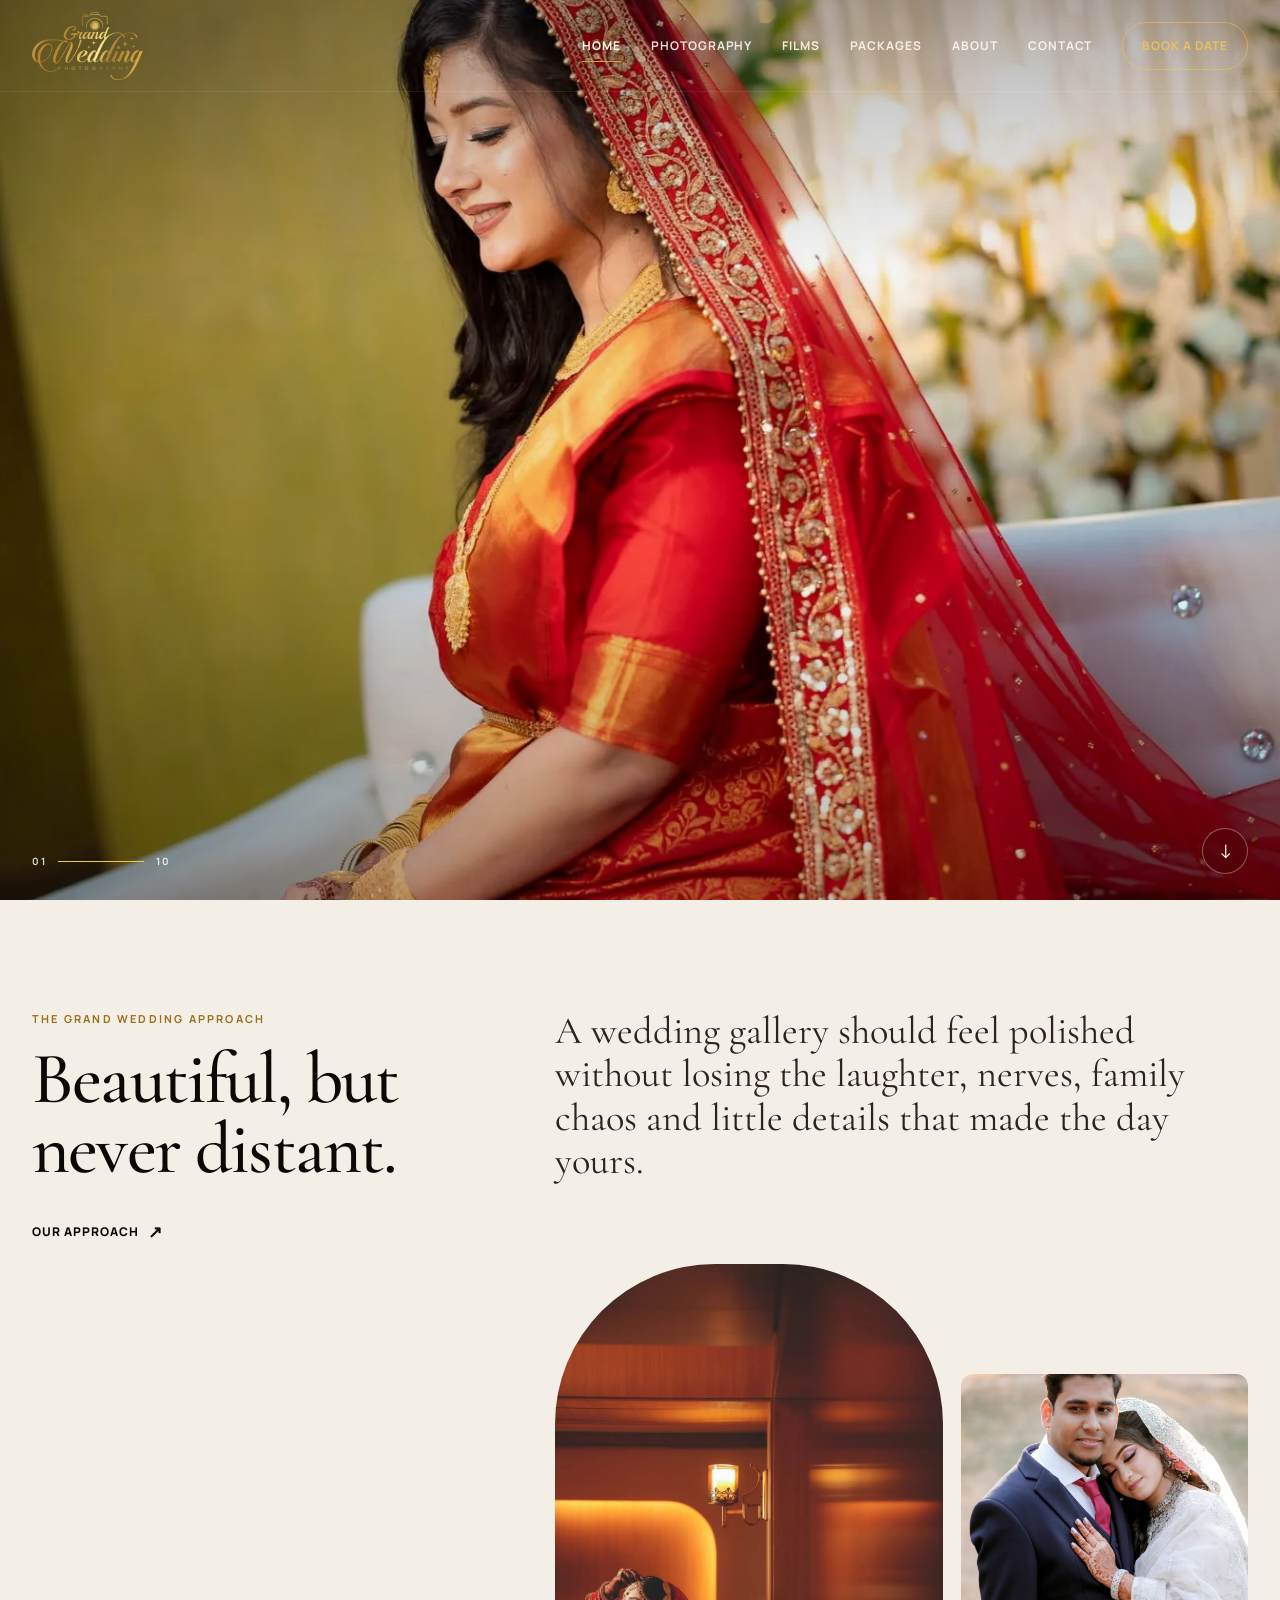
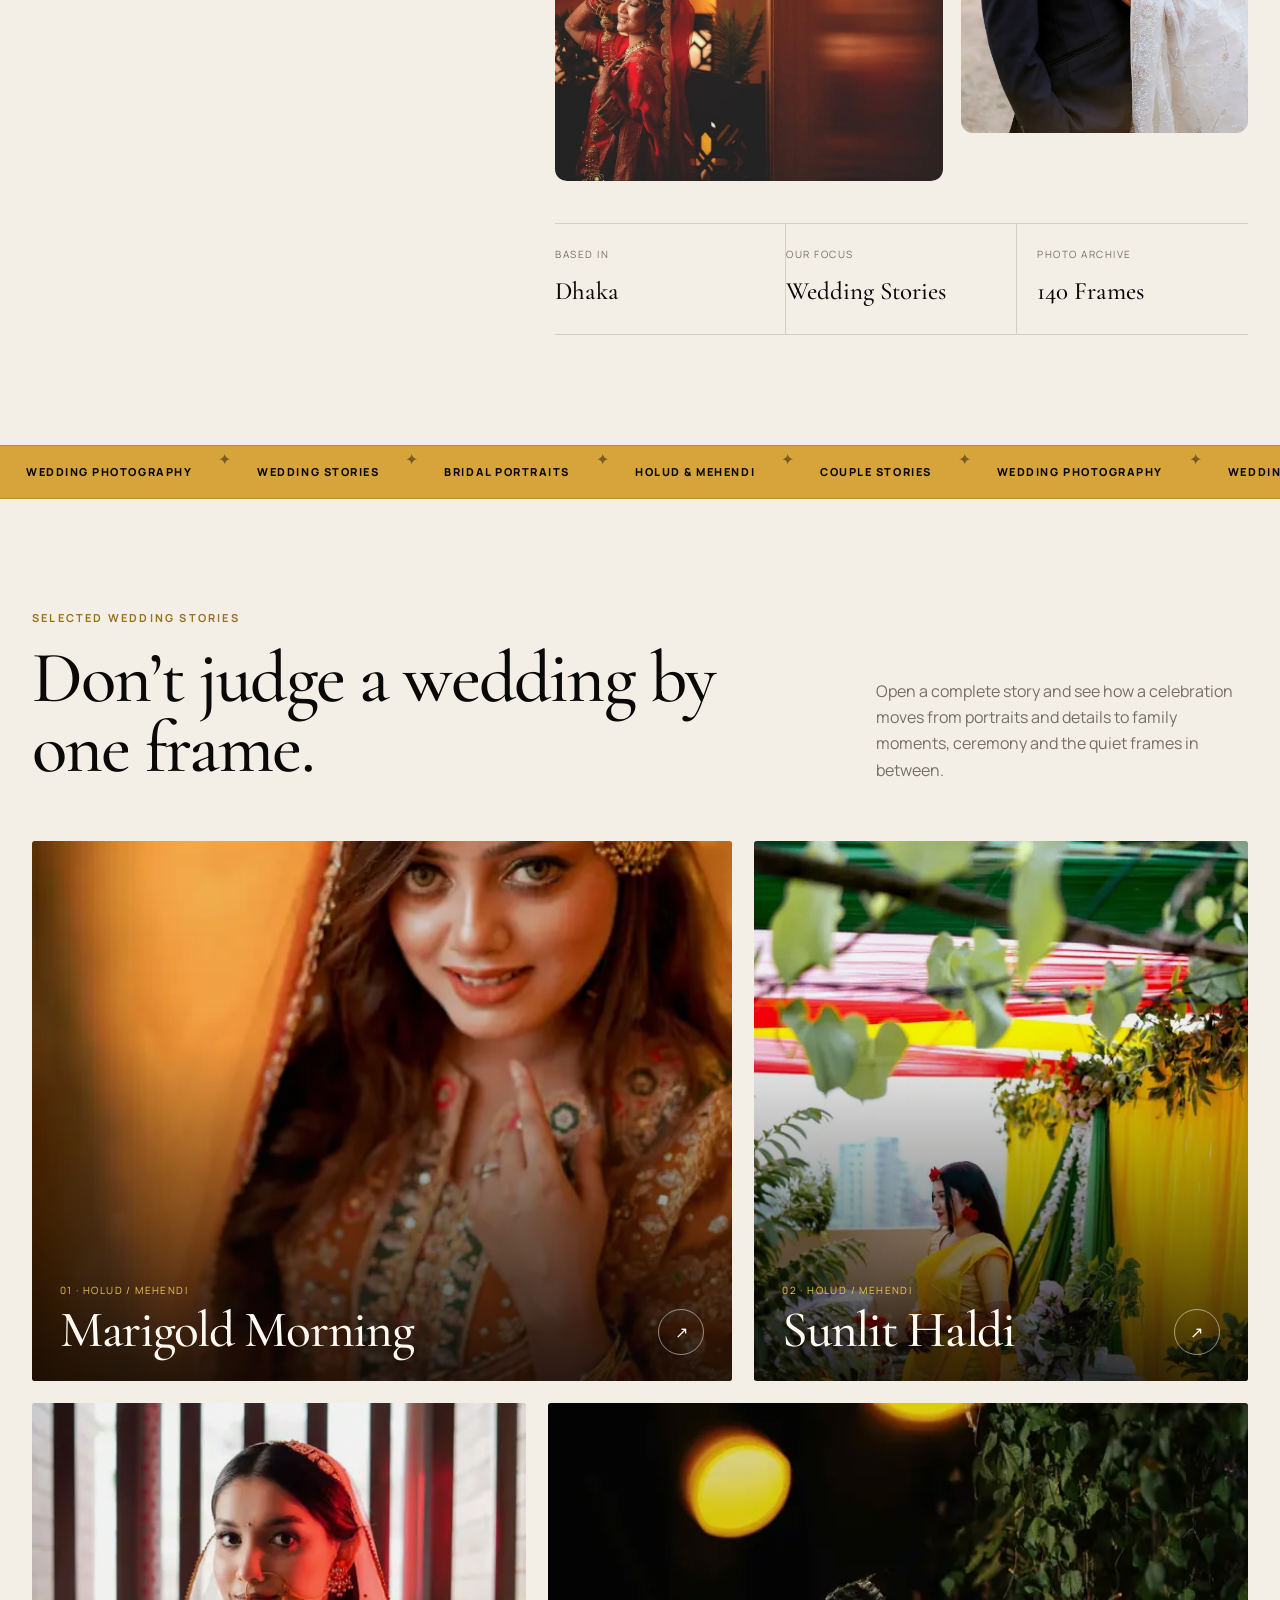
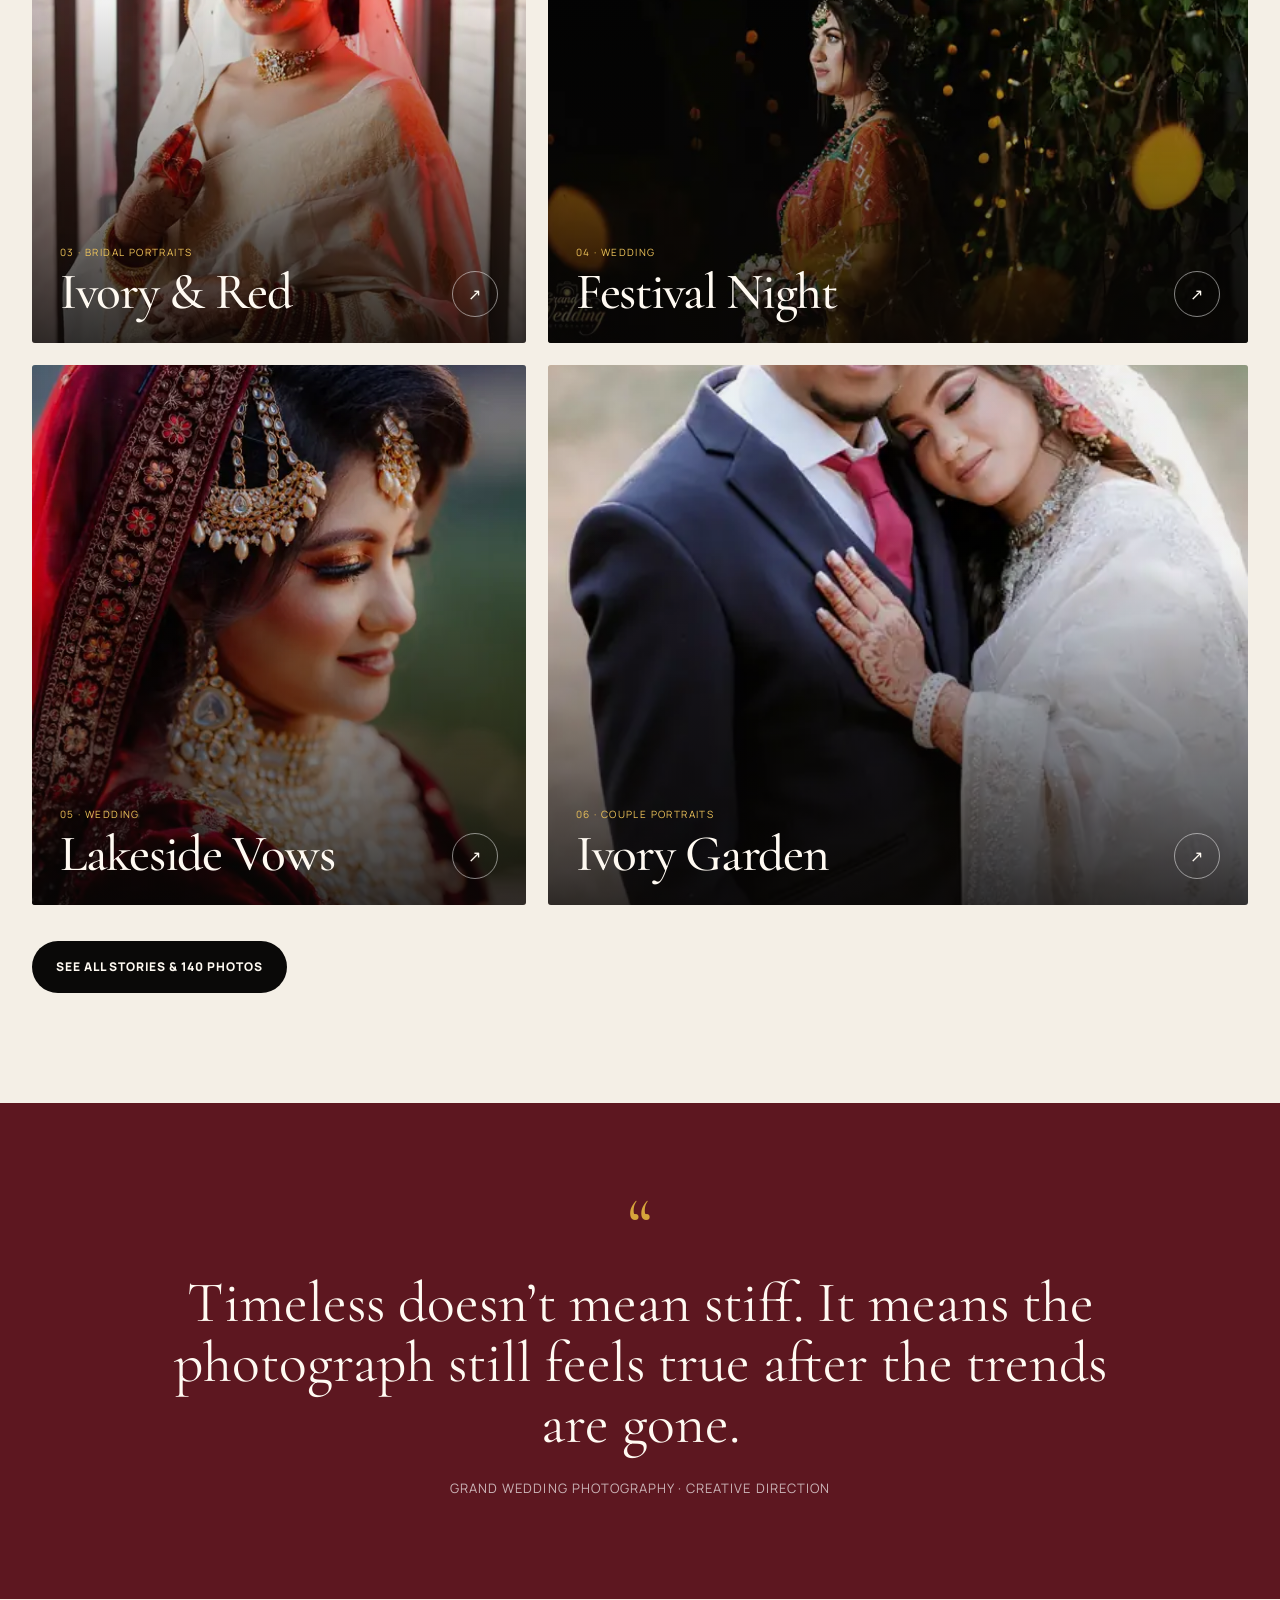
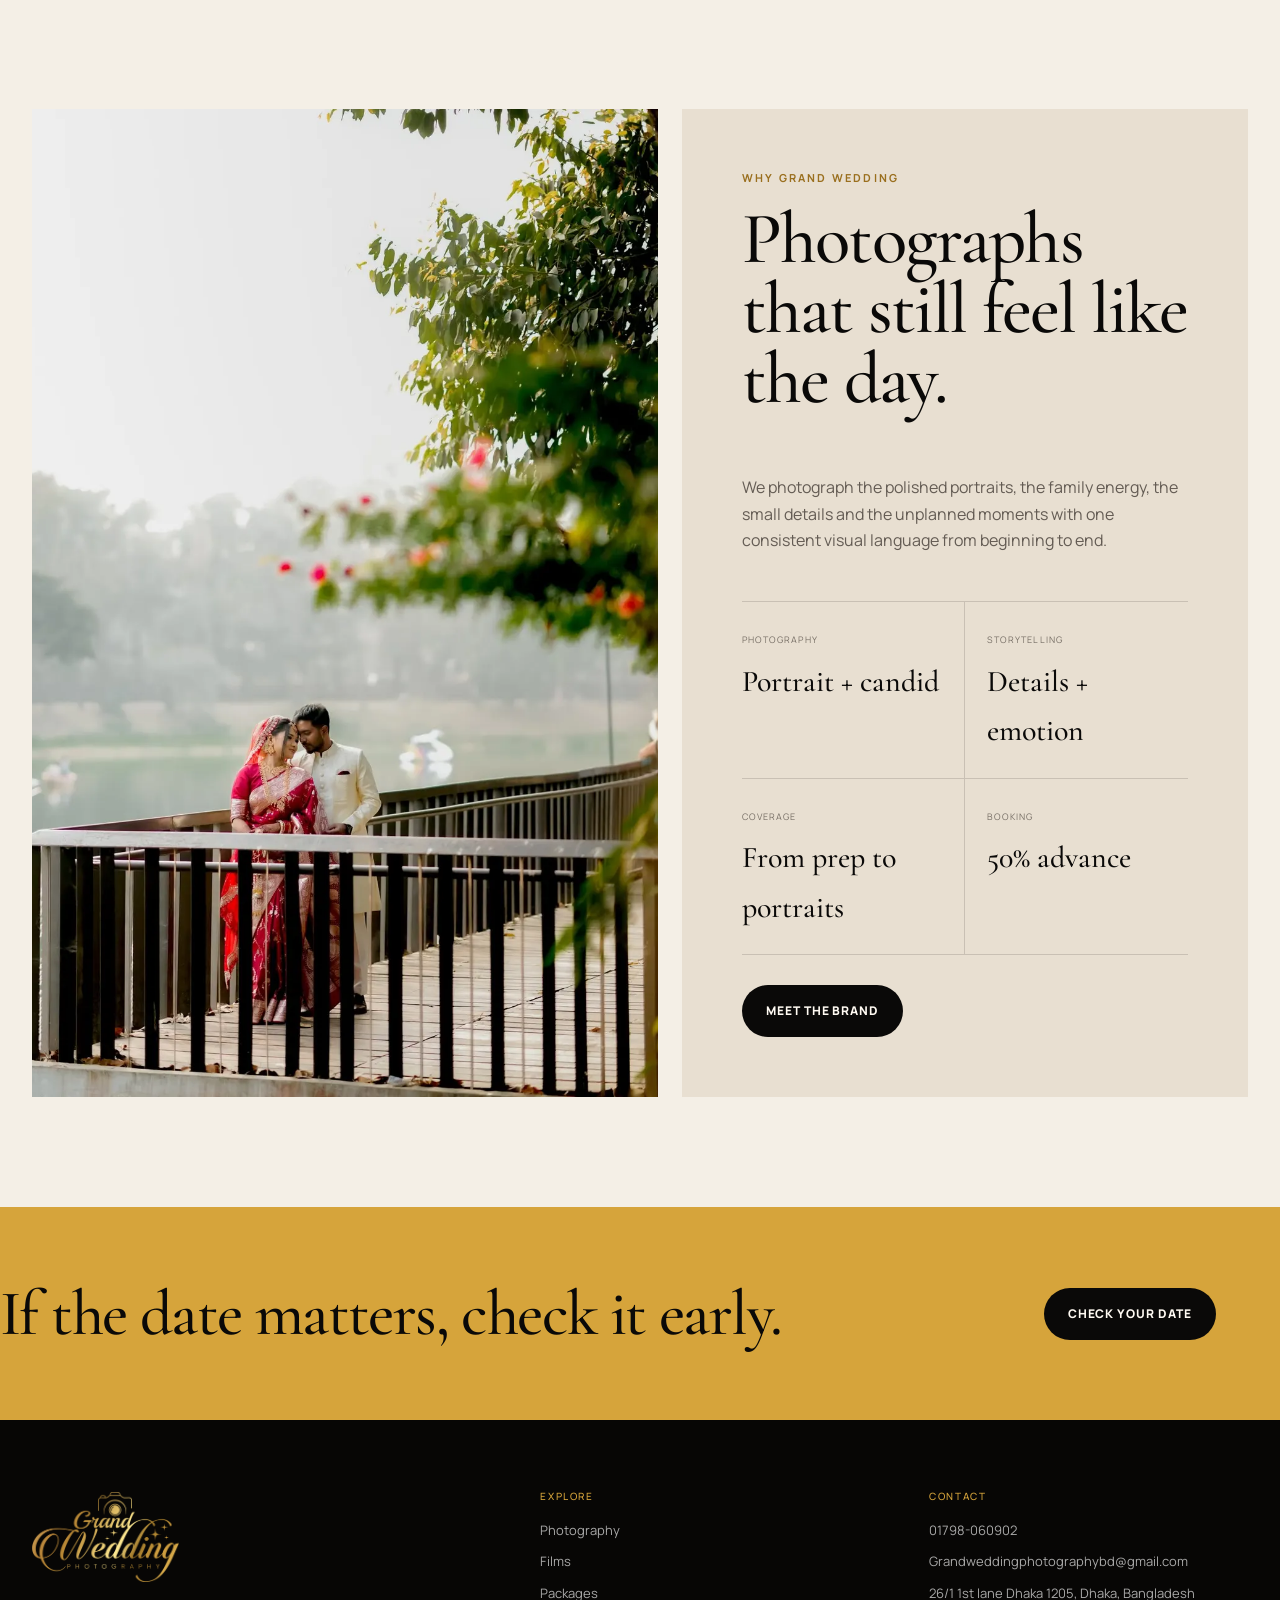
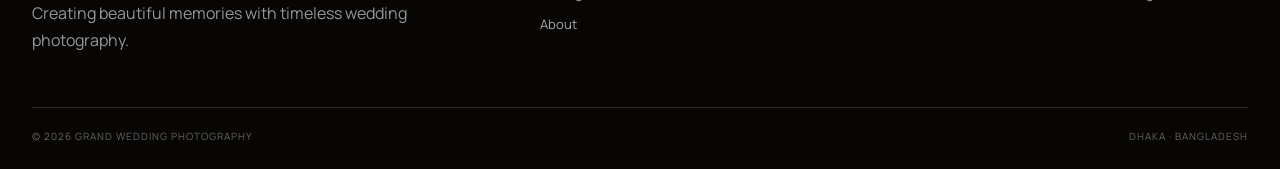
==== index.html @ 9e614eff "Add files via upload" ====
<!doctype html>
<html lang="en">
<head>
  <meta charset="utf-8">
  <meta name="viewport" content="width=device-width,initial-scale=1">
  <meta name="theme-color" content="#0a0908">
  <meta name="description" content="Grand Wedding Photography in Dhaka — timeless wedding photography, bridal portraits and complete wedding stories.">
  <meta property="og:title" content="Grand Wedding Photography | Dhaka">
  <meta property="og:description" content="Creating beautiful memories with timeless wedding photography.">
  <meta property="og:type" content="website">
  <meta property="og:image" content="assets/hero/hero-desktop.webp">
  <title>Grand Wedding Photography | Wedding Photography in Dhaka</title>
  <link rel="preconnect" href="https://fonts.googleapis.com">
  <link rel="preconnect" href="https://fonts.gstatic.com" crossorigin>
  <link href="https://fonts.googleapis.com/css2?family=Cormorant+Garamond:wght@400;500;600&family=Manrope:wght@400;500;600;700;800&display=swap" rel="stylesheet">
  <link rel="preload" as="image" href="assets/hero/hero-desktop.webp" media="(min-width:651px)">
  <link rel="preload" as="image" href="assets/hero/hero-mobile.webp" media="(max-width:650px)">
  <link rel="stylesheet" href="site.css">
</head>
<body data-page="home">
<a class="skip-link" href="#main">Skip to content</a>
<header class="site-header">
  <div class="nav-shell">
    <a class="brand" href="index.html" aria-label="Grand Wedding Photography home"><img src="assets/logo.png" alt="Grand Wedding Photography"></a>
    <button class="menu-btn" type="button" aria-label="Open menu" aria-expanded="false" aria-controls="mainNav"><span></span><span></span></button>
    <nav class="nav" id="mainNav" aria-label="Main navigation">
      <a href="index.html" data-nav="home">Home</a>
      <a href="photography.html" data-nav="photography">Photography</a>
      <a href="films.html" data-nav="films">Films</a>
      <a href="packages.html" data-nav="packages">Packages</a>
      <a href="about.html" data-nav="about">About</a>
      <a href="contact.html" data-nav="contact">Contact</a>
      <a class="nav-cta" href="book.html" data-nav="book">Book a Date</a>
    </nav>
  </div>
</header>

<main id="main">
  <section class="hero hero-slider" aria-label="Grand Wedding Photography wedding highlights" data-hero-slider>
    <h1 class="sr-only">Grand Wedding Photography — Timeless Wedding Photography in Dhaka</h1>

    <div class="hero-slides" aria-hidden="true">
      <picture class="hero-slide is-active">
        <source media="(max-width:650px)" srcset="assets/hero/hero-mobile.webp">
        <img src="assets/hero/hero-desktop.webp" alt="" fetchpriority="high" decoding="async">
      </picture>
      <picture class="hero-slide">
        <source media="(max-width:650px)" srcset="assets/gallery/full/photo-003.webp">
        <img src="assets/gallery/full/photo-040.webp" alt="" loading="lazy" decoding="async">
      </picture>
      <picture class="hero-slide">
        <source media="(max-width:650px)" srcset="assets/gallery/full/photo-010.webp">
        <img src="assets/gallery/full/photo-043.webp" alt="" loading="lazy" decoding="async">
      </picture>
      <picture class="hero-slide">
        <source media="(max-width:650px)" srcset="assets/gallery/full/photo-028.webp">
        <img src="assets/gallery/full/photo-058.webp" alt="" loading="lazy" decoding="async">
      </picture>
      <picture class="hero-slide">
        <source media="(max-width:650px)" srcset="assets/gallery/full/photo-046.webp">
        <img src="assets/gallery/full/photo-060.webp" alt="" loading="lazy" decoding="async">
      </picture>
      <picture class="hero-slide">
        <source media="(max-width:650px)" srcset="assets/gallery/full/photo-072.webp">
        <img src="assets/gallery/full/photo-079.webp" alt="" loading="lazy" decoding="async">
      </picture>
      <picture class="hero-slide">
        <source media="(max-width:650px)" srcset="assets/gallery/full/photo-099.webp">
        <img src="assets/gallery/full/photo-080.webp" alt="" loading="lazy" decoding="async">
      </picture>
      <picture class="hero-slide">
        <source media="(max-width:650px)" srcset="assets/gallery/full/photo-112.webp">
        <img src="assets/gallery/full/photo-084.webp" alt="" loading="lazy" decoding="async">
      </picture>
      <picture class="hero-slide">
        <source media="(max-width:650px)" srcset="assets/gallery/full/photo-125.webp">
        <img src="assets/gallery/full/photo-094.webp" alt="" loading="lazy" decoding="async">
      </picture>
      <picture class="hero-slide">
        <source media="(max-width:650px)" srcset="assets/gallery/full/photo-133.webp">
        <img src="assets/gallery/full/photo-138.webp" alt="" loading="lazy" decoding="async">
      </picture>
    </div>

    <div class="hero-slider-shade" aria-hidden="true"></div>
    <div class="hero-slider-status" aria-hidden="true">
      <span class="hero-slide-number" data-hero-current>01</span>
      <span class="hero-progress"><i data-hero-progress></i></span>
      <span>10</span>
    </div>
    <a class="hero-scroll hero-scroll-slider" href="#approach" aria-label="Scroll to next section">↓</a>
  </section>

  <section class="section" id="approach">
    <div class="container intro-grid">
      <div class="intro-title reveal">
        <p class="eyebrow dark">The Grand Wedding approach</p>
        <h2>Beautiful, but never distant.</h2>
        <a class="text-link" href="about.html">Our approach <span>↗</span></a>
      </div>
      <div class="intro-body">
        <p class="reveal">A wedding gallery should feel polished without losing the laughter, nerves, family chaos and little details that made the day yours.</p>
        <div class="editorial-stack reveal">
          <figure><img src="assets/gallery/full/photo-111.webp" alt="Red bridal portrait by Grand Wedding Photography" loading="lazy"></figure>
          <figure><img src="assets/gallery/full/photo-077.webp" alt="Outdoor couple portrait by Grand Wedding Photography" loading="lazy"></figure>
        </div>
        <div class="micro-stats reveal">
          <div class="micro-stat"><span>Based in</span><b>Dhaka</b></div>
          <div class="micro-stat"><span>Our focus</span><b>Wedding Stories</b></div>
          <div class="micro-stat"><span>Photo archive</span><b>140 Frames</b></div>
        </div>
      </div>
    </div>
  </section>

  <div class="ticker" aria-hidden="true">
    <div class="ticker-track">
      <span>Wedding Photography</span><i>✦</i><span>Wedding Stories</span><i>✦</i><span>Bridal Portraits</span><i>✦</i><span>Holud & Mehendi</span><i>✦</i><span>Couple Stories</span><i>✦</i>
      <span>Wedding Photography</span><i>✦</i><span>Wedding Stories</span><i>✦</i><span>Bridal Portraits</span><i>✦</i><span>Holud & Mehendi</span><i>✦</i><span>Couple Stories</span><i>✦</i>
    </div>
  </div>

  <section class="section">
    <div class="container">
      <div class="section-head reveal">
        <div><p class="eyebrow dark">Selected wedding stories</p><h2>Don’t judge a wedding by one frame.</h2></div>
        <p>Open a complete story and see how a celebration moves from portraits and details to family moments, ceremony and the quiet frames in between.</p>
      </div>
      <div class="story-grid" id="homeStories"></div>
      <div style="margin-top:36px"><a class="btn btn-dark" href="photography.html">See All Stories & 140 Photos</a></div>
    </div>
  </section>
<section class="quote-section">
    <div class="quote-wrap reveal">
      <div class="quote-mark">“</div>
      <blockquote>Timeless doesn’t mean stiff. It means the photograph still feels true after the trends are gone.</blockquote>
      <p>Grand Wedding Photography · Creative Direction</p>
    </div>
  </section>

  <section class="section">
    <div class="container about-split">
      <figure class="reveal"><img src="assets/gallery/full/photo-132.webp" alt="Outdoor wedding couple portrait" loading="lazy"></figure>
      <div class="about-copy reveal">
        <p class="eyebrow dark">Why Grand Wedding</p>
        <h2>Photographs that still feel like the day.</h2>
        <p>We photograph the polished portraits, the family energy, the small details and the unplanned moments with one consistent visual language from beginning to end.</p>
        <div class="about-facts">
          <div class="about-fact"><span>Photography</span><b>Portrait + candid</b></div>
          <div class="about-fact"><span>Storytelling</span><b>Details + emotion</b></div>
          <div class="about-fact"><span>Coverage</span><b>From prep to portraits</b></div>
          <div class="about-fact"><span>Booking</span><b>50% advance</b></div>
        </div>
        <div style="margin-top:30px"><a class="btn btn-dark" href="about.html">Meet the Brand</a></div>
      </div>
    </div>
  </section>

  <section class="big-cta">
    <div class="big-cta-inner">
      <h2>If the date matters, check it early.</h2>
      <a class="btn" href="book.html">Check Your Date</a>
    </div>
  </section>
</main>

<footer class="site-footer">
  <div class="footer-grid">
    <div class="footer-brand"><img src="assets/logo.png" alt="Grand Wedding Photography"><p>Creating beautiful memories with timeless wedding photography.</p></div>
    <div class="footer-col"><h3>Explore</h3><a href="photography.html">Photography</a><a href="films.html">Films</a><a href="packages.html">Packages</a><a href="about.html">About</a></div>
    <div class="footer-col"><h3>Contact</h3><a href="https://wa.me/8801798060902">01798-060902</a><a href="mailto:Grandweddingphotographybd@gmail.com">Grandweddingphotographybd@gmail.com</a><p>26/1 1st lane Dhaka 1205, Dhaka, Bangladesh</p></div>
  </div>
  <div class="footer-bottom"><span>© <span data-year></span> Grand Wedding Photography</span><span>Dhaka · Bangladesh</span></div>
</footer>
<script src="gallery-manifest.js"></script><script src="data.js"></script><script src="site.js"></script>
</body>
</html>
---- site.css ----
:root{
  --ink:#0a0908;
  --ink-2:#14110e;
  --paper:#f4efe6;
  --paper-2:#ebe2d3;
  --gold:#d6a43b;
  --gold-2:#f0c55a;
  --wine:#5d1720;
  --muted:#776f66;
  --line:rgba(20,17,14,.15);
  --line-dark:rgba(255,255,255,.14);
  --white:#fffaf2;
  --radius:24px;
  --shadow:0 28px 70px rgba(17,12,8,.14);
  --container:min(1240px,calc(100vw - 64px));
  --serif:"Cormorant Garamond",Georgia,serif;
  --sans:"Manrope",Arial,sans-serif;
}
*{box-sizing:border-box}
html{scroll-behavior:smooth;background:var(--ink)}
body{margin:0;background:var(--paper);color:var(--ink);font-family:var(--sans);font-size:16px;line-height:1.65;text-rendering:optimizeLegibility}
body.nav-open,body.modal-open{overflow:hidden}
img,video{max-width:100%;display:block}
a{color:inherit;text-decoration:none}
button,input,select,textarea{font:inherit}
button{color:inherit}
::selection{background:var(--gold);color:var(--ink)}
.skip-link{position:fixed;left:12px;top:-80px;z-index:9999;background:var(--white);padding:10px 14px;border-radius:999px}
.skip-link:focus{top:12px}
.sr-only{position:absolute!important;width:1px;height:1px;padding:0;margin:-1px;overflow:hidden;clip:rect(0,0,0,0);white-space:nowrap;border:0}

/* layout */
.container{width:var(--container);margin-inline:auto}
.section{padding:110px 0}
.section-dark{background:var(--ink);color:var(--white);padding:110px 0}
.eyebrow{margin:0 0 16px;text-transform:uppercase;letter-spacing:.2em;font-size:11px;font-weight:700;color:var(--gold)}
.eyebrow.dark{color:#9a6f1e}
h1,h2,h3,h4,p{margin-top:0}
h1,h2,h3,h4{font-family:var(--serif);line-height:.96;font-weight:500;letter-spacing:-.025em}
h1{font-size:clamp(58px,7.7vw,122px)}
h2{font-size:clamp(44px,5.7vw,82px)}
h3{font-size:clamp(34px,4vw,56px)}
h4{font-size:clamp(26px,2.4vw,36px)}
.section-lead{max-width:720px;color:var(--muted);font-size:18px}
.section-head{display:grid;grid-template-columns:minmax(0,1.35fr) minmax(280px,.65fr);gap:70px;align-items:end;margin-bottom:58px}
.section-head h2{margin-bottom:0;max-width:850px}
.section-head>p{margin:0;color:var(--muted);max-width:500px}
.rule{height:1px;background:var(--line)}

/* header */
.site-header{position:fixed;inset:0 0 auto;z-index:1000;transition:.35s ease;color:var(--white)}
.site-header::after{content:"";position:absolute;inset:auto 0 0;height:1px;background:rgba(255,255,255,.08)}
.site-header.scrolled,.site-header.on-light{background:rgba(10,9,8,.92);backdrop-filter:blur(16px);box-shadow:0 10px 35px rgba(0,0,0,.16)}
.nav-shell{width:var(--container);height:92px;margin:auto;display:flex;align-items:center;justify-content:space-between;gap:30px}
.brand{display:inline-flex;align-items:center;position:relative;z-index:2}
.brand img{width:150px;height:68px;object-fit:contain;object-position:left center;filter:drop-shadow(0 4px 14px rgba(0,0,0,.25))}
.nav{display:flex;align-items:center;gap:30px;font-size:12px;font-weight:700;letter-spacing:.08em;text-transform:uppercase}
.nav a{position:relative;padding:12px 0;opacity:.88}
.nav a:not(.nav-cta)::after{content:"";position:absolute;left:0;right:100%;bottom:6px;height:1px;background:var(--gold);transition:.25s ease}
.nav a:hover::after,.nav a[aria-current="page"]::after{right:0}
.nav a:hover,.nav a[aria-current="page"]{opacity:1}
.nav-cta{border:1px solid rgba(240,197,90,.62);border-radius:999px;padding:13px 19px!important;color:var(--gold-2);transition:.25s ease}
.nav-cta:hover{background:var(--gold);border-color:var(--gold);color:var(--ink)}
.menu-btn{display:none;border:0;background:transparent;width:46px;height:46px;padding:0;position:relative;z-index:3}
.menu-btn span{position:absolute;left:10px;width:26px;height:1px;background:currentColor;transition:.3s ease}
.menu-btn span:first-child{top:19px}.menu-btn span:last-child{top:27px}
.menu-btn.open span:first-child{top:23px;transform:rotate(45deg)}.menu-btn.open span:last-child{top:23px;transform:rotate(-45deg)}

/* hero */
.hero{position:relative;min-height:100svh;background:var(--ink);color:var(--white);overflow:hidden;display:flex;align-items:flex-end}
.hero-media{position:absolute;inset:0}
.hero-media img{width:100%;height:100%;object-fit:cover;object-position:center 38%;transform:scale(1.02);animation:heroScale 14s ease-out both}
@keyframes heroScale{from{transform:scale(1.09)}to{transform:scale(1.02)}}
.hero::after{content:"";position:absolute;inset:0;background:linear-gradient(90deg,rgba(7,5,4,.88) 0%,rgba(7,5,4,.52) 43%,rgba(7,5,4,.10) 72%),linear-gradient(0deg,rgba(7,5,4,.56) 0%,transparent 45%)}
.hero-grid{position:absolute;inset:0;z-index:1;background-image:linear-gradient(rgba(255,255,255,.04) 1px,transparent 1px),linear-gradient(90deg,rgba(255,255,255,.04) 1px,transparent 1px);background-size:calc(100% / 8) 100%;mask-image:linear-gradient(to bottom,rgba(0,0,0,.8),transparent 80%);pointer-events:none}
.hero-content{position:relative;z-index:2;width:var(--container);padding:190px 0 92px}
.hero-content h1{max-width:950px;margin:0 0 24px}
.hero-content h1 em{font-weight:400;color:var(--gold-2)}
.hero-copy{max-width:610px;font-size:18px;color:rgba(255,250,242,.78);margin-bottom:34px}
.hero-actions{display:flex;align-items:center;gap:24px;flex-wrap:wrap}
.btn{display:inline-flex;align-items:center;justify-content:center;gap:10px;border:0;border-radius:999px;padding:16px 24px;font-size:12px;font-weight:800;letter-spacing:.08em;text-transform:uppercase;cursor:pointer;transition:.25s ease}
.btn-gold{background:var(--gold);color:var(--ink)}.btn-gold:hover{background:var(--gold-2);transform:translateY(-2px)}
.btn-dark{background:var(--ink);color:var(--white)}.btn-dark:hover{background:#251f1a;transform:translateY(-2px)}
.btn-outline{border:1px solid currentColor;background:transparent}.btn-outline:hover{background:currentColor;color:var(--ink)}
.text-link{display:inline-flex;align-items:center;gap:9px;font-size:12px;font-weight:800;letter-spacing:.08em;text-transform:uppercase;padding-block:10px}
.text-link span{font-size:17px;transition:.2s ease}.text-link:hover span{transform:translate(3px,-3px)}
.hero-note{position:absolute;z-index:2;right:32px;bottom:100px;writing-mode:vertical-rl;transform:rotate(180deg);font-size:10px;text-transform:uppercase;letter-spacing:.2em;color:rgba(255,255,255,.62)}
.hero-scroll{position:absolute;right:32px;bottom:26px;z-index:2;width:46px;height:46px;border:1px solid rgba(255,255,255,.35);border-radius:50%;display:grid;place-items:center;font-size:19px}
.hero-scroll:hover{border-color:var(--gold);color:var(--gold)}

/* page hero */
.page-hero{position:relative;background:var(--ink);color:var(--white);padding:180px 0 88px;overflow:hidden;min-height:520px;display:flex;align-items:flex-end}
.page-hero-media{position:absolute;inset:0;opacity:.45}
.page-hero-media img{width:100%;height:100%;object-fit:cover}
.page-hero::after{content:"";position:absolute;inset:0;background:linear-gradient(90deg,rgba(7,5,4,.93),rgba(7,5,4,.52) 58%,rgba(7,5,4,.28)),linear-gradient(0deg,rgba(7,5,4,.65),transparent)}
.page-hero-inner{position:relative;z-index:2;width:var(--container)}
.page-hero h1{max-width:900px;margin:0 0 20px;font-size:clamp(58px,7vw,104px)}
.page-hero p:not(.eyebrow){max-width:700px;color:rgba(255,250,242,.76);font-size:18px}
.page-hero.slim{min-height:410px;padding-top:160px}

/* home editorial intro */
.intro-grid{display:grid;grid-template-columns:.78fr 1.22fr;gap:80px;align-items:start}
.intro-title{position:sticky;top:130px}
.intro-title h2{margin-bottom:24px}
.intro-body{display:grid;gap:42px}
.intro-body>p{font-family:var(--serif);font-size:clamp(28px,3vw,42px);line-height:1.13;color:#2c241e}
.editorial-stack{display:grid;grid-template-columns:1fr .74fr;gap:18px;align-items:start}
.editorial-stack figure{margin:0;overflow:hidden;background:#dcd3c6}
.editorial-stack figure:first-child{aspect-ratio:3/4;border-radius:160px 160px 12px 12px}
.editorial-stack figure:nth-child(2){aspect-ratio:4/5;margin-top:110px;border-radius:12px}
.editorial-stack img{width:100%;height:100%;object-fit:cover;transition:transform .6s ease}
.editorial-stack figure:hover img{transform:scale(1.035)}
.micro-stats{display:grid;grid-template-columns:repeat(3,1fr);border-top:1px solid var(--line);border-bottom:1px solid var(--line)}
.micro-stat{padding:22px 14px 22px 0;border-right:1px solid var(--line)}
.micro-stat:last-child{border-right:0;padding-left:20px}
.micro-stat span{display:block;font-size:10px;letter-spacing:.15em;text-transform:uppercase;color:var(--muted);margin-bottom:8px}.micro-stat b{font-family:var(--serif);font-size:25px;font-weight:500}

/* ticker */
.ticker{background:var(--gold);color:var(--ink);overflow:hidden;border-block:1px solid rgba(0,0,0,.12)}
.ticker-track{display:flex;width:max-content;animation:ticker 35s linear infinite}
.ticker-track span{padding:17px 26px;font-size:11px;font-weight:800;letter-spacing:.14em;text-transform:uppercase;white-space:nowrap}
.ticker-track i{font-style:normal;opacity:.45}
@keyframes ticker{to{transform:translateX(-50%)}}
@media (prefers-reduced-motion:reduce){.ticker-track{animation:none}.hero-media img{animation:none}}

/* story cards */
.story-grid{display:grid;grid-template-columns:repeat(12,1fr);gap:22px}
.story-card{position:relative;overflow:hidden;background:#d7cfc3;min-height:540px;border-radius:3px;color:var(--white);isolation:isolate}
.story-card:nth-child(6n+1),.story-card:nth-child(6n+4){grid-column:span 7}
.story-card:nth-child(6n+2),.story-card:nth-child(6n+3){grid-column:span 5}
.story-card:nth-child(6n+5){grid-column:span 5}.story-card:nth-child(6n+6){grid-column:span 7}
.story-card img{position:absolute;inset:0;width:100%;height:100%;object-fit:cover;transition:transform .75s cubic-bezier(.2,.7,.2,1)}
.story-card::after{content:"";position:absolute;inset:0;background:linear-gradient(0deg,rgba(8,6,5,.8),rgba(8,6,5,.05) 63%);z-index:1}
.story-card-content{position:absolute;left:28px;right:28px;bottom:26px;z-index:2;display:flex;justify-content:space-between;align-items:end;gap:18px}
.story-card small{font-size:10px;letter-spacing:.14em;text-transform:uppercase;color:var(--gold-2)}
.story-card h3{font-size:clamp(34px,4vw,54px);margin:5px 0 0}
.story-card .arrow{width:46px;height:46px;border:1px solid rgba(255,255,255,.5);border-radius:50%;display:grid;place-items:center;flex:0 0 auto;transition:.25s ease}
.story-card:hover img{transform:scale(1.04)}.story-card:hover .arrow{background:var(--gold);border-color:var(--gold);color:var(--ink);transform:rotate(45deg)}
.story-card.compact{min-height:440px}

/* home package preview */
.collections{background:#e8dfd1}
.collection-rail{display:grid;grid-template-columns:repeat(3,1fr);border-top:1px solid var(--line);border-bottom:1px solid var(--line)}
.collection-panel{padding:44px 38px 46px;min-height:420px;border-right:1px solid var(--line);display:flex;flex-direction:column;transition:.3s ease;position:relative;overflow:hidden}
.collection-panel:last-child{border-right:0}
.collection-panel::before{content:attr(data-num);position:absolute;right:16px;top:8px;font-family:var(--serif);font-size:130px;color:rgba(10,9,8,.035);line-height:1}
.collection-panel small{letter-spacing:.14em;text-transform:uppercase;font-size:10px;color:#8b6724}.collection-panel h3{margin:18px 0 20px;font-size:46px}.collection-panel p{color:var(--muted);max-width:310px}.collection-price{margin-top:auto;padding-top:44px}.collection-price span{display:block;text-transform:uppercase;font-size:9px;letter-spacing:.15em;color:var(--muted)}.collection-price b{font-family:var(--serif);font-size:32px;font-weight:500}.collection-panel:hover{background:var(--ink);color:var(--white)}.collection-panel:hover p,.collection-panel:hover .collection-price span{color:rgba(255,255,255,.6)}

/* films */
.film-stage{display:grid;grid-template-columns:1.45fr .55fr;gap:22px;align-items:stretch}
.film-card{position:relative;display:block;width:100%;border:0;padding:0;background:#16110d;color:var(--white);overflow:hidden;cursor:pointer;min-height:620px;text-align:left}
.film-card.small{min-height:620px}
.film-card img{width:100%;height:100%;position:absolute;inset:0;object-fit:cover;opacity:.78;transition:.65s ease}
.film-card::after{content:"";position:absolute;inset:0;background:linear-gradient(0deg,rgba(0,0,0,.75),transparent 58%)}
.film-card:hover img{transform:scale(1.035);opacity:.9}
.play{position:absolute;z-index:2;left:50%;top:50%;transform:translate(-50%,-50%);width:84px;height:84px;border-radius:50%;display:grid;place-items:center;border:1px solid rgba(255,255,255,.75);backdrop-filter:blur(5px);transition:.25s ease}.play::after{content:"";width:0;height:0;border-top:8px solid transparent;border-bottom:8px solid transparent;border-left:13px solid currentColor;margin-left:4px}.film-card:hover .play{background:var(--gold);color:var(--ink);border-color:var(--gold);transform:translate(-50%,-50%) scale(1.06)}
.film-caption{position:absolute;z-index:2;left:26px;right:26px;bottom:24px}.film-caption small{display:block;color:var(--gold-2);text-transform:uppercase;letter-spacing:.15em;font-size:9px}.film-caption strong{display:block;font-family:var(--serif);font-size:34px;font-weight:500;margin-top:3px}

/* testimonial / quote */
.quote-section{background:var(--wine);color:var(--white);padding:100px 0}
.quote-wrap{width:min(1000px,calc(100vw - 64px));margin:auto;text-align:center}.quote-mark{font-family:var(--serif);font-size:76px;color:var(--gold);line-height:.6}.quote-wrap blockquote{font-family:var(--serif);font-size:clamp(34px,4.5vw,62px);line-height:1.05;margin:24px 0}.quote-wrap p{margin:0;color:rgba(255,255,255,.68);font-size:13px;letter-spacing:.08em;text-transform:uppercase}

/* packages */
.package-nav{display:flex;gap:10px;flex-wrap:wrap;margin:30px 0 70px}
.package-nav a{border:1px solid var(--line);padding:10px 16px;border-radius:999px;font-size:10px;text-transform:uppercase;letter-spacing:.12em;font-weight:800}.package-nav a:hover{background:var(--ink);color:var(--white)}
.package-group{scroll-margin-top:110px;margin-bottom:104px}.package-group:last-child{margin-bottom:0}
.package-group-head{display:grid;grid-template-columns:130px 1fr;gap:32px;border-top:1px solid var(--line);padding-top:34px;margin-bottom:38px}.package-group-number{font-family:var(--serif);font-size:76px;color:#b99044;line-height:.9}.package-group-head h2{font-size:clamp(44px,5vw,70px);margin:0 0 14px}.package-group-head p{max-width:650px;color:var(--muted);margin-bottom:0}
.package-list{display:grid;gap:14px}
.package-card{display:grid;grid-template-columns:minmax(250px,.75fr) minmax(420px,1.25fr) 250px;background:#fbf8f2;border:1px solid var(--line);min-height:270px;transition:.3s ease;position:relative;overflow:hidden}
.package-card::before{content:"";position:absolute;inset:0 auto 0 0;width:4px;background:var(--gold);transform:scaleY(0);transform-origin:bottom;transition:.3s ease}.package-card:hover{transform:translateY(-2px);box-shadow:var(--shadow);border-color:rgba(214,164,59,.35)}.package-card:hover::before{transform:scaleY(1)}
.package-card-title{padding:36px;border-right:1px solid var(--line);display:flex;flex-direction:column}.package-card-title small{font-size:9px;letter-spacing:.14em;text-transform:uppercase;color:#9b772d}.package-card-title h3{font-size:38px;margin:12px 0 9px}.package-card-title p{font-size:12px;color:var(--muted);text-transform:uppercase;letter-spacing:.08em}
.package-features{list-style:none;margin:0;padding:34px 36px;display:grid;grid-template-columns:repeat(2,minmax(0,1fr));align-content:start;gap:0 30px}.package-features li{padding:11px 0;border-bottom:1px solid var(--line);font-size:13px;position:relative;padding-left:18px}.package-features li::before{content:"";position:absolute;left:0;top:18px;width:5px;height:5px;border-radius:50%;background:var(--gold)}
.package-action{border-left:1px solid var(--line);padding:34px 30px;display:flex;flex-direction:column;align-items:flex-start;justify-content:center}.package-action>span{font-size:9px;text-transform:uppercase;letter-spacing:.14em;color:var(--muted)}.package-action>strong{font-family:var(--serif);font-size:40px;font-weight:500;line-height:1;margin:10px 0 7px}.package-action small{font-size:11px;color:var(--muted);margin-bottom:24px}.package-action .btn{width:100%}
.compare-strip{display:grid;grid-template-columns:repeat(3,1fr);gap:1px;background:var(--line);border:1px solid var(--line)}.compare-item{background:var(--paper);padding:34px}.compare-item h3{font-size:36px;margin:6px 0 12px}.compare-item p{color:var(--muted);margin-bottom:0}.compare-item small{text-transform:uppercase;letter-spacing:.14em;font-size:9px;color:#9c782e}

/* photography page */
.portfolio-toolbar{display:flex;justify-content:space-between;align-items:center;gap:20px;margin-bottom:38px;flex-wrap:wrap}.filter-list{display:flex;gap:8px;flex-wrap:wrap}.filter-btn{border:1px solid var(--line);background:transparent;border-radius:999px;padding:10px 15px;font-size:10px;text-transform:uppercase;letter-spacing:.1em;font-weight:800;cursor:pointer}.filter-btn.active,.filter-btn:hover{background:var(--ink);color:var(--white)}
.archive-count{font-family:var(--serif);font-size:23px}.archive-count span{color:#9a6e20}
.masonry{columns:4 260px;column-gap:10px}.gallery-item{display:block;width:100%;padding:0;margin:0 0 10px;border:0;background:#ddd;cursor:zoom-in;break-inside:avoid;overflow:hidden}.gallery-item img{width:100%;height:auto;transition:.45s ease}.gallery-item:hover img{transform:scale(1.025);filter:brightness(.93)}

/* story detail */
.story-detail-hero{position:relative;background:var(--ink);min-height:88svh;color:var(--white);display:flex;align-items:flex-end;overflow:hidden}.story-detail-hero img{position:absolute;inset:0;width:100%;height:100%;object-fit:cover;opacity:.68}.story-detail-hero::after{content:"";position:absolute;inset:0;background:linear-gradient(0deg,rgba(5,4,3,.88),rgba(5,4,3,.08) 60%)}.story-detail-copy{position:relative;z-index:2;width:var(--container);padding:170px 0 70px}.story-detail-copy h1{margin-bottom:14px}.story-meta{display:flex;gap:18px;align-items:center;flex-wrap:wrap;color:rgba(255,255,255,.72);font-size:11px;text-transform:uppercase;letter-spacing:.12em}.story-detail-intro{display:grid;grid-template-columns:1fr 1fr;gap:80px;padding-bottom:68px;border-bottom:1px solid var(--line);margin-bottom:50px}.story-detail-intro h2{font-size:50px;margin-bottom:0}.story-detail-intro p{color:var(--muted);font-size:17px}
.story-gallery{display:grid;grid-template-columns:repeat(12,1fr);gap:10px}.story-gallery .gallery-item{margin:0;grid-column:span 4}.story-gallery .gallery-item:nth-child(7n+1){grid-column:span 7}.story-gallery .gallery-item:nth-child(7n+2){grid-column:span 5}.story-gallery .gallery-item:nth-child(7n+5){grid-column:span 5}.story-gallery .gallery-item:nth-child(7n+6){grid-column:span 7}.story-gallery .gallery-item img{width:100%;height:100%;object-fit:cover;aspect-ratio:4/5}.story-gallery .gallery-item.wide img{aspect-ratio:16/10}

/* booking */
.booking-layout{display:grid;grid-template-columns:.78fr 1.22fr;gap:70px;align-items:start}.booking-aside{position:sticky;top:130px}.booking-aside h2{margin-bottom:24px}.booking-aside>p{color:var(--muted)}
.contact-stack{margin-top:38px;border-top:1px solid var(--line)}.contact-row{display:block;padding:18px 0;border-bottom:1px solid var(--line)}.contact-row span{display:block;font-size:9px;letter-spacing:.14em;text-transform:uppercase;color:var(--muted);margin-bottom:4px}.contact-row b{font-weight:600;font-size:14px;word-break:break-word}
.booking-form{background:#fffaf4;border:1px solid var(--line);padding:38px;box-shadow:0 26px 70px rgba(34,24,17,.08)}
.form-step{padding-bottom:34px;margin-bottom:34px;border-bottom:1px solid var(--line)}.form-step:last-of-type{border-bottom:0;margin-bottom:10px}.step-head{display:flex;align-items:center;gap:14px;margin-bottom:24px}.step-num{width:34px;height:34px;border-radius:50%;display:grid;place-items:center;background:var(--ink);color:var(--gold);font-family:var(--serif);font-size:18px}.step-head h3{font-family:var(--sans);font-size:13px;text-transform:uppercase;letter-spacing:.12em;font-weight:800;margin:0}
.form-grid{display:grid;grid-template-columns:repeat(2,minmax(0,1fr));gap:18px}.form-grid.one{grid-template-columns:1fr}.field{display:grid;gap:7px}.field.full{grid-column:1/-1}.field>span{font-size:10px;text-transform:uppercase;letter-spacing:.1em;font-weight:800;color:#5e554d}.field small{font-weight:500;text-transform:none;letter-spacing:0;color:var(--muted)}
input,select,textarea{width:100%;border:1px solid #d8cec0;background:#fff;padding:13px 14px;border-radius:0;outline:0;color:var(--ink)}textarea{resize:vertical;min-height:110px}input:focus,select:focus,textarea:focus{border-color:var(--gold);box-shadow:0 0 0 3px rgba(214,164,59,.12)}
.selected-package-box{background:var(--ink);color:var(--white);padding:22px 24px;display:flex;justify-content:space-between;align-items:center;gap:20px;margin-bottom:24px}.selected-package-box span{display:block;font-size:9px;letter-spacing:.14em;text-transform:uppercase;color:var(--gold)}.selected-package-box strong{font-family:var(--serif);font-size:26px;font-weight:500}.selected-package-box a{font-size:10px;text-transform:uppercase;letter-spacing:.1em;color:var(--gold-2);font-weight:800}
.price-grid{display:grid;grid-template-columns:repeat(3,1fr);border:1px solid var(--line);margin-top:18px}.price-box{padding:18px;border-right:1px solid var(--line)}.price-box:last-child{border-right:0}.price-box span{display:block;font-size:9px;text-transform:uppercase;letter-spacing:.1em;color:var(--muted)}.price-box b{font-family:var(--serif);font-size:28px;font-weight:500}
.event-count-row{display:flex;align-items:center;justify-content:space-between;gap:20px;margin-bottom:18px}.event-count-row p{margin:0;font-size:13px;color:var(--muted)}.event-count-control{display:flex;border:1px solid var(--line)}.event-count-control button{width:40px;height:40px;border:0;background:transparent;cursor:pointer;font-size:20px}.event-count-control output{min-width:44px;display:grid;place-items:center;border-inline:1px solid var(--line);font-weight:800}
.event-card{border:1px solid var(--line);padding:20px;margin-top:14px;background:#fff}.event-card-title{display:flex;justify-content:space-between;align-items:center;margin-bottom:16px}.event-card-title strong{font-family:var(--serif);font-size:24px;font-weight:500}.event-card-title span{font-size:9px;letter-spacing:.12em;text-transform:uppercase;color:var(--muted)}
.form-note{font-size:11px;color:var(--muted);margin-top:14px}.submit-row{display:flex;align-items:center;gap:16px;flex-wrap:wrap}.submit-row .btn{min-width:240px}.submit-row p{font-size:11px;color:var(--muted);margin:0;max-width:320px}

/* about */
.about-split{display:grid;grid-template-columns:1.05fr .95fr;gap:24px}.about-split figure{margin:0;min-height:680px}.about-split figure img{width:100%;height:100%;object-fit:cover}.about-copy{background:#e8dfd1;padding:60px;display:flex;flex-direction:column;justify-content:center}.about-copy p{color:#645c54}.about-facts{display:grid;grid-template-columns:repeat(2,1fr);margin-top:32px;border-top:1px solid var(--line)}.about-fact{padding:22px 12px 22px 0;border-bottom:1px solid var(--line)}.about-fact:nth-child(odd){border-right:1px solid var(--line)}.about-fact:nth-child(even){padding-left:22px}.about-fact span{font-size:9px;text-transform:uppercase;letter-spacing:.12em;color:var(--muted)}.about-fact b{display:block;font-family:var(--serif);font-size:30px;font-weight:500;margin-top:6px}
.value-grid{display:grid;grid-template-columns:repeat(3,1fr);gap:18px}.value-card{border-top:1px solid var(--line);padding-top:28px}.value-card .num{font-family:var(--serif);font-size:24px;color:#a37a2c}.value-card h3{font-size:36px;margin:12px 0}.value-card p{color:var(--muted)}

/* contact */
.contact-hero-card{display:grid;grid-template-columns:1fr 1fr;background:var(--ink);color:var(--white);min-height:640px}.contact-image{position:relative;overflow:hidden}.contact-image img{width:100%;height:100%;object-fit:cover}.contact-details{padding:70px;display:flex;flex-direction:column;justify-content:center}.contact-details h2{margin-bottom:24px}.contact-details>p{color:rgba(255,255,255,.62)}.contact-details .contact-stack{border-color:var(--line-dark)}.contact-details .contact-row{border-color:var(--line-dark)}.contact-details .contact-row span{color:rgba(255,255,255,.48)}
.contact-actions{display:flex;gap:12px;flex-wrap:wrap;margin-top:32px}

/* CTA */
.big-cta{background:var(--gold);color:var(--ink);padding:76px 0}.big-cta-inner{width:var(--container);display:grid;grid-template-columns:1fr auto;align-items:center;gap:40px}.big-cta h2{font-size:clamp(42px,5vw,72px);margin:0;max-width:860px}.big-cta .btn{background:var(--ink);color:var(--white);white-space:nowrap}

/* footer */
.site-footer{background:#070605;color:var(--white);padding:72px 0 24px}.footer-grid{width:var(--container);margin:auto;display:grid;grid-template-columns:1.1fr .8fr .8fr;gap:70px;padding-bottom:54px}.footer-brand img{width:180px;height:90px;object-fit:contain;object-position:left}.footer-brand p{max-width:420px;color:rgba(255,255,255,.58);margin:18px 0 0}.footer-col h3{font-family:var(--sans);font-size:10px;letter-spacing:.16em;text-transform:uppercase;color:var(--gold);margin-bottom:18px}.footer-col a,.footer-col p{display:block;color:rgba(255,255,255,.65);font-size:13px;margin:0 0 10px}.footer-col a:hover{color:var(--white)}.footer-bottom{width:var(--container);margin:auto;border-top:1px solid var(--line-dark);padding-top:20px;display:flex;justify-content:space-between;gap:20px;color:rgba(255,255,255,.38);font-size:10px;text-transform:uppercase;letter-spacing:.1em}

/* modal */
.media-modal{position:fixed;inset:0;z-index:2000;background:rgba(0,0,0,.93);display:none;align-items:center;justify-content:center;padding:30px}.media-modal.open{display:flex}.media-modal-inner{position:relative;width:min(1200px,95vw);height:min(88vh,900px);display:flex;align-items:center;justify-content:center}.media-modal img,.media-modal video{max-width:100%;max-height:100%;object-fit:contain}.modal-close,.modal-prev,.modal-next{position:absolute;z-index:3;width:48px;height:48px;border-radius:50%;border:1px solid rgba(255,255,255,.35);background:rgba(0,0,0,.32);color:#fff;display:grid;place-items:center;cursor:pointer;backdrop-filter:blur(8px)}.modal-close{right:0;top:0;font-size:22px}.modal-prev{left:0;top:50%;transform:translateY(-50%);font-size:22px}.modal-next{right:0;top:50%;transform:translateY(-50%);font-size:22px}.modal-counter{position:absolute;left:50%;bottom:0;transform:translateX(-50%);color:#fff;font-size:10px;letter-spacing:.14em;text-transform:uppercase}.modal-close:hover,.modal-prev:hover,.modal-next:hover{background:var(--gold);color:var(--ink);border-color:var(--gold)}

/* reveal */
.js .reveal{opacity:0;transform:translateY(24px);transition:opacity .75s ease,transform .75s ease}.js .reveal.in{opacity:1;transform:none}

/* 404/empty */
.empty-state{padding:130px 0;text-align:center}.empty-state h1{font-size:70px;margin-bottom:20px}.empty-state p{color:var(--muted)}

@media (max-width:1100px){
  :root{--container:min(100% - 40px,1000px)}
  .nav{gap:18px}.nav-shell{height:82px}.brand img{width:132px;height:60px}
  .package-card{grid-template-columns:1fr 1.2fr}.package-action{grid-column:1/-1;border-left:0;border-top:1px solid var(--line);display:grid;grid-template-columns:1fr auto auto;gap:18px;align-items:center}.package-action small{margin:0}.package-action .btn{width:auto}
  .film-stage{grid-template-columns:1fr 1fr}.film-card,.film-card.small{min-height:520px}
  .booking-layout{grid-template-columns:.72fr 1.28fr;gap:42px}.booking-form{padding:30px}
}

@media (max-width:900px){
  .menu-btn{display:block;color:var(--white)}
  .nav{position:fixed;inset:0;background:rgba(8,7,6,.98);display:flex;flex-direction:column;align-items:flex-start;justify-content:center;padding:100px 28px 40px;gap:3px;transform:translateX(100%);transition:.35s ease;z-index:1}
  .nav.open{transform:none}.nav a{font-family:var(--serif);font-size:40px;letter-spacing:-.02em;text-transform:none;font-weight:500;padding:6px 0}.nav a::after{display:none}.nav-cta{font-family:var(--sans)!important;font-size:11px!important;letter-spacing:.12em!important;text-transform:uppercase!important;margin-top:20px;padding:14px 20px!important}
  .section,.section-dark{padding:82px 0}.section-head{grid-template-columns:1fr;gap:20px;margin-bottom:40px}
  .intro-grid{grid-template-columns:1fr;gap:36px}.intro-title{position:static}.editorial-stack{max-width:720px}
  .story-card:nth-child(n){grid-column:span 6;min-height:430px}.story-card:nth-child(3n+1){grid-column:span 12;min-height:520px}
  .collection-rail{grid-template-columns:1fr}.collection-panel{border-right:0;border-bottom:1px solid var(--line);min-height:310px}.collection-panel:last-child{border-bottom:0}
  .film-stage{grid-template-columns:1fr}.film-card,.film-card.small{min-height:70vw;max-height:720px}
  .package-group-head{grid-template-columns:86px 1fr}.package-group-number{font-size:60px}.package-card{grid-template-columns:1fr}.package-card-title{border-right:0;border-bottom:1px solid var(--line)}.package-action{grid-column:auto;border-top:1px solid var(--line);grid-template-columns:1fr auto}.package-action small{grid-column:1/-1}.package-action .btn{grid-column:1/-1;width:100%}
  .compare-strip{grid-template-columns:1fr}
  .story-detail-intro{grid-template-columns:1fr;gap:20px}.story-gallery .gallery-item:nth-child(n){grid-column:span 6}
  .booking-layout{grid-template-columns:1fr}.booking-aside{position:static}.contact-stack{display:grid;grid-template-columns:repeat(3,1fr);gap:18px;border-top:0}.contact-row{border:1px solid var(--line);padding:18px}
  .about-split{grid-template-columns:1fr}.about-split figure{min-height:560px}.about-copy{padding:48px}
  .contact-hero-card{grid-template-columns:1fr}.contact-image{min-height:520px}.contact-details{padding:50px}
  .footer-grid{grid-template-columns:1fr 1fr}.footer-brand{grid-column:1/-1}
}

@media (max-width:650px){
  :root{--container:calc(100vw - 28px);--radius:18px}
  body{font-size:15px}.nav-shell{height:74px}.brand img{width:118px;height:52px}
  .hero{min-height:100svh}.hero-media img{object-position:center center}.hero::after{background:linear-gradient(0deg,rgba(6,5,4,.88) 0%,rgba(6,5,4,.33) 58%,rgba(6,5,4,.18) 100%)}.hero-content{padding:148px 0 78px}.hero-content h1{font-size:clamp(52px,15vw,74px);max-width:530px}.hero-copy{font-size:16px}.hero-note{display:none}.hero-scroll{right:14px;bottom:18px}
  .page-hero{min-height:440px;padding:140px 0 60px}.page-hero h1{font-size:clamp(52px,14vw,72px)}.page-hero.slim{min-height:370px}
  .section,.section-dark{padding:68px 0}.section-head{margin-bottom:32px}.section-head>p{font-size:14px}.eyebrow{font-size:9px}
  h2{font-size:clamp(42px,12vw,58px)}
  .editorial-stack{grid-template-columns:1fr 1fr;gap:9px}.editorial-stack figure:first-child{border-radius:90px 90px 8px 8px}.editorial-stack figure:nth-child(2){margin-top:70px}.micro-stats{grid-template-columns:1fr}.micro-stat{border-right:0;border-bottom:1px solid var(--line);padding:16px 0}.micro-stat:last-child{border-bottom:0;padding-left:0}
  .story-grid{gap:9px}.story-card:nth-child(n){grid-column:span 12;min-height:118vw;max-height:580px}.story-card-content{left:18px;right:18px;bottom:18px}.story-card h3{font-size:40px}.story-card .arrow{width:42px;height:42px}
  .collection-panel{padding:32px 24px;min-height:285px}.collection-panel h3{font-size:42px}.collection-panel::before{font-size:100px}
  .film-card,.film-card.small{min-height:128vw}.play{width:68px;height:68px}.film-caption strong{font-size:29px}
  .quote-section{padding:70px 0}.quote-wrap{width:var(--container)}
  .package-nav{margin-bottom:45px}.package-group{margin-bottom:72px}.package-group-head{grid-template-columns:1fr;gap:8px}.package-group-number{font-size:48px}.package-group-head h2{font-size:52px}.package-card-title,.package-features,.package-action{padding:24px}.package-card-title h3{font-size:34px}.package-features{grid-template-columns:1fr}.package-action{grid-template-columns:1fr}.package-action strong{font-size:38px}.package-action .btn{grid-column:auto}
  .portfolio-toolbar{align-items:flex-start}.filter-list{width:100%}.filter-btn{font-size:9px;padding:9px 12px}.masonry{columns:2;column-gap:6px}.gallery-item{margin-bottom:6px}
  .story-detail-hero{min-height:72svh}.story-detail-copy{padding:140px 0 45px}.story-detail-copy h1{font-size:56px}.story-detail-intro h2{font-size:42px}.story-gallery{gap:6px}.story-gallery .gallery-item:nth-child(n){grid-column:span 12}.story-gallery .gallery-item img{aspect-ratio:auto;height:auto}
  .booking-form{padding:22px 16px}.form-grid{grid-template-columns:1fr}.field.full{grid-column:auto}.selected-package-box{align-items:flex-start;flex-direction:column;padding:18px}.price-grid{grid-template-columns:1fr}.price-box{border-right:0;border-bottom:1px solid var(--line)}.price-box:last-child{border-bottom:0}.event-count-row{align-items:flex-start;flex-direction:column}.contact-stack{grid-template-columns:1fr;gap:8px}.submit-row .btn{width:100%;min-width:0}
  .about-split figure{min-height:120vw}.about-copy{padding:34px 22px}.about-facts{grid-template-columns:1fr}.about-fact:nth-child(odd){border-right:0}.about-fact:nth-child(even){padding-left:0}.value-grid{grid-template-columns:1fr}
  .contact-image{min-height:110vw}.contact-details{padding:36px 22px}.contact-actions .btn{width:100%}
  .big-cta{padding:58px 0}.big-cta-inner{grid-template-columns:1fr}.big-cta .btn{width:100%}
  .footer-grid{grid-template-columns:1fr;gap:36px;padding-bottom:42px}.footer-brand{grid-column:auto}.footer-bottom{flex-direction:column;gap:8px}.footer-brand img{width:150px}
  .media-modal{padding:10px}.media-modal-inner{width:100%;height:92vh}.modal-prev,.modal-next{width:40px;height:40px}.modal-close{width:42px;height:42px}.modal-counter{bottom:4px}
}

/* === Home hero: full-viewport cross-fade slideshow === */
.hero-slider{
  width:100vw;
  height:100vh;
  height:100svh;
  min-height:640px;
  position:relative;
  overflow:hidden;
  display:block;
  background:#050403;
  color:var(--white);
}
.hero-slider::after{display:none}
.hero-slides{position:absolute;inset:0;overflow:hidden;background:#050403}
.hero-slide{
  position:absolute;
  inset:0;
  display:block;
  opacity:0;
  visibility:hidden;
  transition:opacity .82s ease,visibility 0s linear .82s;
  will-change:opacity;
}
.hero-slide.is-active{
  opacity:1;
  visibility:visible;
  transition:opacity .82s ease;
  z-index:2;
}
.hero-slide img{
  width:100%;
  height:100%;
  max-width:none;
  object-fit:cover;
  object-position:center center;
  transform:scale(1.015);
}
.hero-slide.is-active img{animation:gwHeroDrift 10.8s ease-out both}
@keyframes gwHeroDrift{from{transform:scale(1.055)}to{transform:scale(1.015)}}
.hero-slider-shade{
  position:absolute;
  inset:0;
  z-index:4;
  pointer-events:none;
  background:
    linear-gradient(180deg,rgba(3,3,2,.30) 0%,rgba(3,3,2,.04) 30%,rgba(3,3,2,.03) 62%,rgba(3,3,2,.28) 100%);
}
.hero-slider-status{
  position:absolute;
  z-index:5;
  left:max(32px,calc((100vw - 1240px)/2));
  bottom:34px;
  display:flex;
  align-items:center;
  gap:12px;
  color:rgba(255,255,255,.82);
  font:700 10px/1 var(--sans);
  letter-spacing:.16em;
}
.hero-progress{width:86px;height:1px;background:rgba(255,255,255,.32);overflow:hidden;display:block}
.hero-progress i{display:block;width:100%;height:100%;background:var(--gold-2);transform-origin:left center;animation:gwHeroProgress 10s linear infinite}
@keyframes gwHeroProgress{from{transform:scaleX(0)}to{transform:scaleX(1)}}
.hero-scroll-slider{z-index:6;color:#fff;background:rgba(4,4,3,.13);backdrop-filter:blur(4px)}

@media (max-width:650px){
  .hero-slider{
    width:100vw;
    height:80vh;
    height:80svh;
    min-height:520px;
    max-height:820px;
  }
  .hero-slide img{object-position:center center}
  .hero-slider-shade{background:linear-gradient(180deg,rgba(3,3,2,.28),transparent 28%,transparent 65%,rgba(3,3,2,.28))}
  .hero-slider-status{left:18px;bottom:20px;gap:9px}
  .hero-progress{width:58px}
  .hero-scroll-slider{right:14px;bottom:12px;width:42px;height:42px}
}
@media (prefers-reduced-motion:reduce){
  .hero-slide{transition:none}
  .hero-slide.is-active img{animation:none}
  .hero-progress i{animation:none;transform:scaleX(1)}
}


/* Mobile navigation: always use a fully opaque viewport layer. */
@media (max-width:900px){
  body.nav-open .site-header,
  body.nav-open .site-header.scrolled,
  body.nav-open .site-header.on-light{
    inset:0;
    height:100vh;
    height:100dvh;
    background:#080706;
    backdrop-filter:none;
    -webkit-backdrop-filter:none;
    box-shadow:none;
  }
  body.nav-open .site-header::after{display:none}
  body.nav-open .nav{
    position:absolute;
    inset:0;
    width:100%;
    height:100%;
    min-height:100vh;
    min-height:100dvh;
    background:#080706;
    opacity:1;
    z-index:2;
  }
  body.nav-open .brand,
  body.nav-open .menu-btn{position:relative;z-index:4}
}
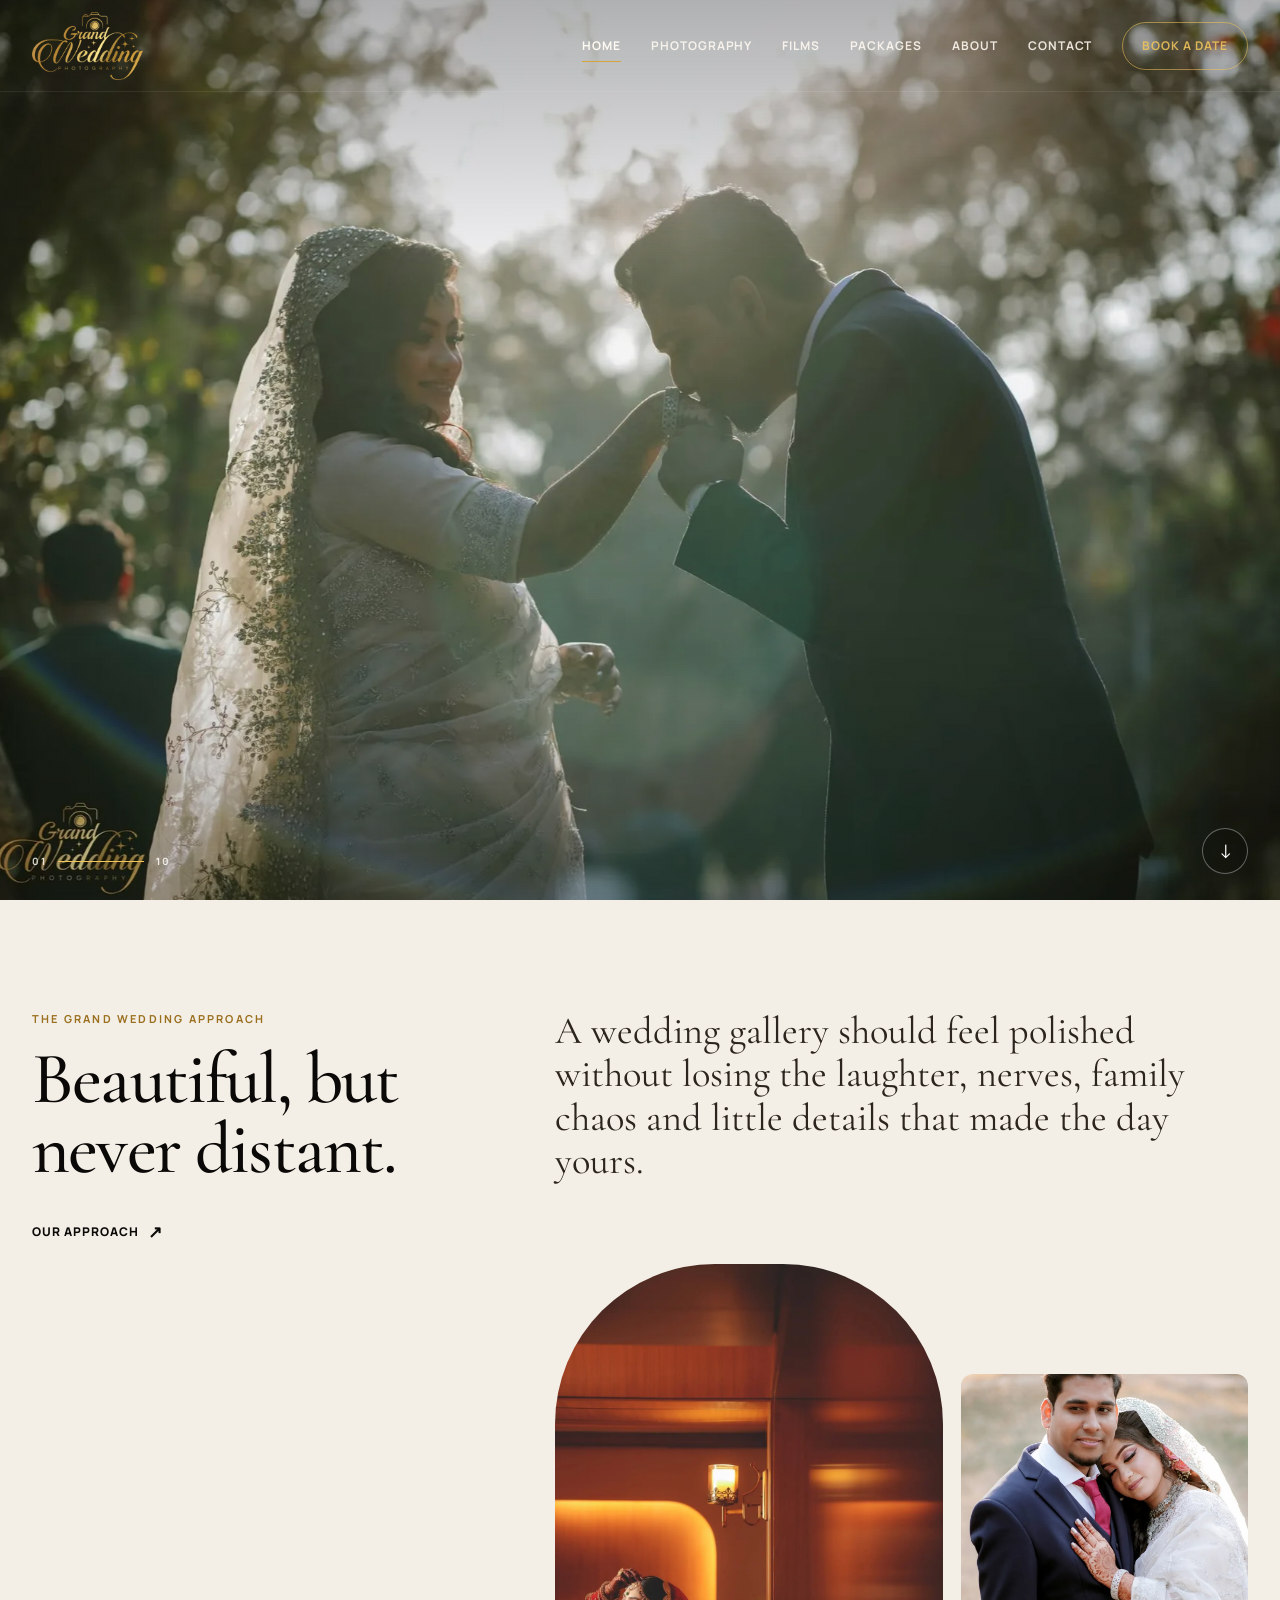
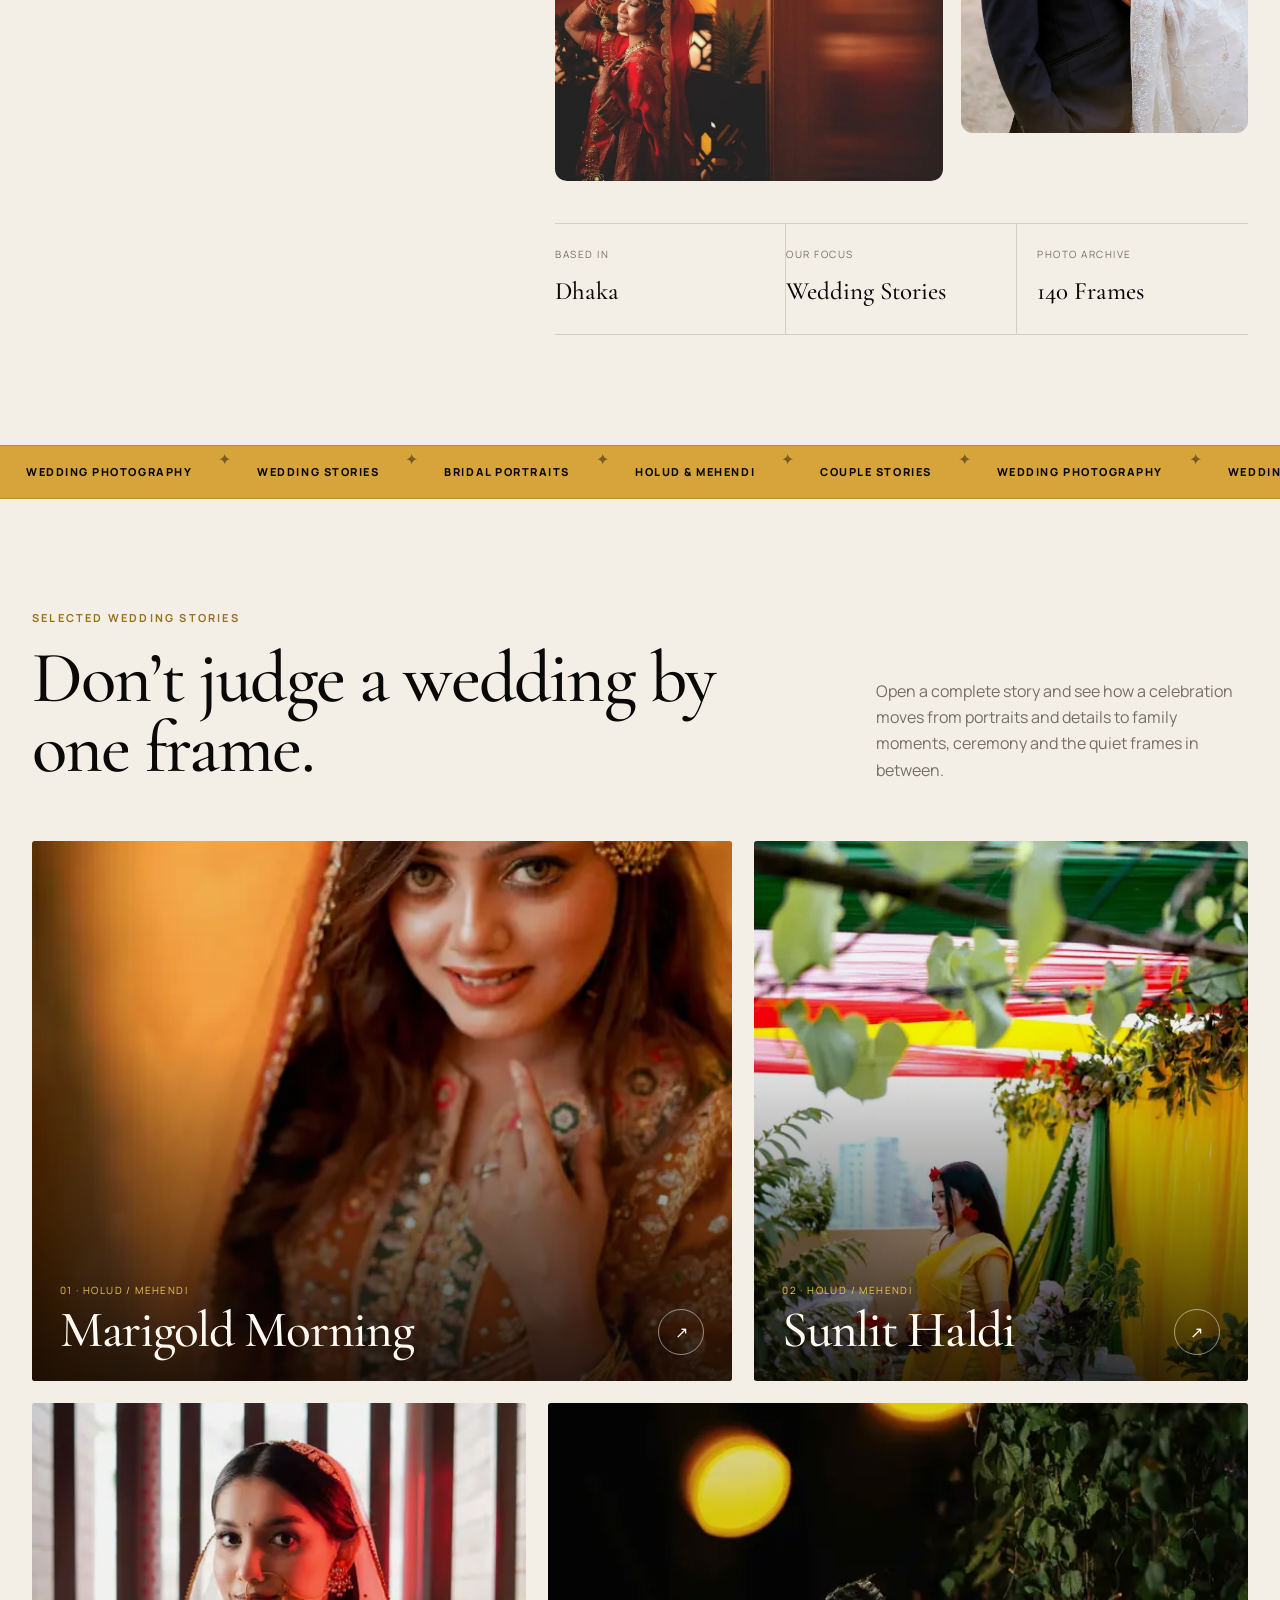
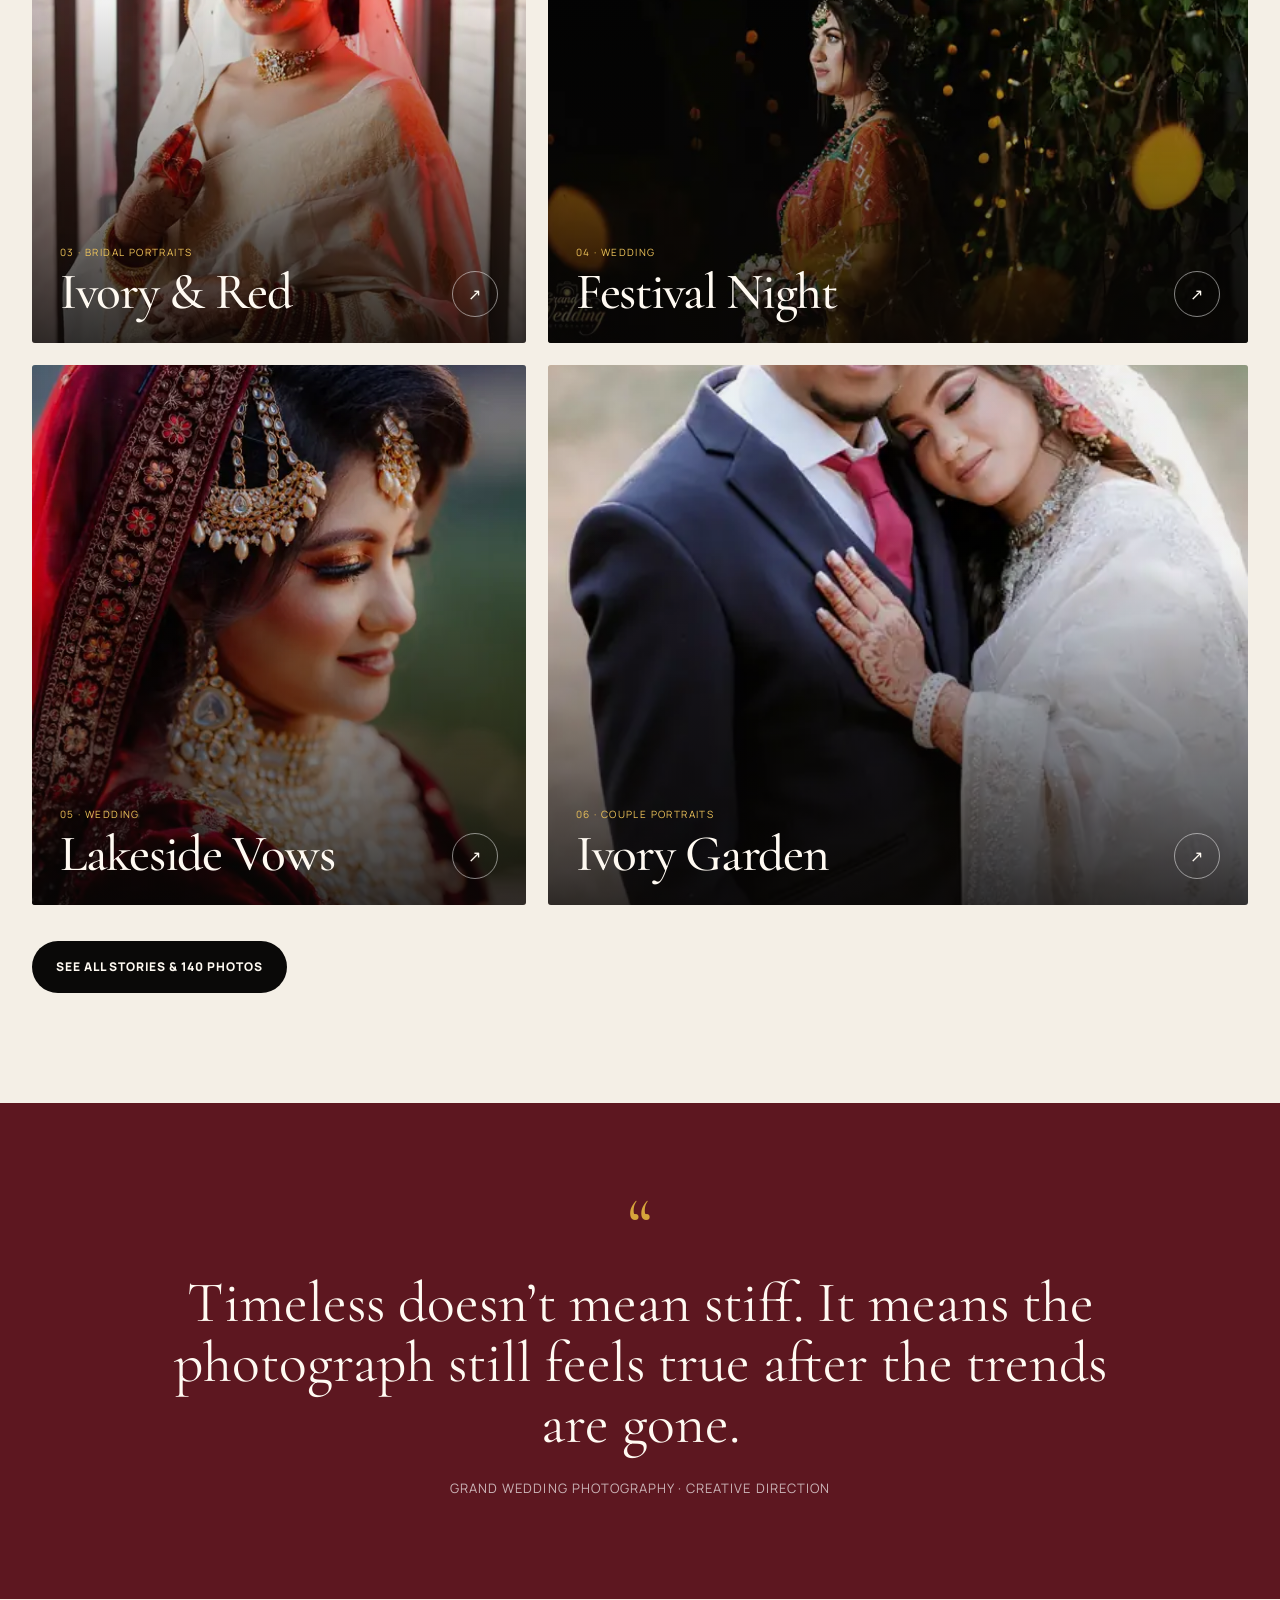
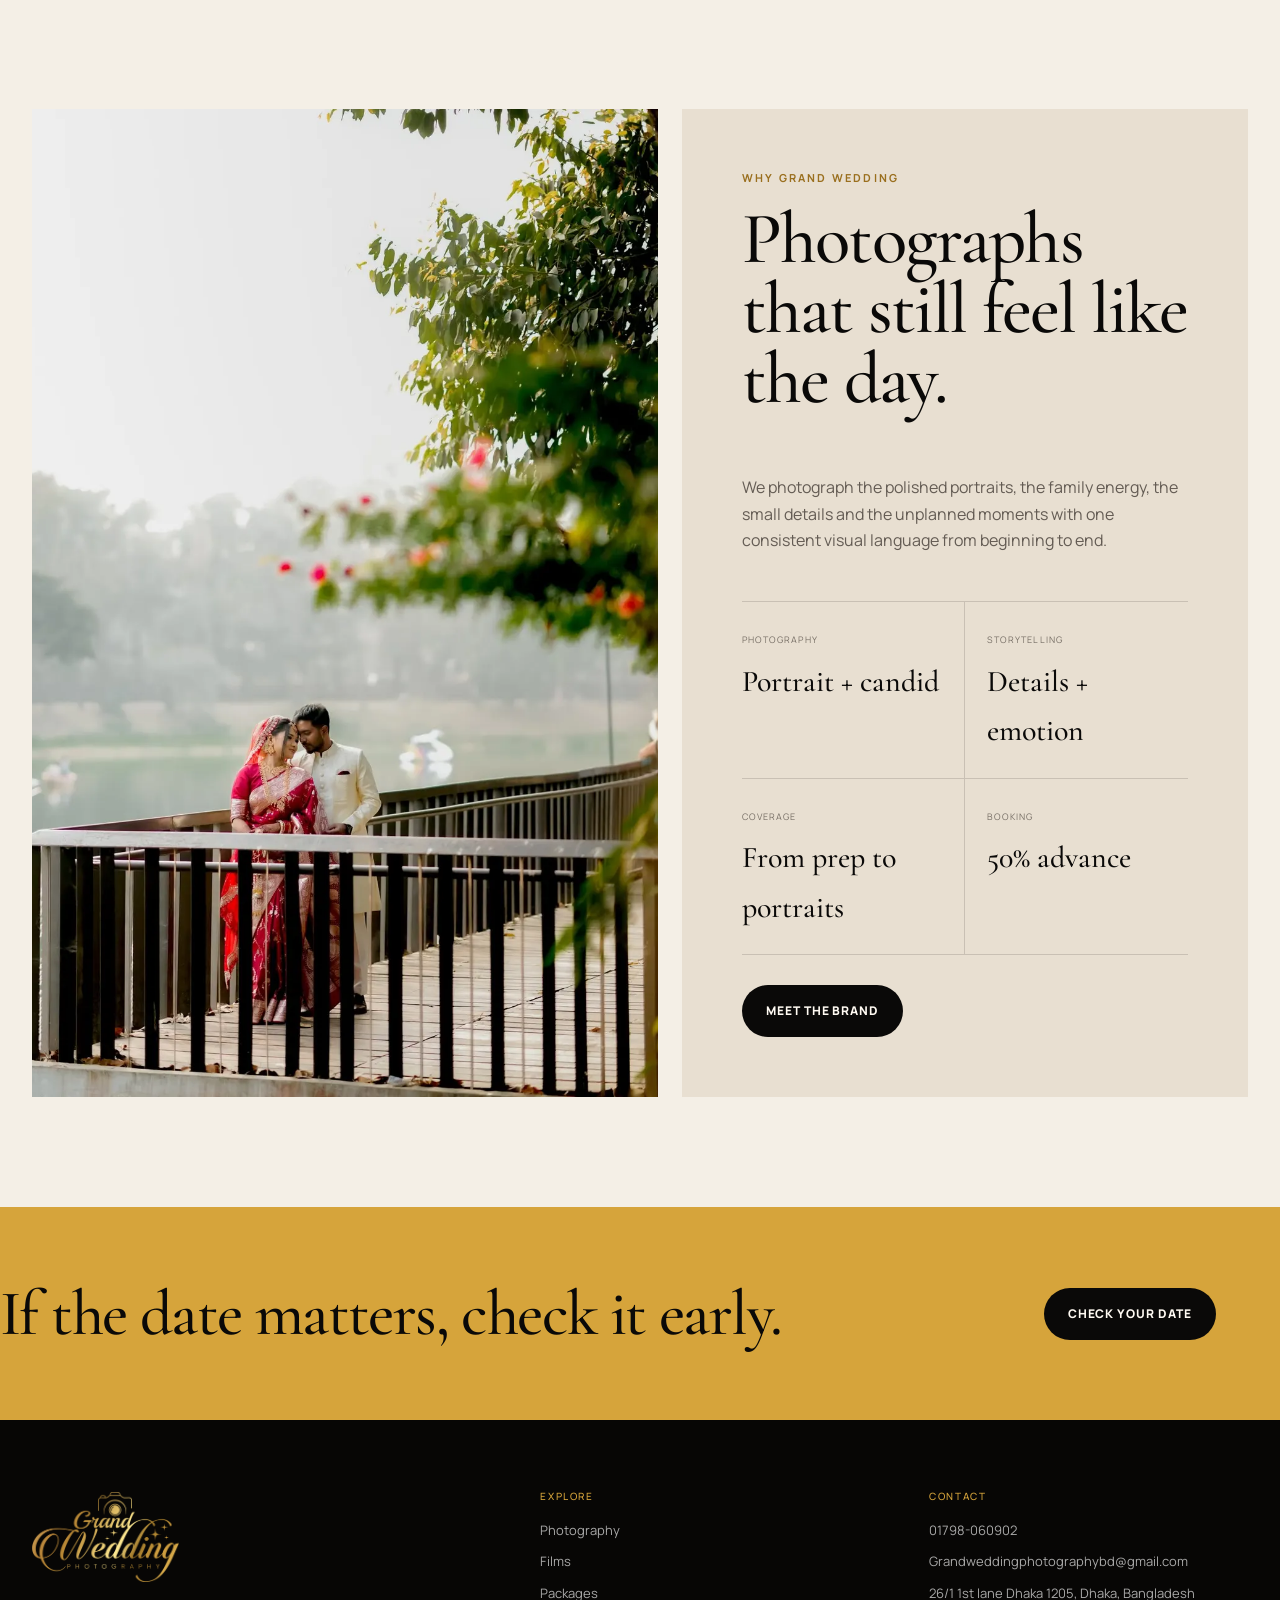
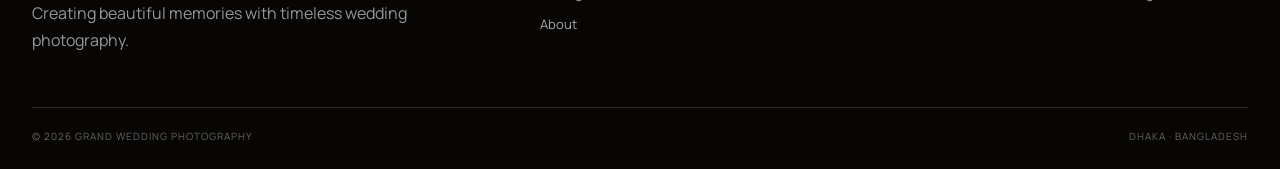
==== commit b23b6afe: "Add files via upload" ====
--- a/index.html
+++ b/index.html
@@ -1,176 +1,168 @@
-<!doctype html>
+<!DOCTYPE html>
+
 <html lang="en">
 <head>
-  <meta charset="utf-8">
-  <meta name="viewport" content="width=device-width,initial-scale=1">
-  <meta name="theme-color" content="#0a0908">
-  <meta name="description" content="Grand Wedding Photography in Dhaka — timeless wedding photography, bridal portraits and complete wedding stories.">
-  <meta property="og:title" content="Grand Wedding Photography | Dhaka">
-  <meta property="og:description" content="Creating beautiful memories with timeless wedding photography.">
-  <meta property="og:type" content="website">
-  <meta property="og:image" content="assets/hero/hero-desktop.webp">
-  <title>Grand Wedding Photography | Wedding Photography in Dhaka</title>
-  <link rel="preconnect" href="https://fonts.googleapis.com">
-  <link rel="preconnect" href="https://fonts.gstatic.com" crossorigin>
-  <link href="https://fonts.googleapis.com/css2?family=Cormorant+Garamond:wght@400;500;600&family=Manrope:wght@400;500;600;700;800&display=swap" rel="stylesheet">
-  <link rel="preload" as="image" href="assets/hero/hero-desktop.webp" media="(min-width:651px)">
-  <link rel="preload" as="image" href="assets/hero/hero-mobile.webp" media="(max-width:650px)">
-  <link rel="stylesheet" href="site.css">
+<meta charset="utf-8"/>
+<meta content="width=device-width,initial-scale=1" name="viewport"/>
+<meta content="#0a0908" name="theme-color"/>
+<meta content="Grand Wedding Photography in Dhaka — timeless wedding photography, bridal portraits and complete wedding stories." name="description"/>
+
+
+
+
+<meta content="Grand Wedding Photography logo" name="twitter:image:alt"/><meta content="assets/og-logo.png" name="twitter:image"/><meta content="Grand Wedding Photography in Dhaka — timeless wedding photography, bridal portraits and complete wedding stories." name="twitter:description"/><meta content="Grand Wedding Photography | Wedding Photography in Dhaka" name="twitter:title"/><meta content="summary_large_image" name="twitter:card"/><meta content="Grand Wedding Photography logo" property="og:image:alt"/><meta content="630" property="og:image:height"/><meta content="1200" property="og:image:width"/><meta content="image/png" property="og:image:type"/><meta content="assets/og-logo.png" property="og:image"/><meta content="website" property="og:type"/><meta content="Grand Wedding Photography in Dhaka — timeless wedding photography, bridal portraits and complete wedding stories." property="og:description"/><meta content="Grand Wedding Photography | Wedding Photography in Dhaka" property="og:title"/><title>Grand Wedding Photography | Wedding Photography in Dhaka</title>
+<link href="https://fonts.googleapis.com" rel="preconnect"/>
+<link crossorigin="" href="https://fonts.gstatic.com" rel="preconnect"/>
+<link href="https://fonts.googleapis.com/css2?family=Cormorant+Garamond:wght@400;500;600&amp;family=Manrope:wght@400;500;600;700;800&amp;display=swap" rel="stylesheet"/>
+<link as="image" href="assets/hero/hero-desktop.webp" media="(min-width:651px)" rel="preload"/>
+<link as="image" href="assets/hero/hero-mobile.webp" media="(max-width:650px)" rel="preload"/>
+<link href="site.css" rel="stylesheet"/>
 </head>
 <body data-page="home">
 <a class="skip-link" href="#main">Skip to content</a>
 <header class="site-header">
-  <div class="nav-shell">
-    <a class="brand" href="index.html" aria-label="Grand Wedding Photography home"><img src="assets/logo.png" alt="Grand Wedding Photography"></a>
-    <button class="menu-btn" type="button" aria-label="Open menu" aria-expanded="false" aria-controls="mainNav"><span></span><span></span></button>
-    <nav class="nav" id="mainNav" aria-label="Main navigation">
-      <a href="index.html" data-nav="home">Home</a>
-      <a href="photography.html" data-nav="photography">Photography</a>
-      <a href="films.html" data-nav="films">Films</a>
-      <a href="packages.html" data-nav="packages">Packages</a>
-      <a href="about.html" data-nav="about">About</a>
-      <a href="contact.html" data-nav="contact">Contact</a>
-      <a class="nav-cta" href="book.html" data-nav="book">Book a Date</a>
-    </nav>
-  </div>
+<div class="nav-shell">
+<a aria-label="Grand Wedding Photography home" class="brand" href="index.html"><img alt="Grand Wedding Photography" src="assets/logo.png"/></a>
+<button aria-controls="mainNav" aria-expanded="false" aria-label="Open menu" class="menu-btn" type="button"><span></span><span></span></button>
+<nav aria-label="Main navigation" class="nav" id="mainNav">
+<a data-nav="home" href="index.html">Home</a>
+<a data-nav="photography" href="photography.html">Photography</a>
+<a data-nav="films" href="films.html">Films</a>
+<a data-nav="packages" href="packages.html">Packages</a>
+<a data-nav="about" href="about.html">About</a>
+<a data-nav="contact" href="contact.html">Contact</a>
+<a class="nav-cta" data-nav="book" href="book.html">Book a Date</a>
+</nav>
+</div>
 </header>
-
 <main id="main">
-  <section class="hero hero-slider" aria-label="Grand Wedding Photography wedding highlights" data-hero-slider>
-    <h1 class="sr-only">Grand Wedding Photography — Timeless Wedding Photography in Dhaka</h1>
-
-    <div class="hero-slides" aria-hidden="true">
-      <picture class="hero-slide is-active">
-        <source media="(max-width:650px)" srcset="assets/hero/hero-mobile.webp">
-        <img src="assets/hero/hero-desktop.webp" alt="" fetchpriority="high" decoding="async">
-      </picture>
-      <picture class="hero-slide">
-        <source media="(max-width:650px)" srcset="assets/gallery/full/photo-003.webp">
-        <img src="assets/gallery/full/photo-040.webp" alt="" loading="lazy" decoding="async">
-      </picture>
-      <picture class="hero-slide">
-        <source media="(max-width:650px)" srcset="assets/gallery/full/photo-010.webp">
-        <img src="assets/gallery/full/photo-043.webp" alt="" loading="lazy" decoding="async">
-      </picture>
-      <picture class="hero-slide">
-        <source media="(max-width:650px)" srcset="assets/gallery/full/photo-028.webp">
-        <img src="assets/gallery/full/photo-058.webp" alt="" loading="lazy" decoding="async">
-      </picture>
-      <picture class="hero-slide">
-        <source media="(max-width:650px)" srcset="assets/gallery/full/photo-046.webp">
-        <img src="assets/gallery/full/photo-060.webp" alt="" loading="lazy" decoding="async">
-      </picture>
-      <picture class="hero-slide">
-        <source media="(max-width:650px)" srcset="assets/gallery/full/photo-072.webp">
-        <img src="assets/gallery/full/photo-079.webp" alt="" loading="lazy" decoding="async">
-      </picture>
-      <picture class="hero-slide">
-        <source media="(max-width:650px)" srcset="assets/gallery/full/photo-099.webp">
-        <img src="assets/gallery/full/photo-080.webp" alt="" loading="lazy" decoding="async">
-      </picture>
-      <picture class="hero-slide">
-        <source media="(max-width:650px)" srcset="assets/gallery/full/photo-112.webp">
-        <img src="assets/gallery/full/photo-084.webp" alt="" loading="lazy" decoding="async">
-      </picture>
-      <picture class="hero-slide">
-        <source media="(max-width:650px)" srcset="assets/gallery/full/photo-125.webp">
-        <img src="assets/gallery/full/photo-094.webp" alt="" loading="lazy" decoding="async">
-      </picture>
-      <picture class="hero-slide">
-        <source media="(max-width:650px)" srcset="assets/gallery/full/photo-133.webp">
-        <img src="assets/gallery/full/photo-138.webp" alt="" loading="lazy" decoding="async">
-      </picture>
-    </div>
-
-    <div class="hero-slider-shade" aria-hidden="true"></div>
-    <div class="hero-slider-status" aria-hidden="true">
-      <span class="hero-slide-number" data-hero-current>01</span>
-      <span class="hero-progress"><i data-hero-progress></i></span>
-      <span>10</span>
-    </div>
-    <a class="hero-scroll hero-scroll-slider" href="#approach" aria-label="Scroll to next section">↓</a>
-  </section>
-
-  <section class="section" id="approach">
-    <div class="container intro-grid">
-      <div class="intro-title reveal">
-        <p class="eyebrow dark">The Grand Wedding approach</p>
-        <h2>Beautiful, but never distant.</h2>
-        <a class="text-link" href="about.html">Our approach <span>↗</span></a>
-      </div>
-      <div class="intro-body">
-        <p class="reveal">A wedding gallery should feel polished without losing the laughter, nerves, family chaos and little details that made the day yours.</p>
-        <div class="editorial-stack reveal">
-          <figure><img src="assets/gallery/full/photo-111.webp" alt="Red bridal portrait by Grand Wedding Photography" loading="lazy"></figure>
-          <figure><img src="assets/gallery/full/photo-077.webp" alt="Outdoor couple portrait by Grand Wedding Photography" loading="lazy"></figure>
-        </div>
-        <div class="micro-stats reveal">
-          <div class="micro-stat"><span>Based in</span><b>Dhaka</b></div>
-          <div class="micro-stat"><span>Our focus</span><b>Wedding Stories</b></div>
-          <div class="micro-stat"><span>Photo archive</span><b>140 Frames</b></div>
-        </div>
-      </div>
-    </div>
-  </section>
-
-  <div class="ticker" aria-hidden="true">
-    <div class="ticker-track">
-      <span>Wedding Photography</span><i>✦</i><span>Wedding Stories</span><i>✦</i><span>Bridal Portraits</span><i>✦</i><span>Holud & Mehendi</span><i>✦</i><span>Couple Stories</span><i>✦</i>
-      <span>Wedding Photography</span><i>✦</i><span>Wedding Stories</span><i>✦</i><span>Bridal Portraits</span><i>✦</i><span>Holud & Mehendi</span><i>✦</i><span>Couple Stories</span><i>✦</i>
-    </div>
-  </div>
-
-  <section class="section">
-    <div class="container">
-      <div class="section-head reveal">
-        <div><p class="eyebrow dark">Selected wedding stories</p><h2>Don’t judge a wedding by one frame.</h2></div>
-        <p>Open a complete story and see how a celebration moves from portraits and details to family moments, ceremony and the quiet frames in between.</p>
-      </div>
-      <div class="story-grid" id="homeStories"></div>
-      <div style="margin-top:36px"><a class="btn btn-dark" href="photography.html">See All Stories & 140 Photos</a></div>
-    </div>
-  </section>
+<section aria-label="Grand Wedding Photography wedding highlights" class="hero hero-slider" data-hero-slider="">
+<h1 class="sr-only">Grand Wedding Photography — Timeless Wedding Photography in Dhaka</h1>
+<div aria-hidden="true" class="hero-slides">
+<picture class="hero-slide is-active">
+<source media="(max-width:650px)" srcset="assets/hero/hero-mobile.webp"/>
+<img alt="" decoding="async" fetchpriority="high" src="assets/hero/hero-desktop.webp"/>
+</picture>
+<picture class="hero-slide">
+<source media="(max-width:650px)" srcset="assets/gallery/full/photo-003.webp"/>
+<img alt="" decoding="async" loading="lazy" src="assets/gallery/full/photo-040.webp"/>
+</picture>
+<picture class="hero-slide">
+<source media="(max-width:650px)" srcset="assets/gallery/full/photo-010.webp"/>
+<img alt="" decoding="async" loading="lazy" src="assets/gallery/full/photo-043.webp"/>
+</picture>
+<picture class="hero-slide">
+<source media="(max-width:650px)" srcset="assets/gallery/full/photo-028.webp"/>
+<img alt="" decoding="async" loading="lazy" src="assets/gallery/full/photo-058.webp"/>
+</picture>
+<picture class="hero-slide">
+<source media="(max-width:650px)" srcset="assets/gallery/full/photo-046.webp"/>
+<img alt="" decoding="async" loading="lazy" src="assets/gallery/full/photo-060.webp"/>
+</picture>
+<picture class="hero-slide">
+<source media="(max-width:650px)" srcset="assets/gallery/full/photo-072.webp"/>
+<img alt="" decoding="async" loading="lazy" src="assets/gallery/full/photo-079.webp"/>
+</picture>
+<picture class="hero-slide">
+<source media="(max-width:650px)" srcset="assets/gallery/full/photo-099.webp"/>
+<img alt="" decoding="async" loading="lazy" src="assets/gallery/full/photo-080.webp"/>
+</picture>
+<picture class="hero-slide">
+<source media="(max-width:650px)" srcset="assets/gallery/full/photo-112.webp"/>
+<img alt="" decoding="async" loading="lazy" src="assets/gallery/full/photo-084.webp"/>
+</picture>
+<picture class="hero-slide">
+<source media="(max-width:650px)" srcset="assets/gallery/full/photo-125.webp"/>
+<img alt="" decoding="async" loading="lazy" src="assets/gallery/full/photo-094.webp"/>
+</picture>
+<picture class="hero-slide">
+<source media="(max-width:650px)" srcset="assets/gallery/full/photo-133.webp"/>
+<img alt="" decoding="async" loading="lazy" src="assets/gallery/full/photo-138.webp"/>
+</picture>
+</div>
+<div aria-hidden="true" class="hero-slider-shade"></div>
+<div aria-hidden="true" class="hero-slider-status">
+<span class="hero-slide-number" data-hero-current="">01</span>
+<span class="hero-progress"><i data-hero-progress=""></i></span>
+<span>10</span>
+</div>
+<a aria-label="Scroll to next section" class="hero-scroll hero-scroll-slider" href="#approach">↓</a>
+</section>
+<section class="section" id="approach">
+<div class="container intro-grid">
+<div class="intro-title reveal">
+<p class="eyebrow dark">The Grand Wedding approach</p>
+<h2>Beautiful, but never distant.</h2>
+<a class="text-link" href="about.html">Our approach <span>↗</span></a>
+</div>
+<div class="intro-body">
+<p class="reveal">A wedding gallery should feel polished without losing the laughter, nerves, family chaos and little details that made the day yours.</p>
+<div class="editorial-stack reveal">
+<figure><img alt="Red bridal portrait by Grand Wedding Photography" loading="lazy" src="assets/gallery/full/photo-111.webp"/></figure>
+<figure><img alt="Outdoor couple portrait by Grand Wedding Photography" loading="lazy" src="assets/gallery/full/photo-077.webp"/></figure>
+</div>
+<div class="micro-stats reveal">
+<div class="micro-stat"><span>Based in</span><b>Dhaka</b></div>
+<div class="micro-stat"><span>Our focus</span><b>Wedding Stories</b></div>
+<div class="micro-stat"><span>Photo archive</span><b>140 Frames</b></div>
+</div>
+</div>
+</div>
+</section>
+<div aria-hidden="true" class="ticker">
+<div class="ticker-track">
+<span>Wedding Photography</span><i>✦</i><span>Wedding Stories</span><i>✦</i><span>Bridal Portraits</span><i>✦</i><span>Holud &amp; Mehendi</span><i>✦</i><span>Couple Stories</span><i>✦</i>
+<span>Wedding Photography</span><i>✦</i><span>Wedding Stories</span><i>✦</i><span>Bridal Portraits</span><i>✦</i><span>Holud &amp; Mehendi</span><i>✦</i><span>Couple Stories</span><i>✦</i>
+</div>
+</div>
+<section class="section">
+<div class="container">
+<div class="section-head reveal">
+<div><p class="eyebrow dark">Selected wedding stories</p><h2>Don’t judge a wedding by one frame.</h2></div>
+<p>Open a complete story and see how a celebration moves from portraits and details to family moments, ceremony and the quiet frames in between.</p>
+</div>
+<div class="story-grid" id="homeStories"></div>
+<div style="margin-top:36px"><a class="btn btn-dark" href="photography.html">See All Stories &amp; 140 Photos</a></div>
+</div>
+</section>
 <section class="quote-section">
-    <div class="quote-wrap reveal">
-      <div class="quote-mark">“</div>
-      <blockquote>Timeless doesn’t mean stiff. It means the photograph still feels true after the trends are gone.</blockquote>
-      <p>Grand Wedding Photography · Creative Direction</p>
-    </div>
-  </section>
-
-  <section class="section">
-    <div class="container about-split">
-      <figure class="reveal"><img src="assets/gallery/full/photo-132.webp" alt="Outdoor wedding couple portrait" loading="lazy"></figure>
-      <div class="about-copy reveal">
-        <p class="eyebrow dark">Why Grand Wedding</p>
-        <h2>Photographs that still feel like the day.</h2>
-        <p>We photograph the polished portraits, the family energy, the small details and the unplanned moments with one consistent visual language from beginning to end.</p>
-        <div class="about-facts">
-          <div class="about-fact"><span>Photography</span><b>Portrait + candid</b></div>
-          <div class="about-fact"><span>Storytelling</span><b>Details + emotion</b></div>
-          <div class="about-fact"><span>Coverage</span><b>From prep to portraits</b></div>
-          <div class="about-fact"><span>Booking</span><b>50% advance</b></div>
-        </div>
-        <div style="margin-top:30px"><a class="btn btn-dark" href="about.html">Meet the Brand</a></div>
-      </div>
-    </div>
-  </section>
-
-  <section class="big-cta">
-    <div class="big-cta-inner">
-      <h2>If the date matters, check it early.</h2>
-      <a class="btn" href="book.html">Check Your Date</a>
-    </div>
-  </section>
+<div class="quote-wrap reveal">
+<div class="quote-mark">“</div>
+<blockquote>Timeless doesn’t mean stiff. It means the photograph still feels true after the trends are gone.</blockquote>
+<p>Grand Wedding Photography · Creative Direction</p>
+</div>
+</section>
+<section class="section">
+<div class="container about-split">
+<figure class="reveal"><img alt="Outdoor wedding couple portrait" loading="lazy" src="assets/gallery/full/photo-132.webp"/></figure>
+<div class="about-copy reveal">
+<p class="eyebrow dark">Why Grand Wedding</p>
+<h2>Photographs that still feel like the day.</h2>
+<p>We photograph the polished portraits, the family energy, the small details and the unplanned moments with one consistent visual language from beginning to end.</p>
+<div class="about-facts">
+<div class="about-fact"><span>Photography</span><b>Portrait + candid</b></div>
+<div class="about-fact"><span>Storytelling</span><b>Details + emotion</b></div>
+<div class="about-fact"><span>Coverage</span><b>From prep to portraits</b></div>
+<div class="about-fact"><span>Booking</span><b>50% advance</b></div>
+</div>
+<div style="margin-top:30px"><a class="btn btn-dark" href="about.html">Meet the Brand</a></div>
+</div>
+</div>
+</section>
+<section class="big-cta">
+<div class="big-cta-inner">
+<h2>If the date matters, check it early.</h2>
+<a class="btn" href="book.html">Check Your Date</a>
+</div>
+</section>
 </main>
-
 <footer class="site-footer">
-  <div class="footer-grid">
-    <div class="footer-brand"><img src="assets/logo.png" alt="Grand Wedding Photography"><p>Creating beautiful memories with timeless wedding photography.</p></div>
-    <div class="footer-col"><h3>Explore</h3><a href="photography.html">Photography</a><a href="films.html">Films</a><a href="packages.html">Packages</a><a href="about.html">About</a></div>
-    <div class="footer-col"><h3>Contact</h3><a href="https://wa.me/8801798060902">01798-060902</a><a href="mailto:Grandweddingphotographybd@gmail.com">Grandweddingphotographybd@gmail.com</a><p>26/1 1st lane Dhaka 1205, Dhaka, Bangladesh</p></div>
-  </div>
-  <div class="footer-bottom"><span>© <span data-year></span> Grand Wedding Photography</span><span>Dhaka · Bangladesh</span></div>
+<div class="footer-grid">
+<div class="footer-brand"><img alt="Grand Wedding Photography" src="assets/logo.png"/><p>Creating beautiful memories with timeless wedding photography.</p></div>
+<div class="footer-col"><h3>Explore</h3><a href="photography.html">Photography</a><a href="films.html">Films</a><a href="packages.html">Packages</a><a href="about.html">About</a></div>
+<div class="footer-col"><h3>Contact</h3><a href="https://wa.me/8801798060902">01798-060902</a><a href="mailto:Grandweddingphotographybd@gmail.com">Grandweddingphotographybd@gmail.com</a><p>26/1 1st lane Dhaka 1205, Dhaka, Bangladesh</p></div>
+</div>
+<div class="footer-bottom"><span>© <span data-year=""></span> Grand Wedding Photography</span><span>Dhaka · Bangladesh</span></div>
 </footer>
 <script src="gallery-manifest.js"></script><script src="data.js"></script><script src="site.js"></script>
 </body>
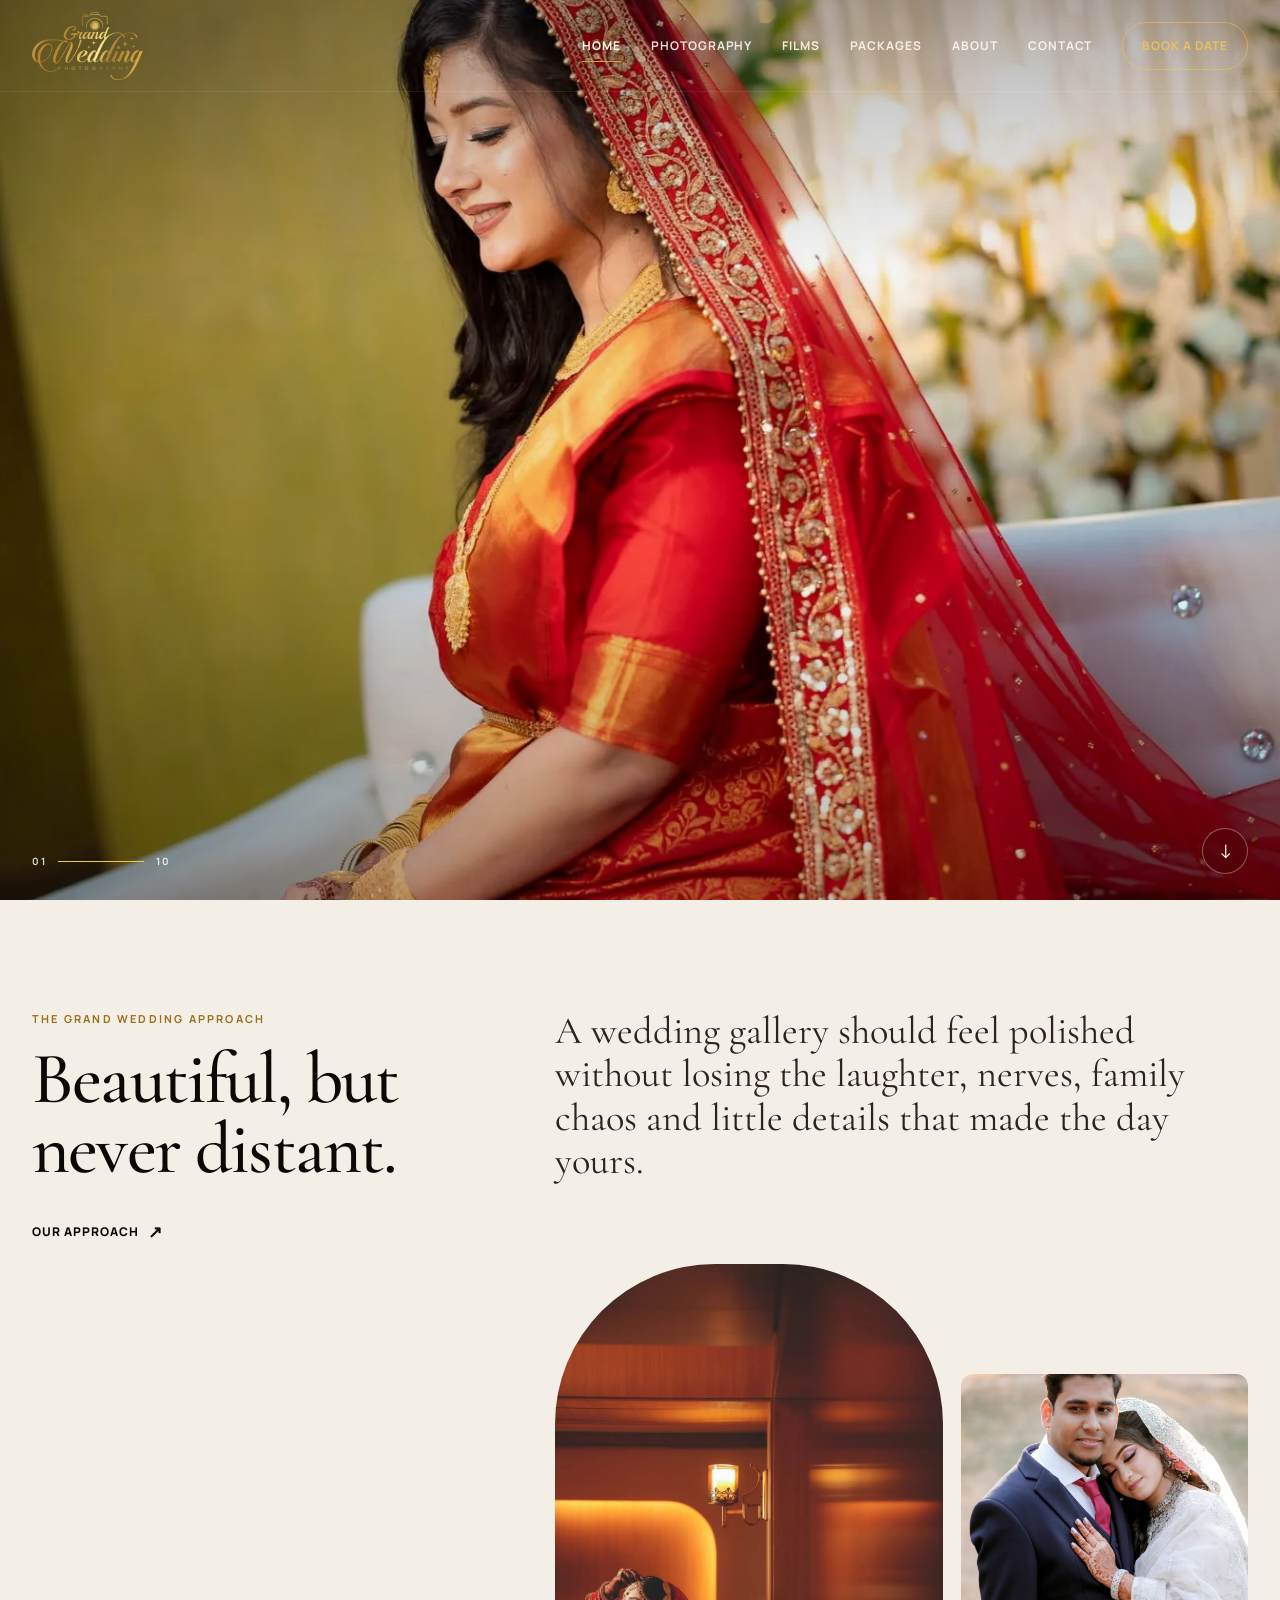
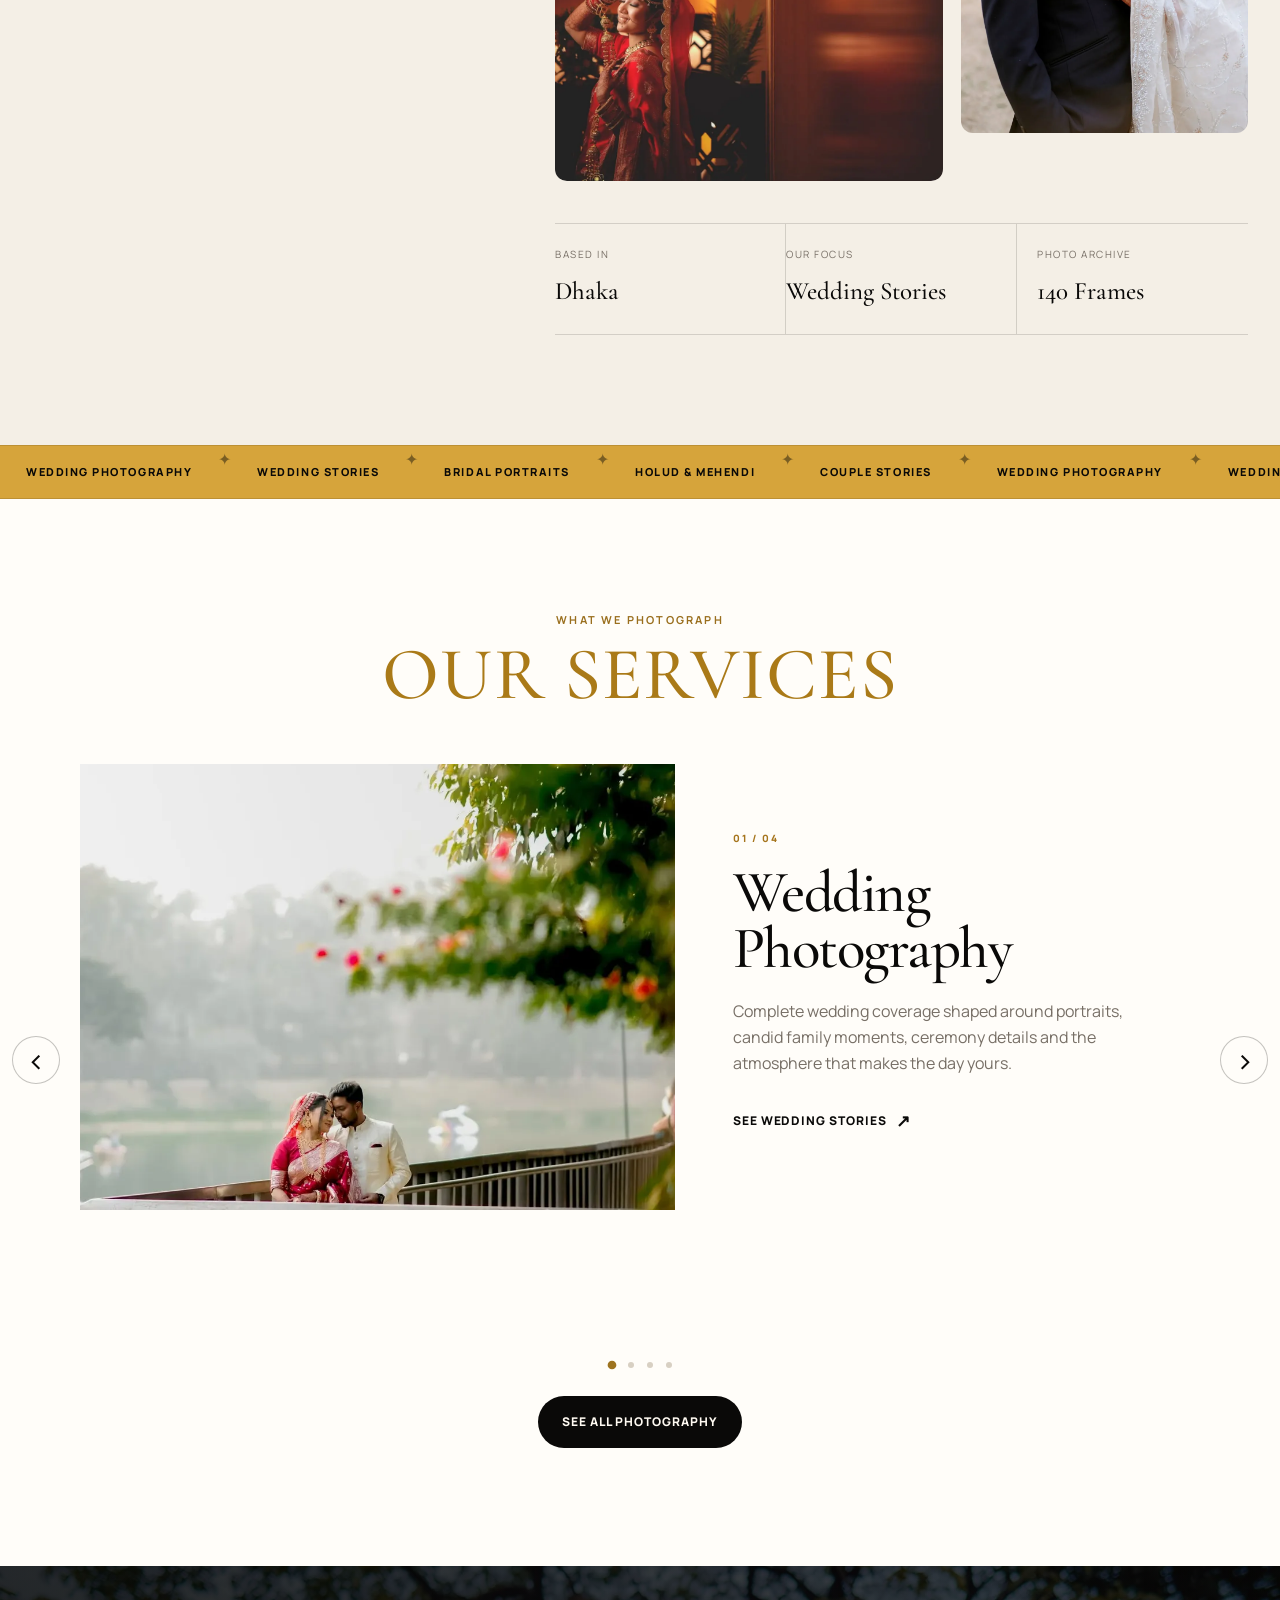
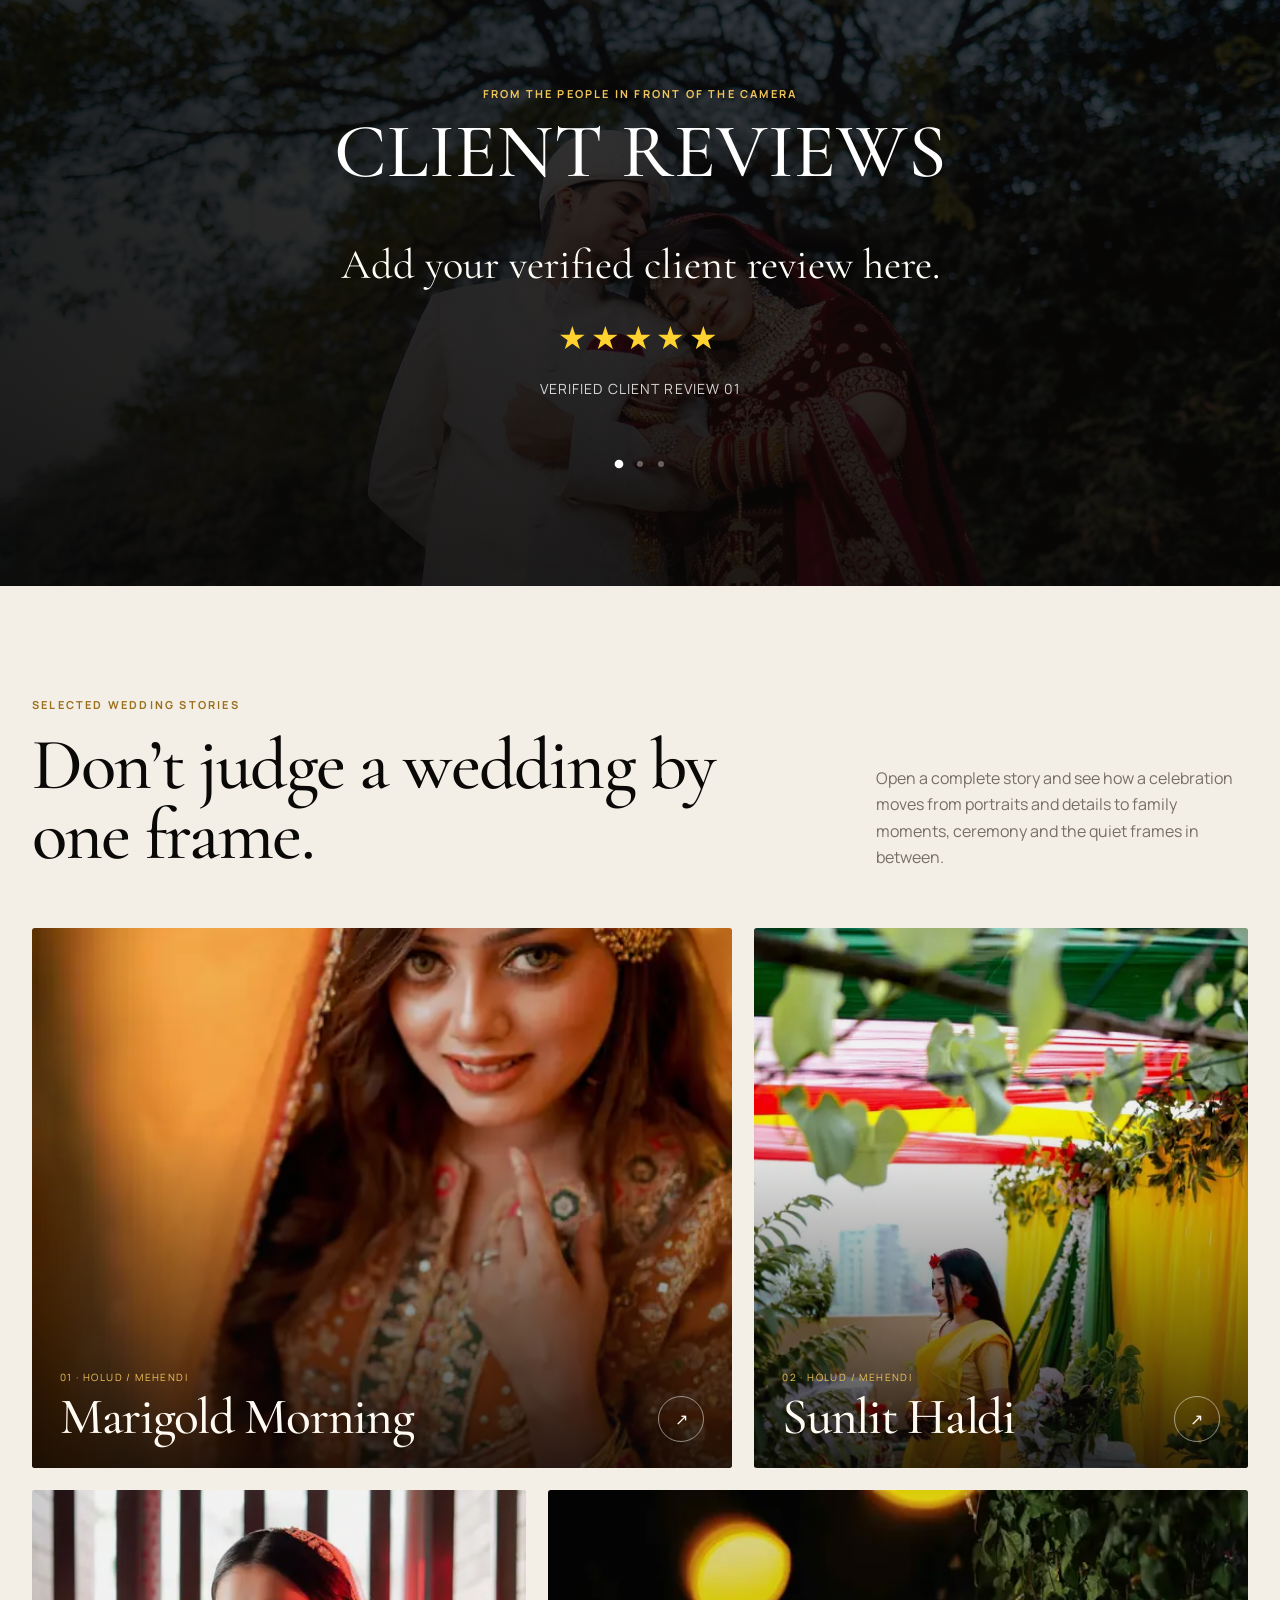
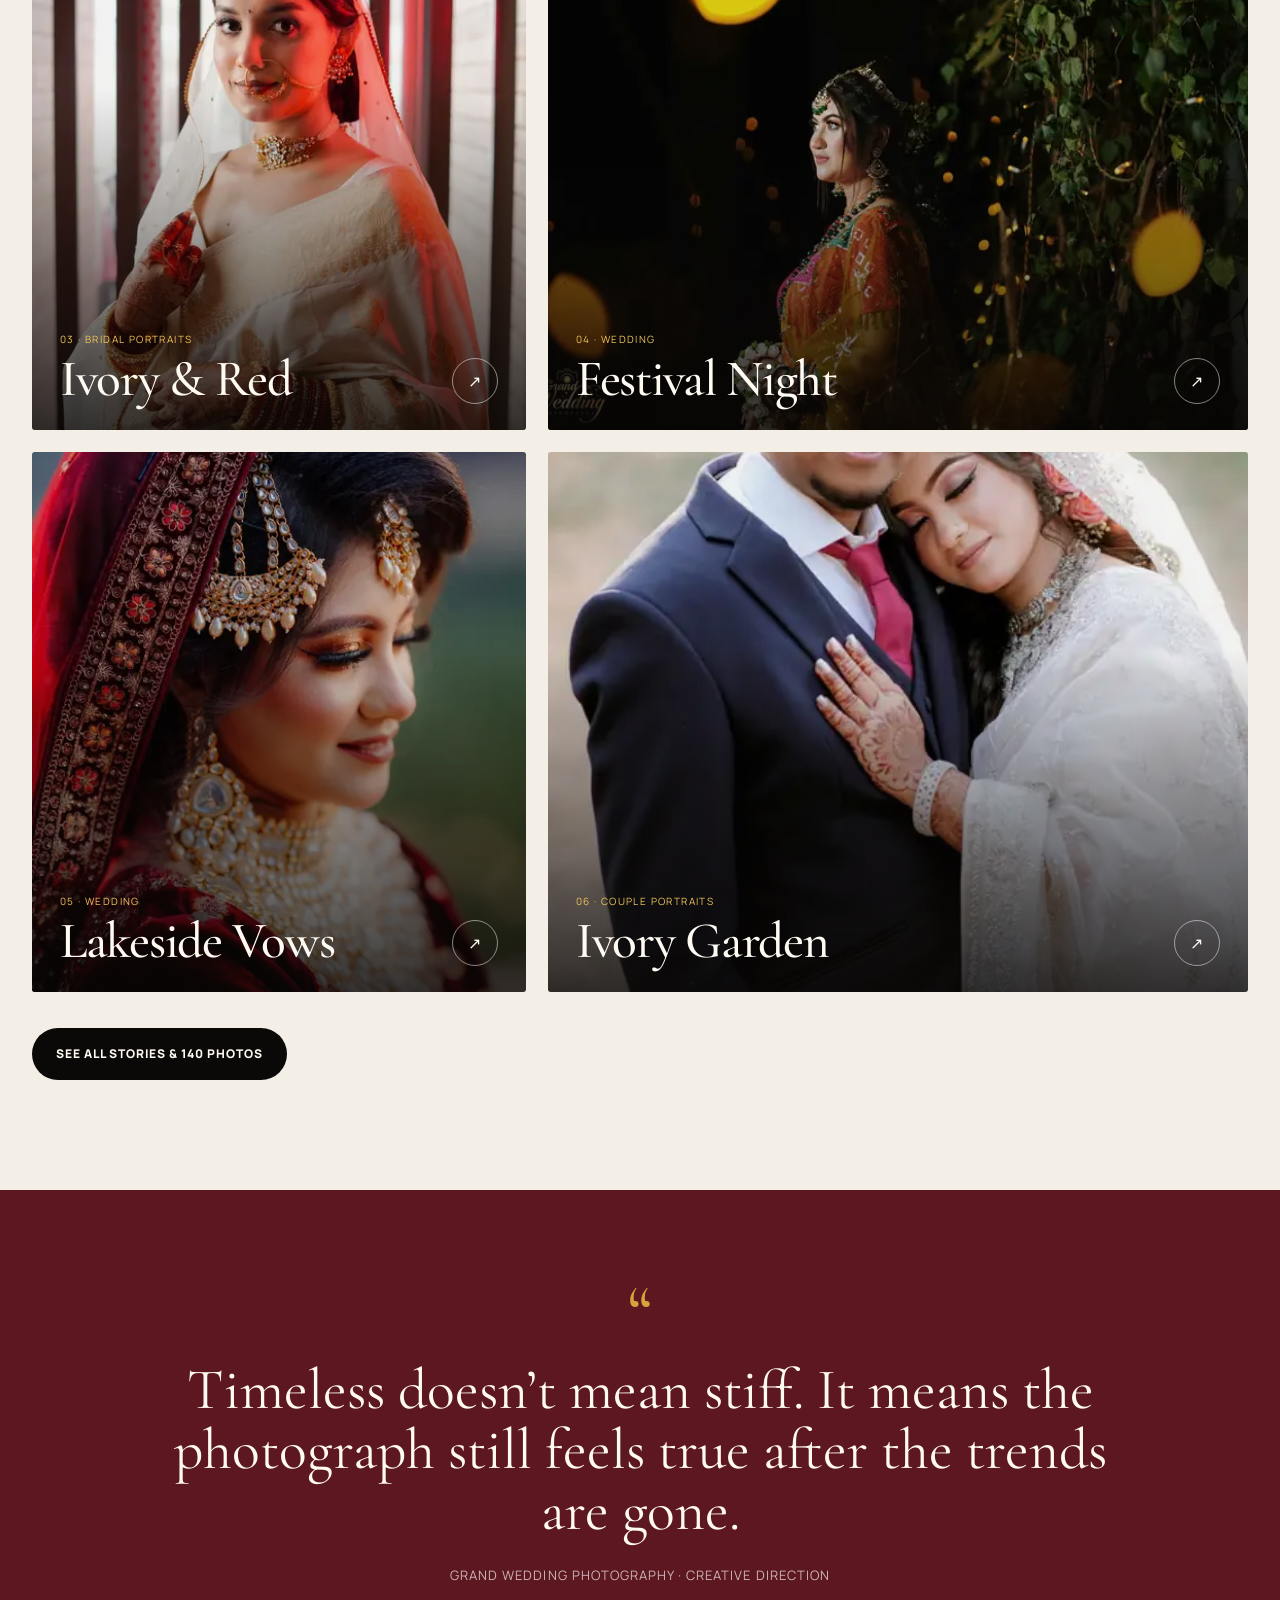
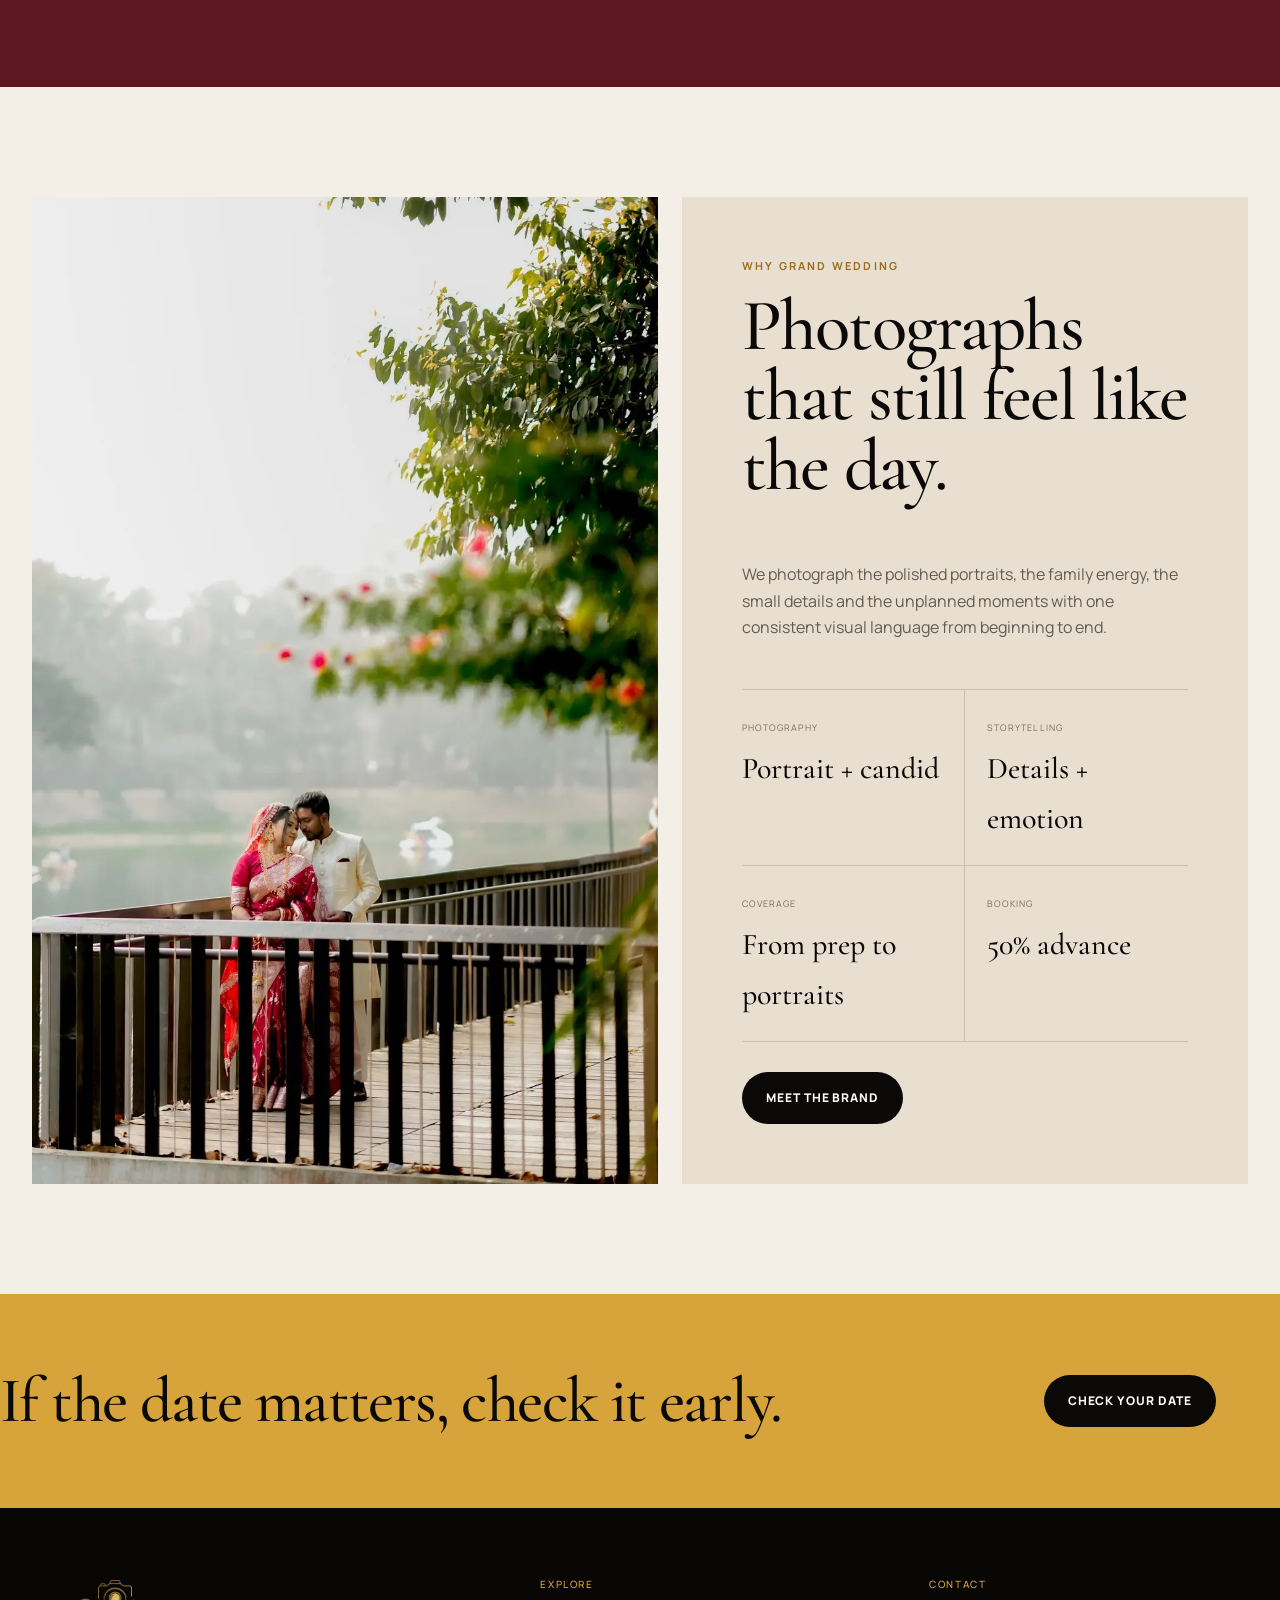
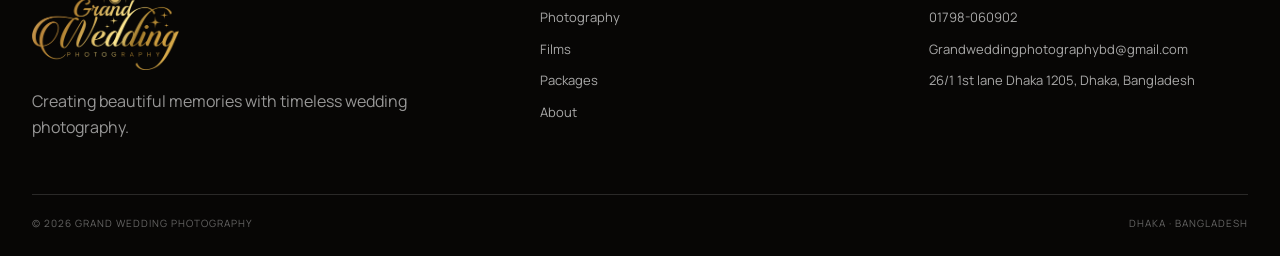
==== commit 9f70e441: "Add files via upload" ====
--- a/index.html
+++ b/index.html
@@ -10,7 +10,7 @@
 
 
 
-<meta content="Grand Wedding Photography logo" name="twitter:image:alt"/><meta content="assets/og-logo.png" name="twitter:image"/><meta content="Grand Wedding Photography in Dhaka — timeless wedding photography, bridal portraits and complete wedding stories." name="twitter:description"/><meta content="Grand Wedding Photography | Wedding Photography in Dhaka" name="twitter:title"/><meta content="summary_large_image" name="twitter:card"/><meta content="Grand Wedding Photography logo" property="og:image:alt"/><meta content="630" property="og:image:height"/><meta content="1200" property="og:image:width"/><meta content="image/png" property="og:image:type"/><meta content="assets/og-logo.png" property="og:image"/><meta content="website" property="og:type"/><meta content="Grand Wedding Photography in Dhaka — timeless wedding photography, bridal portraits and complete wedding stories." property="og:description"/><meta content="Grand Wedding Photography | Wedding Photography in Dhaka" property="og:title"/><title>Grand Wedding Photography | Wedding Photography in Dhaka</title>
+<meta content="Grand Wedding Photography logo" name="twitter:image:alt"/><meta content="/assets/og-grand-wedding.jpg" name="twitter:image"/><meta content="Grand Wedding Photography in Dhaka — timeless wedding photography, bridal portraits and complete wedding stories." name="twitter:description"/><meta content="Grand Wedding Photography | Wedding Photography in Dhaka" name="twitter:title"/><meta content="summary_large_image" name="twitter:card"/><meta content="Grand Wedding Photography logo" property="og:image:alt"/><meta content="630" property="og:image:height"/><meta content="1200" property="og:image:width"/><meta content="image/jpeg" property="og:image:type"/><meta content="/assets/og-grand-wedding.jpg" property="og:image:secure_url"/><meta content="/assets/og-grand-wedding.jpg" property="og:image"/><meta content="website" property="og:type"/><meta content="Grand Wedding Photography in Dhaka — timeless wedding photography, bridal portraits and complete wedding stories." property="og:description"/><meta content="Grand Wedding Photography | Wedding Photography in Dhaka" property="og:title"/><meta content="Grand Wedding Photography" property="og:site_name"/><link href="/assets/og-grand-wedding.jpg" rel="image_src"/><title>Grand Wedding Photography | Wedding Photography in Dhaka</title>
 <link href="https://fonts.googleapis.com" rel="preconnect"/>
 <link crossorigin="" href="https://fonts.gstatic.com" rel="preconnect"/>
 <link href="https://fonts.googleapis.com/css2?family=Cormorant+Garamond:wght@400;500;600&amp;family=Manrope:wght@400;500;600;700;800&amp;display=swap" rel="stylesheet"/>
@@ -115,6 +115,97 @@
 <span>Wedding Photography</span><i>✦</i><span>Wedding Stories</span><i>✦</i><span>Bridal Portraits</span><i>✦</i><span>Holud &amp; Mehendi</span><i>✦</i><span>Couple Stories</span><i>✦</i>
 </div>
 </div>
+<section class="home-services" id="services" aria-labelledby="servicesTitle">
+  <div class="container">
+    <div class="home-section-title reveal">
+      <p class="eyebrow dark">What we photograph</p>
+      <h2 id="servicesTitle">Our Services</h2>
+    </div>
+    <div class="service-showcase reveal" data-service-slider>
+      <button class="service-arrow service-prev" type="button" aria-label="Previous service">‹</button>
+      <div class="service-slides" aria-live="polite">
+        <article class="service-slide is-active">
+          <figure><img src="assets/gallery/full/photo-132.webp" alt="Wedding couple photographed outdoors by Grand Wedding Photography" loading="lazy" decoding="async"></figure>
+          <div class="service-copy">
+            <p class="service-number">01 / 04</p>
+            <h3>Wedding Photography</h3>
+            <p>Complete wedding coverage shaped around portraits, candid family moments, ceremony details and the atmosphere that makes the day yours.</p>
+            <a class="text-link" href="photography.html">See wedding stories <span>↗</span></a>
+          </div>
+        </article>
+        <article class="service-slide">
+          <figure><img src="assets/gallery/full/photo-111.webp" alt="Elegant bridal portrait by Grand Wedding Photography" loading="lazy" decoding="async"></figure>
+          <div class="service-copy">
+            <p class="service-number">02 / 04</p>
+            <h3>Bridal Portraits</h3>
+            <p>Editorial bridal portraits with careful attention to light, jewellery, styling and the quiet expressions that deserve their own frame.</p>
+            <a class="text-link" href="photography.html">Explore portraits <span>↗</span></a>
+          </div>
+        </article>
+        <article class="service-slide">
+          <figure><img src="assets/gallery/full/photo-028.webp" alt="Holud celebration photographed by Grand Wedding Photography" loading="lazy" decoding="async"></figure>
+          <div class="service-copy">
+            <p class="service-number">03 / 04</p>
+            <h3>Holud &amp; Mehendi</h3>
+            <p>Colour, movement, laughter and family energy photographed with a lively documentary feel while still making room for polished portraits.</p>
+            <a class="text-link" href="photography.html">View celebrations <span>↗</span></a>
+          </div>
+        </article>
+        <article class="service-slide">
+          <figure><img src="assets/gallery/full/photo-077.webp" alt="Outdoor couple portrait by Grand Wedding Photography" loading="lazy" decoding="async"></figure>
+          <div class="service-copy">
+            <p class="service-number">04 / 04</p>
+            <h3>Couple &amp; Outdoor Sessions</h3>
+            <p>Relaxed couple sessions built around natural movement, clean composition and locations that add something meaningful to the photographs.</p>
+            <a class="text-link" href="photography.html">See couple stories <span>↗</span></a>
+          </div>
+        </article>
+      </div>
+      <button class="service-arrow service-next" type="button" aria-label="Next service">›</button>
+      <div class="service-dots" role="tablist" aria-label="Choose service">
+        <button class="is-active" type="button" aria-label="Wedding Photography" aria-selected="true"></button>
+        <button type="button" aria-label="Bridal Portraits" aria-selected="false"></button>
+        <button type="button" aria-label="Holud and Mehendi" aria-selected="false"></button>
+        <button type="button" aria-label="Couple and Outdoor Sessions" aria-selected="false"></button>
+      </div>
+    </div>
+    <div class="service-all reveal"><a class="btn btn-dark" href="photography.html">See All Photography</a></div>
+  </div>
+</section>
+<section class="client-reviews" aria-labelledby="reviewsTitle" data-review-slider>
+  <div class="review-backgrounds" aria-hidden="true">
+    <img class="is-active" src="assets/gallery/full/photo-060.webp" alt="">
+    <img src="assets/gallery/full/photo-084.webp" alt="" loading="lazy">
+    <img src="assets/gallery/full/photo-138.webp" alt="" loading="lazy">
+  </div>
+  <div class="review-overlay"></div>
+  <div class="review-inner">
+    <p class="eyebrow">From the people in front of the camera</p>
+    <h2 id="reviewsTitle">Client Reviews</h2>
+    <div class="review-slides">
+      <article class="review-slide is-active">
+        <p class="review-placeholder">Add your verified client review here.</p>
+        <div class="review-stars" aria-label="Review rating placeholder">★★★★★</div>
+        <p class="review-author">Verified Client Review 01</p>
+      </article>
+      <article class="review-slide">
+        <p class="review-placeholder">Add your verified client review here.</p>
+        <div class="review-stars" aria-label="Review rating placeholder">★★★★★</div>
+        <p class="review-author">Verified Client Review 02</p>
+      </article>
+      <article class="review-slide">
+        <p class="review-placeholder">Add your verified client review here.</p>
+        <div class="review-stars" aria-label="Review rating placeholder">★★★★★</div>
+        <p class="review-author">Verified Client Review 03</p>
+      </article>
+    </div>
+    <div class="review-dots" aria-label="Choose review">
+      <button class="is-active" type="button" aria-label="Review 1" aria-selected="true"></button>
+      <button type="button" aria-label="Review 2" aria-selected="false"></button>
+      <button type="button" aria-label="Review 3" aria-selected="false"></button>
+    </div>
+  </div>
+</section>
 <section class="section">
 <div class="container">
 <div class="section-head reveal">
--- a/site.css
+++ b/site.css
@@ -380,3 +380,90 @@
   body.nav-open .brand,
   body.nav-open .menu-btn{position:relative;z-index:4}
 }
+
+/* === Homepage services slider === */
+.home-services{padding:112px 0 118px;background:#fffdf9;color:var(--ink);overflow:hidden}
+.home-section-title{text-align:center;margin-bottom:54px}
+.home-section-title .eyebrow{margin-bottom:10px}
+.home-section-title h2{margin:0;color:#aa7a18;font-size:clamp(48px,5.8vw,78px);text-transform:uppercase;letter-spacing:.015em}
+.service-showcase{position:relative;max-width:1120px;margin:0 auto}
+.service-slides{position:relative;min-height:570px}
+.service-slide{position:absolute;inset:0;display:grid;grid-template-columns:minmax(0,1.12fr) minmax(320px,.88fr);align-items:center;gap:58px;opacity:0;visibility:hidden;transform:translateX(22px);transition:opacity .5s ease,transform .5s ease,visibility 0s linear .5s}
+.service-slide.is-active{position:relative;opacity:1;visibility:visible;transform:none;transition:opacity .5s ease,transform .5s ease}
+.service-slide figure{margin:0;overflow:hidden;background:#ded6cb;aspect-ratio:4/3}
+.service-slide figure img{width:100%;height:100%;object-fit:cover;transition:transform 7s ease}
+.service-slide.is-active figure img{transform:scale(1.035)}
+.service-copy{padding-right:36px}
+.service-number{margin:0 0 18px;color:#a6751d;font-size:10px;font-weight:800;letter-spacing:.18em;text-transform:uppercase}
+.service-copy h3{font-size:clamp(42px,4.6vw,64px);margin-bottom:20px}
+.service-copy>p:not(.service-number){color:var(--muted);font-size:16px;max-width:500px;margin-bottom:20px}
+.service-arrow{position:absolute;top:45%;z-index:5;width:48px;height:48px;border:1px solid rgba(10,9,8,.24);border-radius:50%;background:rgba(255,253,249,.88);display:grid;place-items:center;font-size:31px;line-height:1;cursor:pointer;transition:.2s ease}
+.service-arrow:hover{background:var(--gold);border-color:var(--gold)}
+.service-prev{left:-68px}.service-next{right:-68px}
+.service-dots{display:flex;justify-content:center;gap:13px;margin-top:28px}
+.service-dots button,.review-dots button{width:6px;height:6px;border:0;border-radius:50%;padding:0;background:#d8d0c3;cursor:pointer;transition:.25s ease}
+.service-dots button.is-active{background:#9d731f;transform:scale(1.45)}
+.service-all{text-align:center;margin-top:28px}
+
+/* === Homepage client reviews === */
+.client-reviews{position:relative;min-height:620px;background:#090807;color:#fff;display:grid;place-items:center;overflow:hidden;isolation:isolate}
+.review-backgrounds,.review-overlay{position:absolute;inset:0}
+.review-backgrounds{z-index:-3}
+.review-backgrounds img{position:absolute;inset:0;width:100%;height:100%;object-fit:cover;object-position:center;opacity:0;transform:scale(1.04);transition:opacity .8s ease,transform 7s ease}
+.review-backgrounds img.is-active{opacity:1;transform:scale(1)}
+.review-overlay{z-index:-2;background:linear-gradient(90deg,rgba(8,7,6,.78),rgba(8,7,6,.60)),linear-gradient(0deg,rgba(8,7,6,.62),rgba(8,7,6,.25))}
+.review-inner{width:min(900px,calc(100vw - 48px));padding:86px 0;text-align:center}
+.review-inner .eyebrow{color:var(--gold-2);margin-bottom:12px}
+.review-inner h2{margin:0 0 50px;text-transform:uppercase;letter-spacing:.005em;font-size:clamp(50px,6vw,82px)}
+.review-slides{position:relative;min-height:190px}
+.review-slide{position:absolute;inset:0;display:grid;align-content:start;justify-items:center;opacity:0;visibility:hidden;transform:translateY(14px);transition:.45s ease}
+.review-slide.is-active{position:relative;opacity:1;visibility:visible;transform:none}
+.review-placeholder{font-family:var(--serif);font-size:clamp(26px,3.3vw,43px);line-height:1.22;margin:0 auto 20px;max-width:760px;color:#fffdf7}
+.review-stars{font-size:32px;letter-spacing:.12em;color:#ffd22f;margin-bottom:14px}
+.review-author{font-size:14px;letter-spacing:.08em;text-transform:uppercase;color:rgba(255,255,255,.82);margin-bottom:0}
+.review-dots{display:flex;justify-content:center;gap:15px;margin-top:32px}
+.review-dots button{background:rgba(255,255,255,.35)}
+.review-dots button.is-active{background:#fff;transform:scale(1.45)}
+
+@media (max-width:1240px){
+  .service-prev{left:12px}.service-next{right:12px}
+  .service-arrow{background:rgba(255,253,249,.92)}
+  .service-copy{padding-right:20px}
+}
+@media (max-width:900px){
+  .home-services{padding:86px 0 92px}
+  .service-showcase{max-width:760px}
+  .service-slides{min-height:0}
+  .service-slide{grid-template-columns:1fr;gap:30px;align-items:start}
+  .service-slide figure{aspect-ratio:16/10}
+  .service-copy{padding:0 52px;text-align:center}
+  .service-copy>p:not(.service-number){margin-inline:auto}
+  .service-arrow{top:34%;transform:translateY(-50%)}
+  .client-reviews{min-height:560px}
+}
+@media (max-width:650px){
+  .home-services{padding:68px 0 76px}
+  .home-section-title{margin-bottom:38px}
+  .home-section-title h2{font-size:48px}
+  .service-showcase{width:100%}
+  .service-slide{gap:26px}
+  .service-slide figure{aspect-ratio:1.1/1}
+  .service-copy{padding:0 22px}
+  .service-copy h3{font-size:38px;margin-bottom:14px}
+  .service-copy>p:not(.service-number){font-size:14px;line-height:1.75}
+  .service-arrow{top:30%;width:42px;height:42px;font-size:27px;background:rgba(10,9,8,.32);border-color:rgba(255,255,255,.48);color:#fff;backdrop-filter:blur(5px)}
+  .service-prev{left:10px}.service-next{right:10px}
+  .service-dots{margin-top:22px}
+  .service-all{margin-top:26px}.service-all .btn{width:auto;min-width:210px}
+  .client-reviews{min-height:500px}
+  .review-inner{width:calc(100vw - 30px);padding:70px 0}
+  .review-inner h2{font-size:48px;margin-bottom:38px}
+  .review-slides{min-height:185px}
+  .review-placeholder{font-size:28px;line-height:1.25}
+  .review-stars{font-size:27px}
+  .review-author{font-size:11px}
+}
+@media (prefers-reduced-motion:reduce){
+  .service-slide,.review-slide,.review-backgrounds img{transition:none}
+  .service-slide.is-active figure img,.review-backgrounds img.is-active{transform:none}
+}
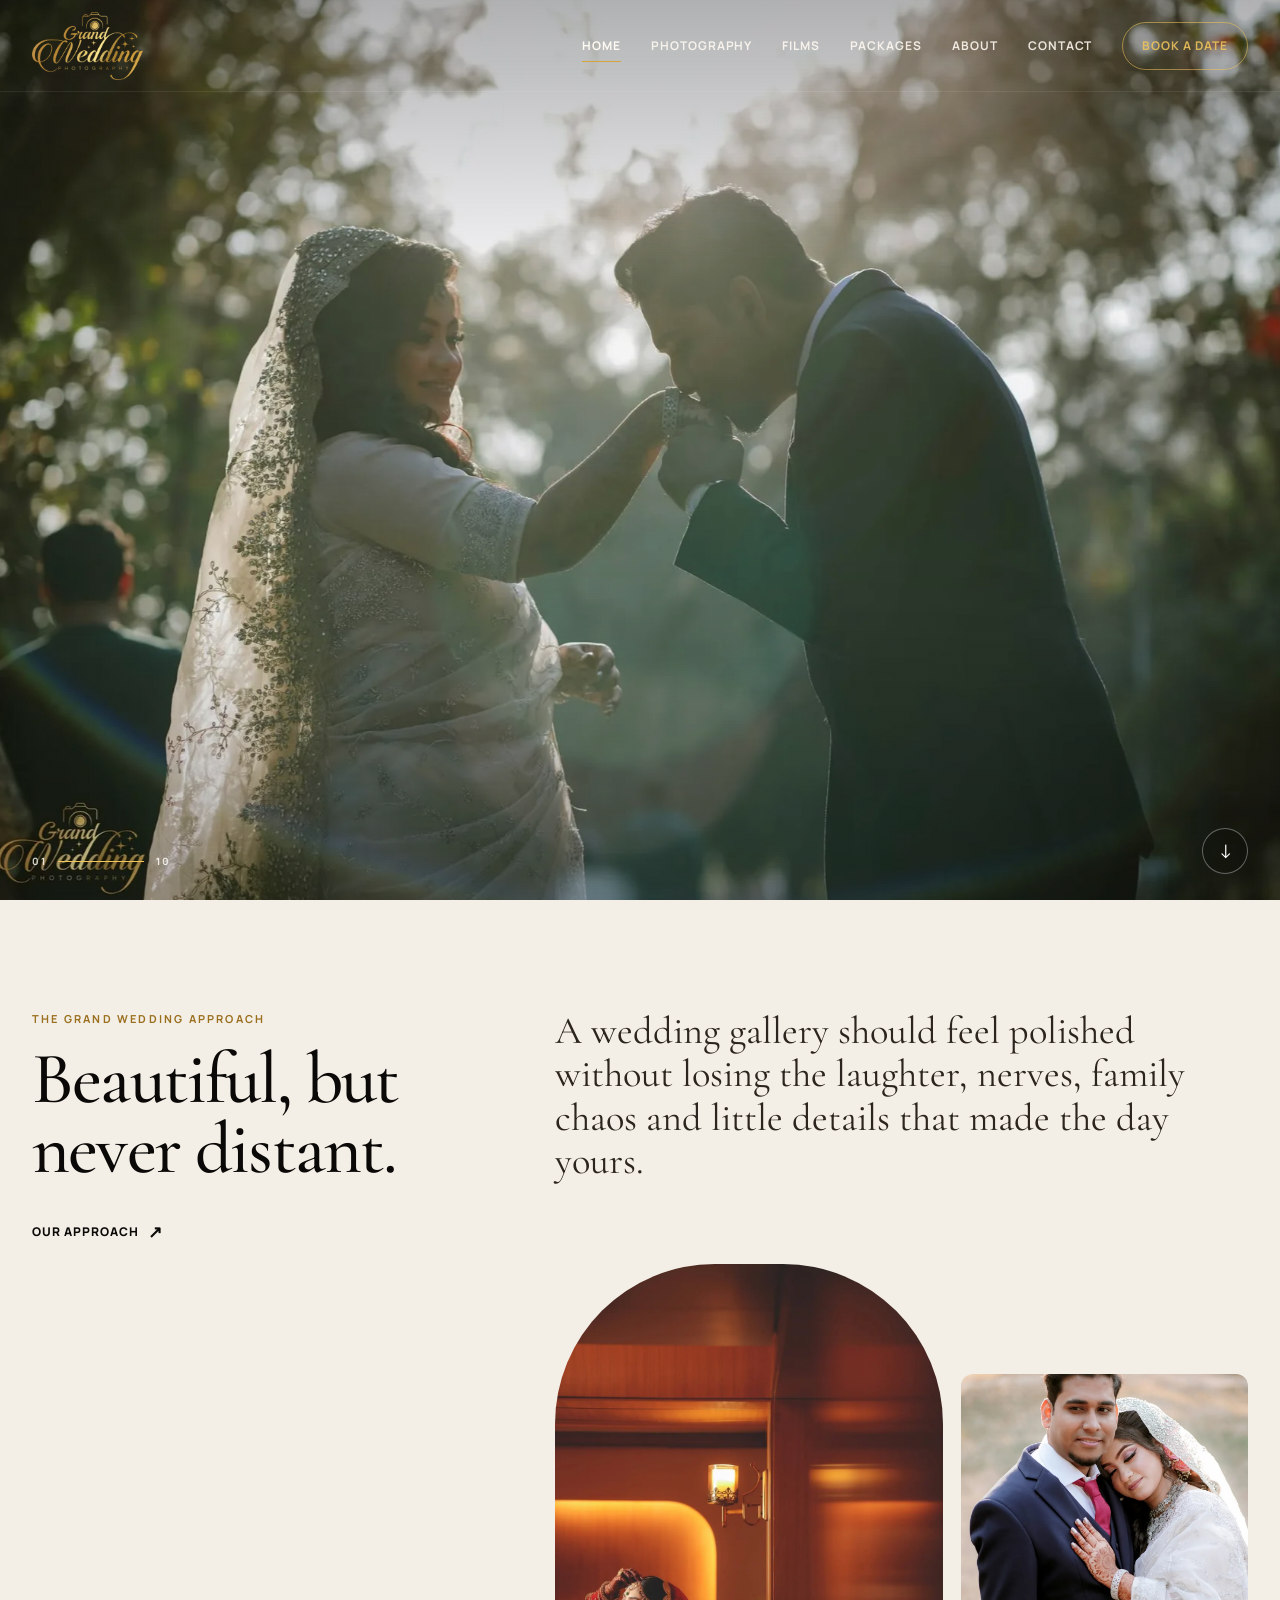
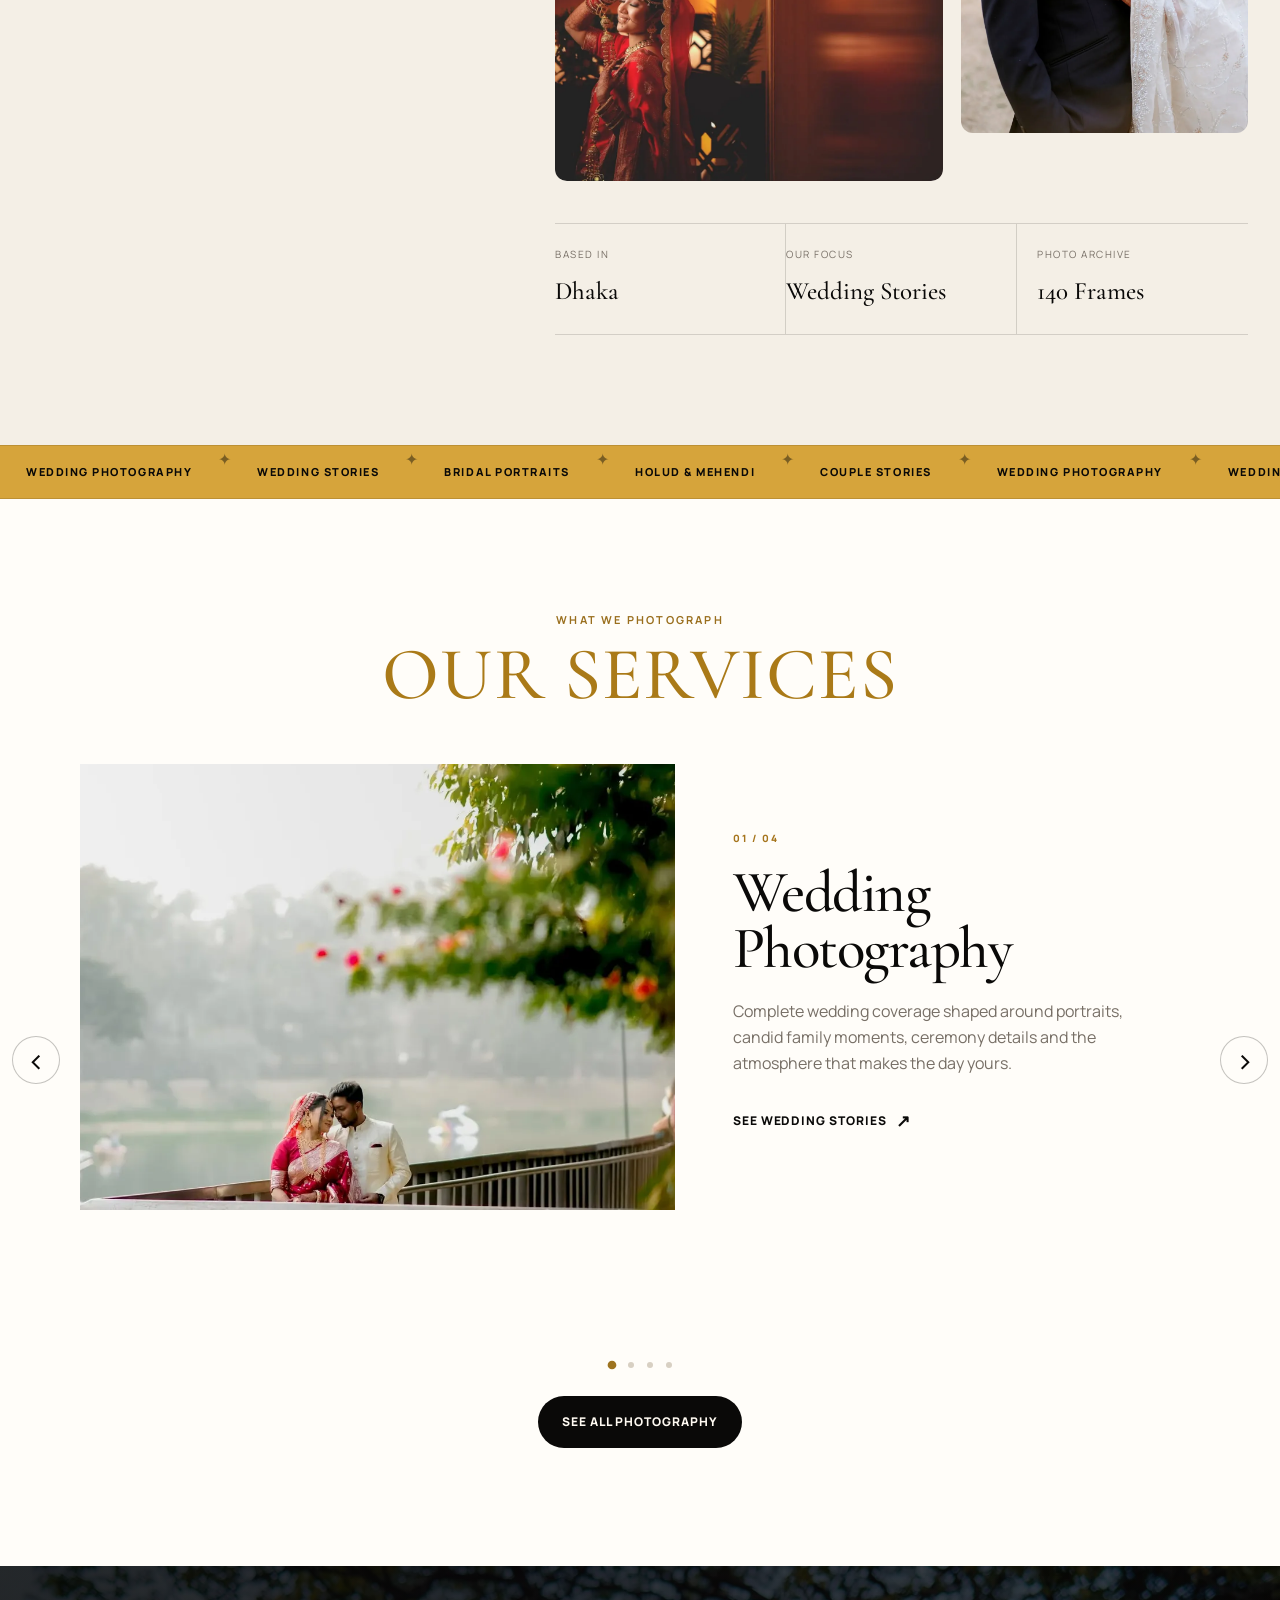
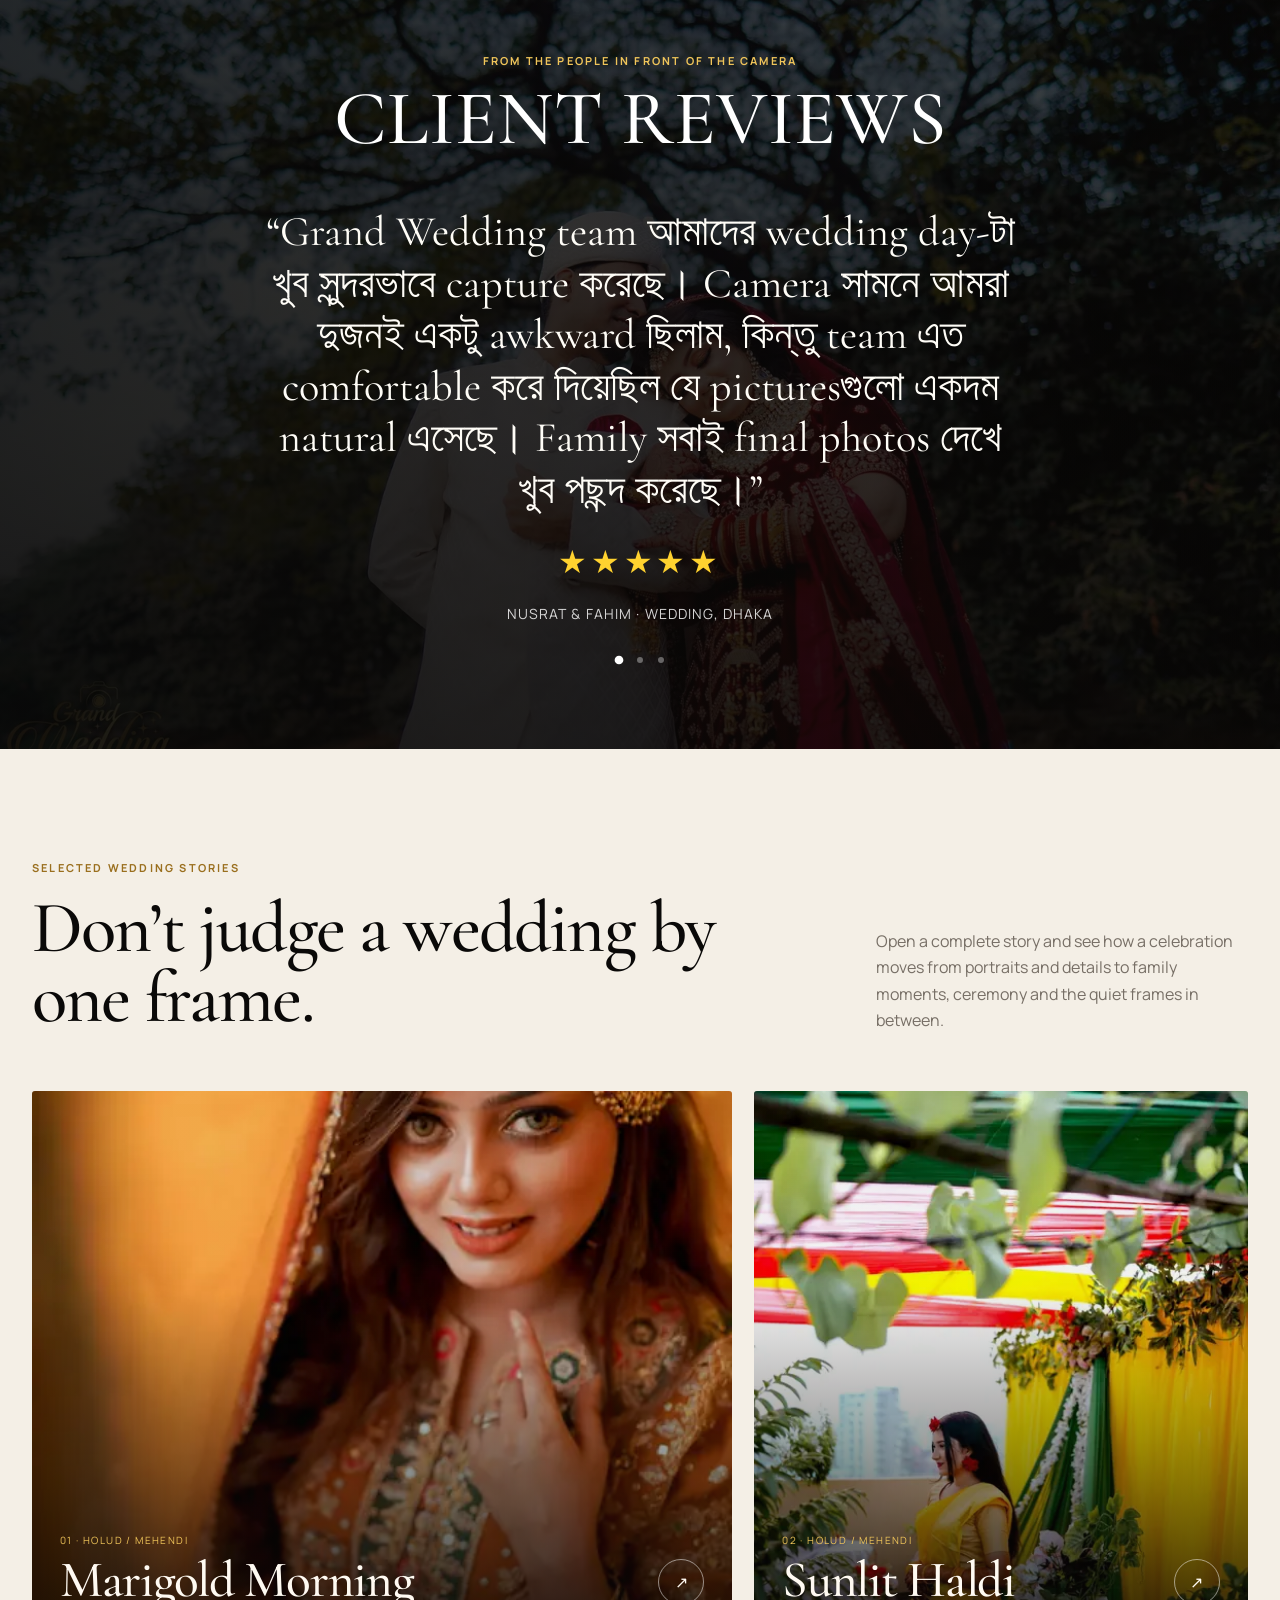
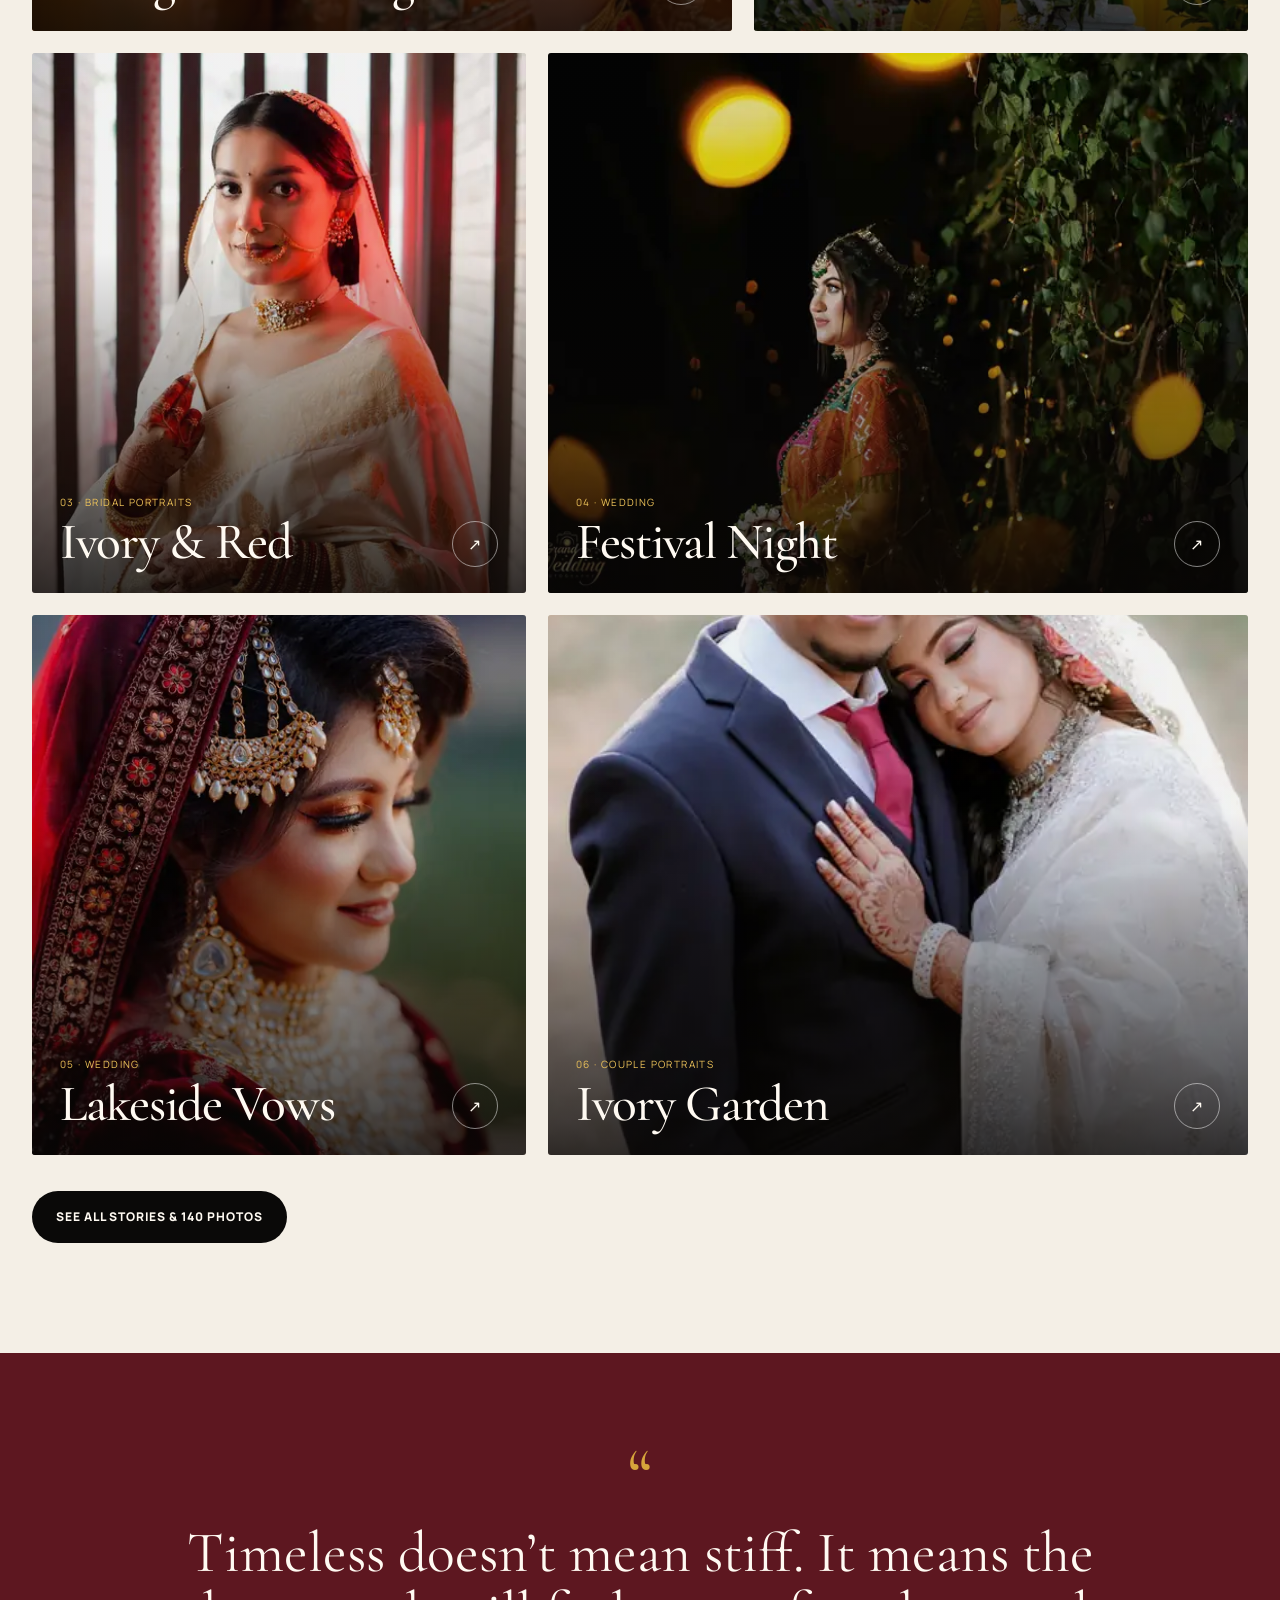
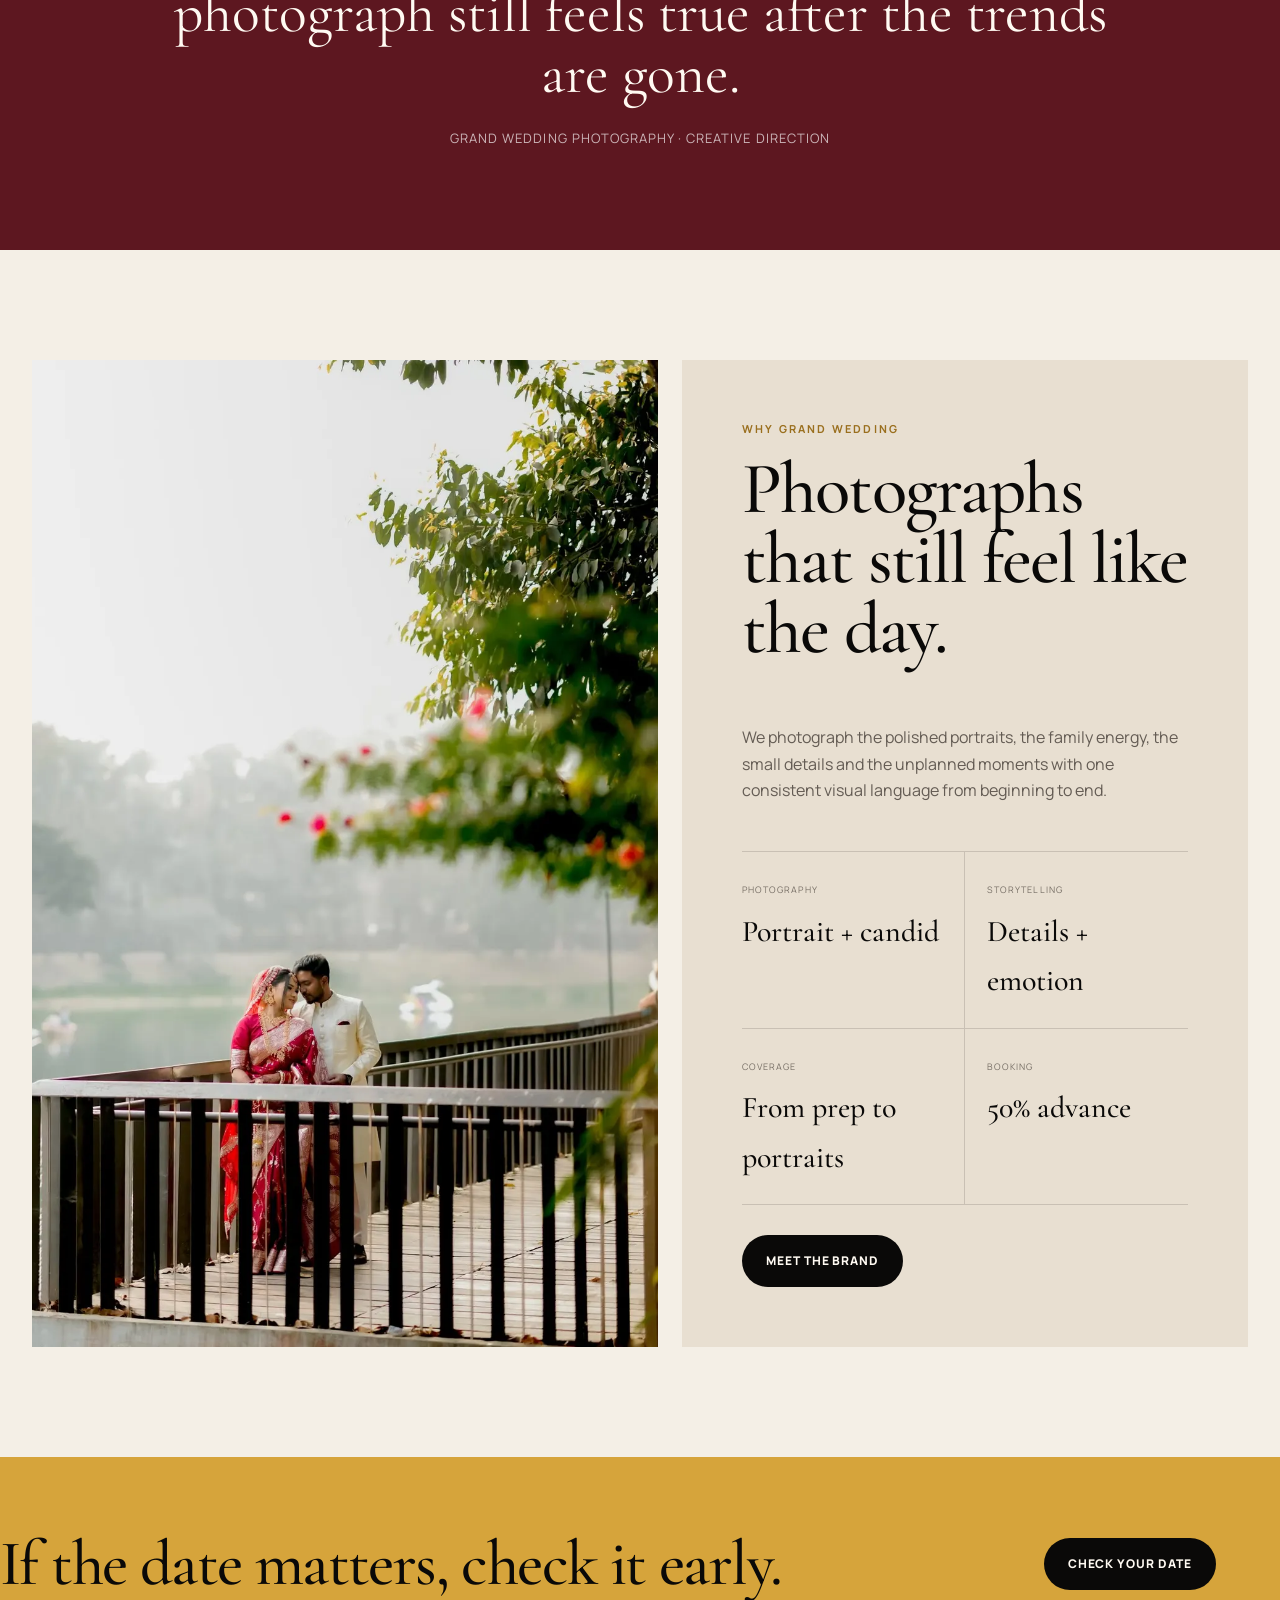
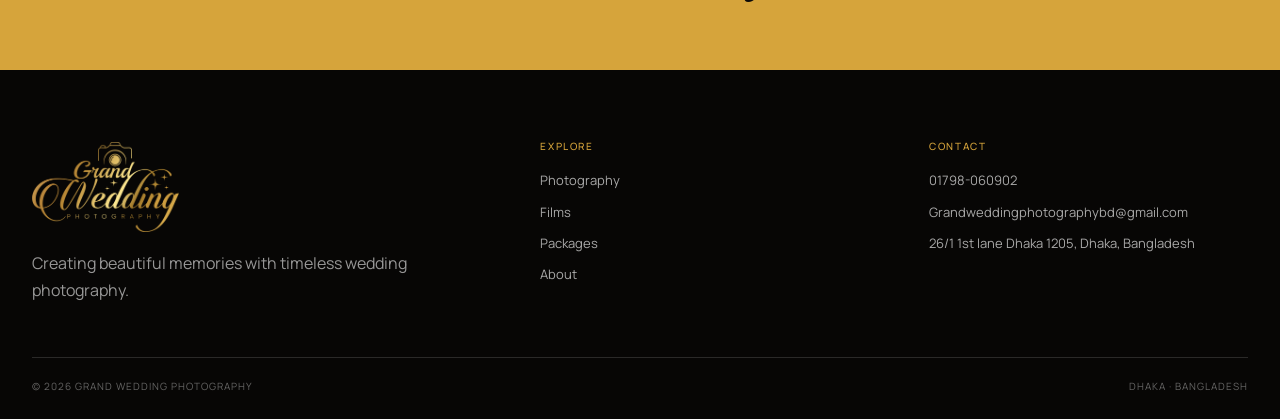
==== commit e9ee2dca: "Add files via upload" ====
--- a/index.html
+++ b/index.html
@@ -184,19 +184,19 @@
     <h2 id="reviewsTitle">Client Reviews</h2>
     <div class="review-slides">
       <article class="review-slide is-active">
-        <p class="review-placeholder">Add your verified client review here.</p>
-        <div class="review-stars" aria-label="Review rating placeholder">★★★★★</div>
-        <p class="review-author">Verified Client Review 01</p>
+        <p class="review-placeholder">“Grand Wedding team আমাদের wedding day-টা খুব সুন্দরভাবে capture করেছে। Camera সামনে আমরা দুজনই একটু awkward ছিলাম, কিন্তু team এত comfortable করে দিয়েছিল যে picturesগুলো একদম natural এসেছে। Family সবাই final photos দেখে খুব পছন্দ করেছে।”</p>
+        <div class="review-stars" aria-label="5 out of 5 stars">★★★★★</div>
+        <p class="review-author">Nusrat &amp; Fahim · Wedding, Dhaka</p>
       </article>
       <article class="review-slide">
-        <p class="review-placeholder">Add your verified client review here.</p>
-        <div class="review-stars" aria-label="Review rating placeholder">★★★★★</div>
-        <p class="review-author">Verified Client Review 02</p>
+        <p class="review-placeholder">“Holud আর wedding—দুইটা event-এর জন্য তাদের নিয়েছিলাম। Team time মতো venue-তে ছিল, কোনো কিছু নিয়ে বারবার বলতে হয়নি। বিশেষ করে candid photos আর bridal portraitsগুলো আমার সবচেয়ে বেশি ভালো লেগেছে।”</p>
+        <div class="review-stars" aria-label="5 out of 5 stars">★★★★★</div>
+        <p class="review-author">Sadia Rahman · Holud &amp; Wedding, Mirpur</p>
       </article>
       <article class="review-slide">
-        <p class="review-placeholder">Add your verified client review here.</p>
-        <div class="review-stars" aria-label="Review rating placeholder">★★★★★</div>
-        <p class="review-author">Verified Client Review 03</p>
+        <p class="review-placeholder">“Photography আর cinematography দুটোই নিয়েছিলাম। পুরো event জুড়ে team খুব cooperative ছিল এবং important momentsগুলো miss করেনি। Final pictures আর wedding film পাওয়ার পর মনে হয়েছে decisionটা একদম worth it ছিল।”</p>
+        <div class="review-stars" aria-label="5 out of 5 stars">★★★★★</div>
+        <p class="review-author">Tahmid &amp; Jannat · Wedding, Uttara</p>
       </article>
     </div>
     <div class="review-dots" aria-label="Choose review">
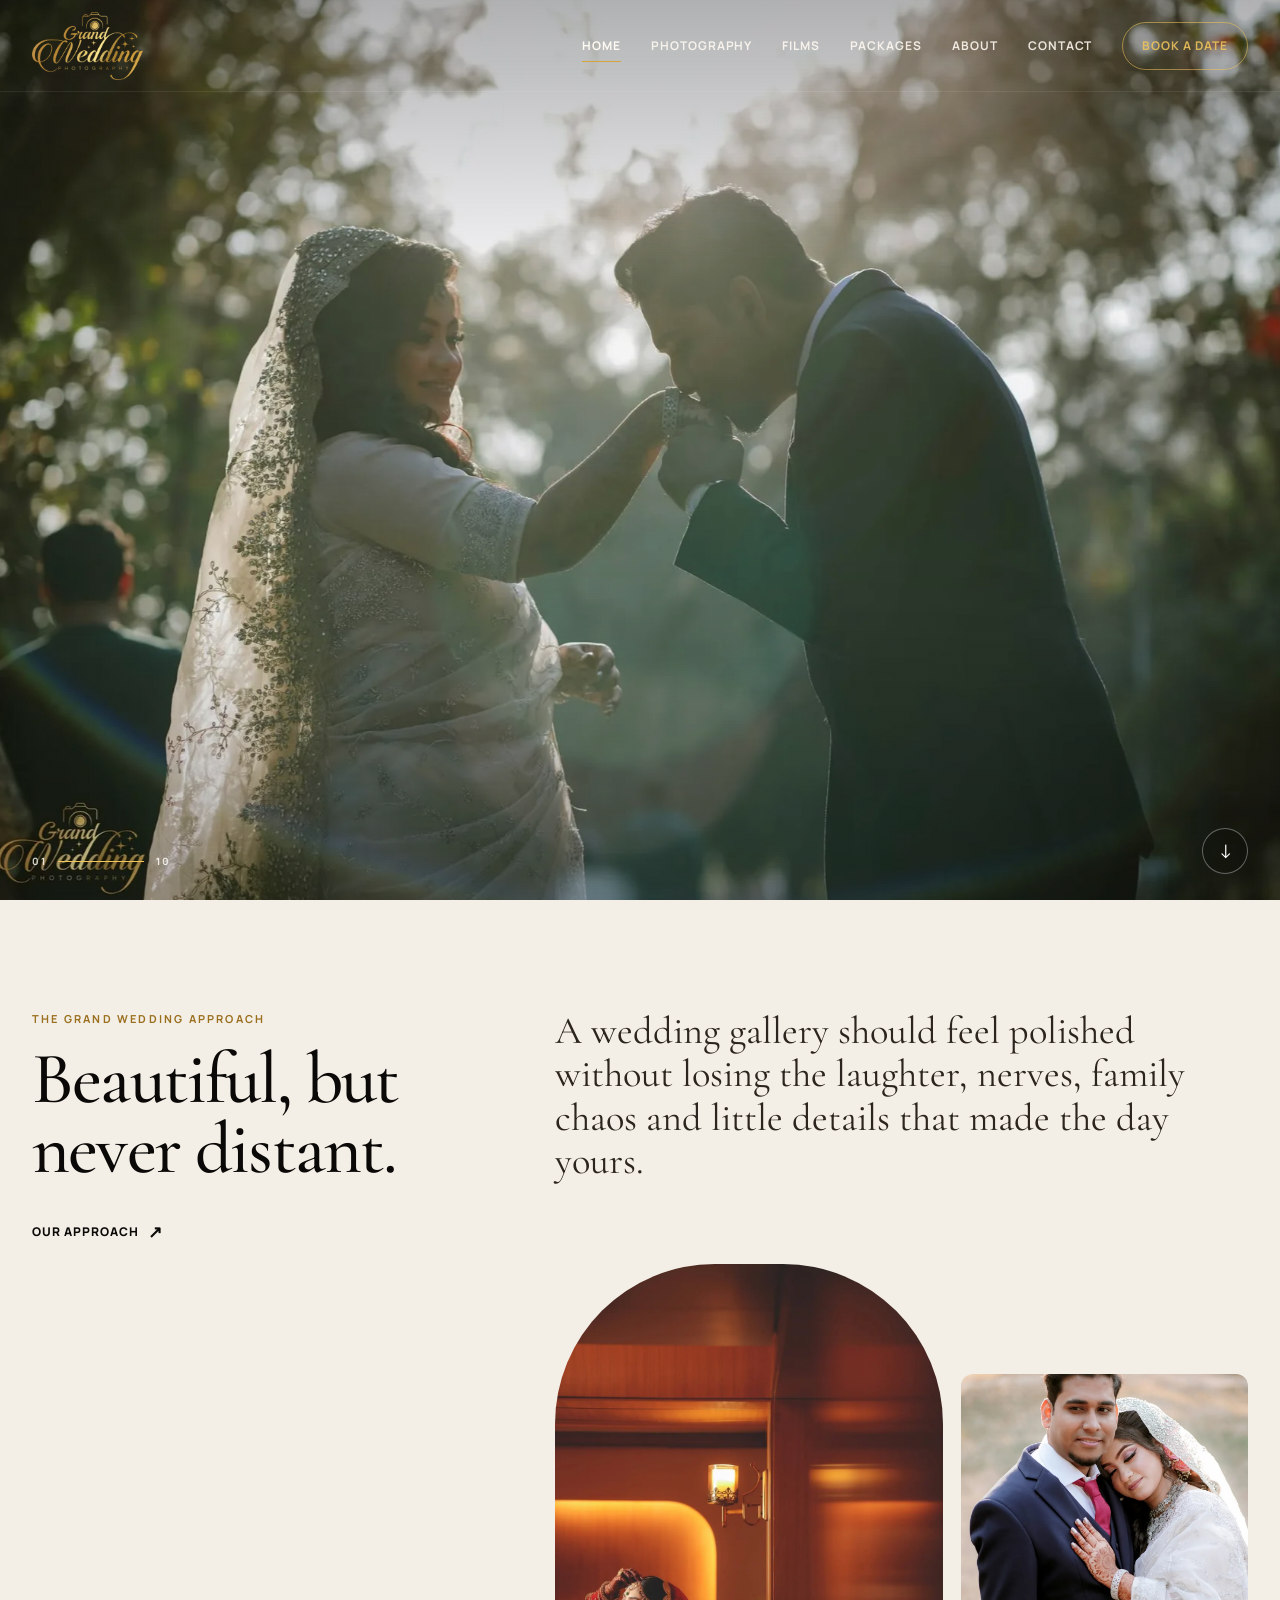
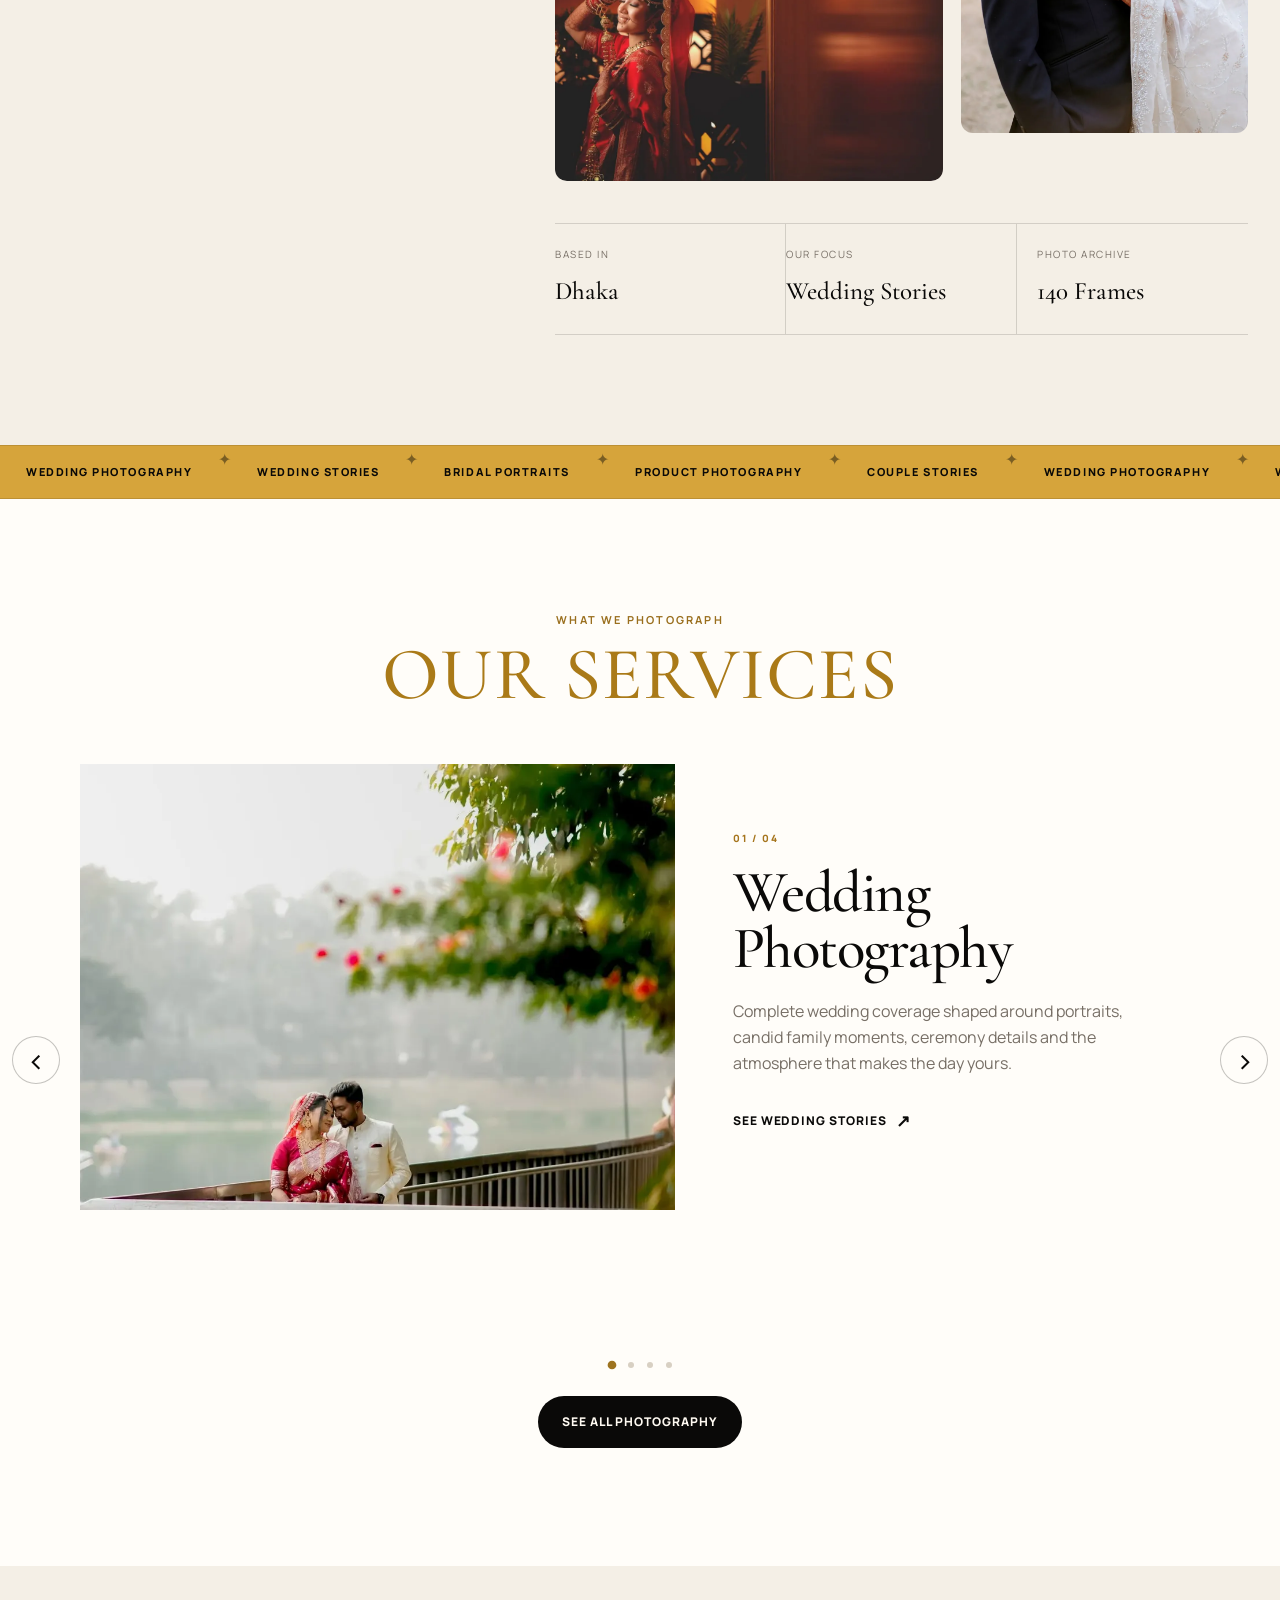
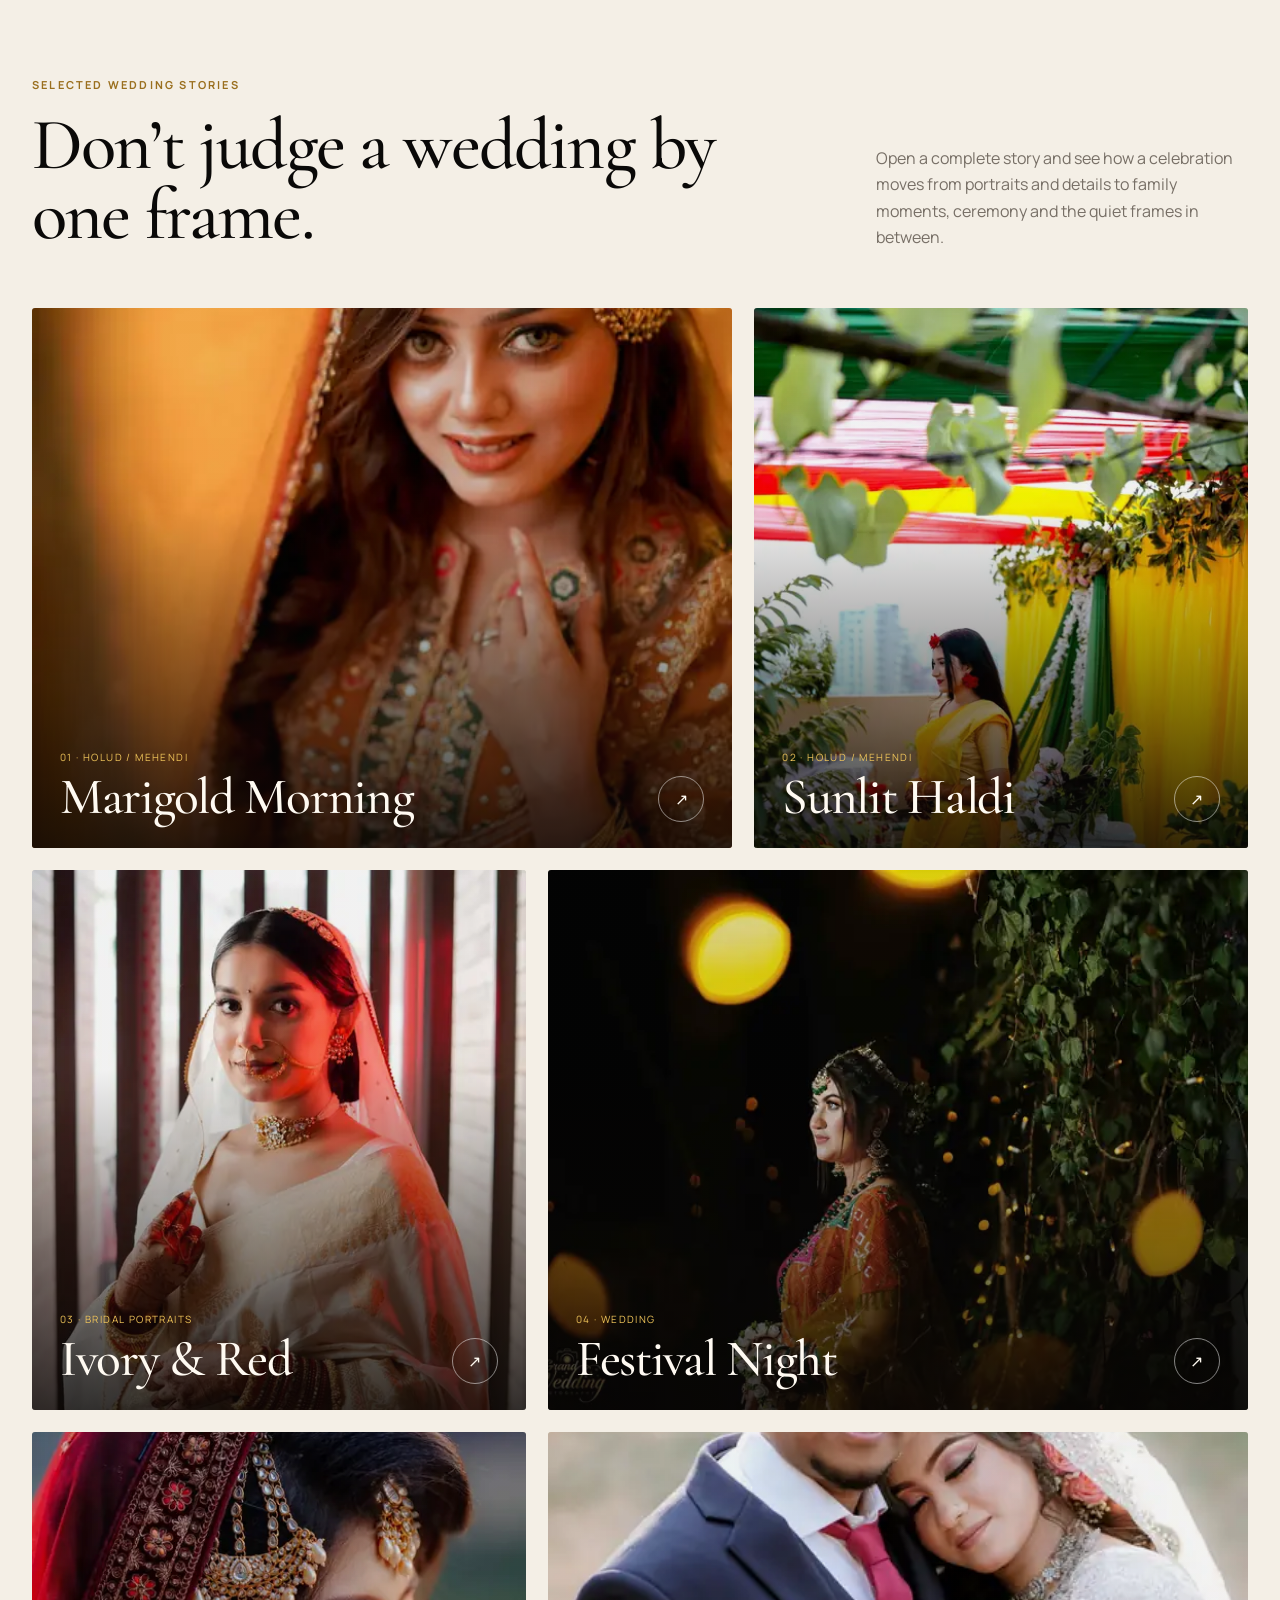
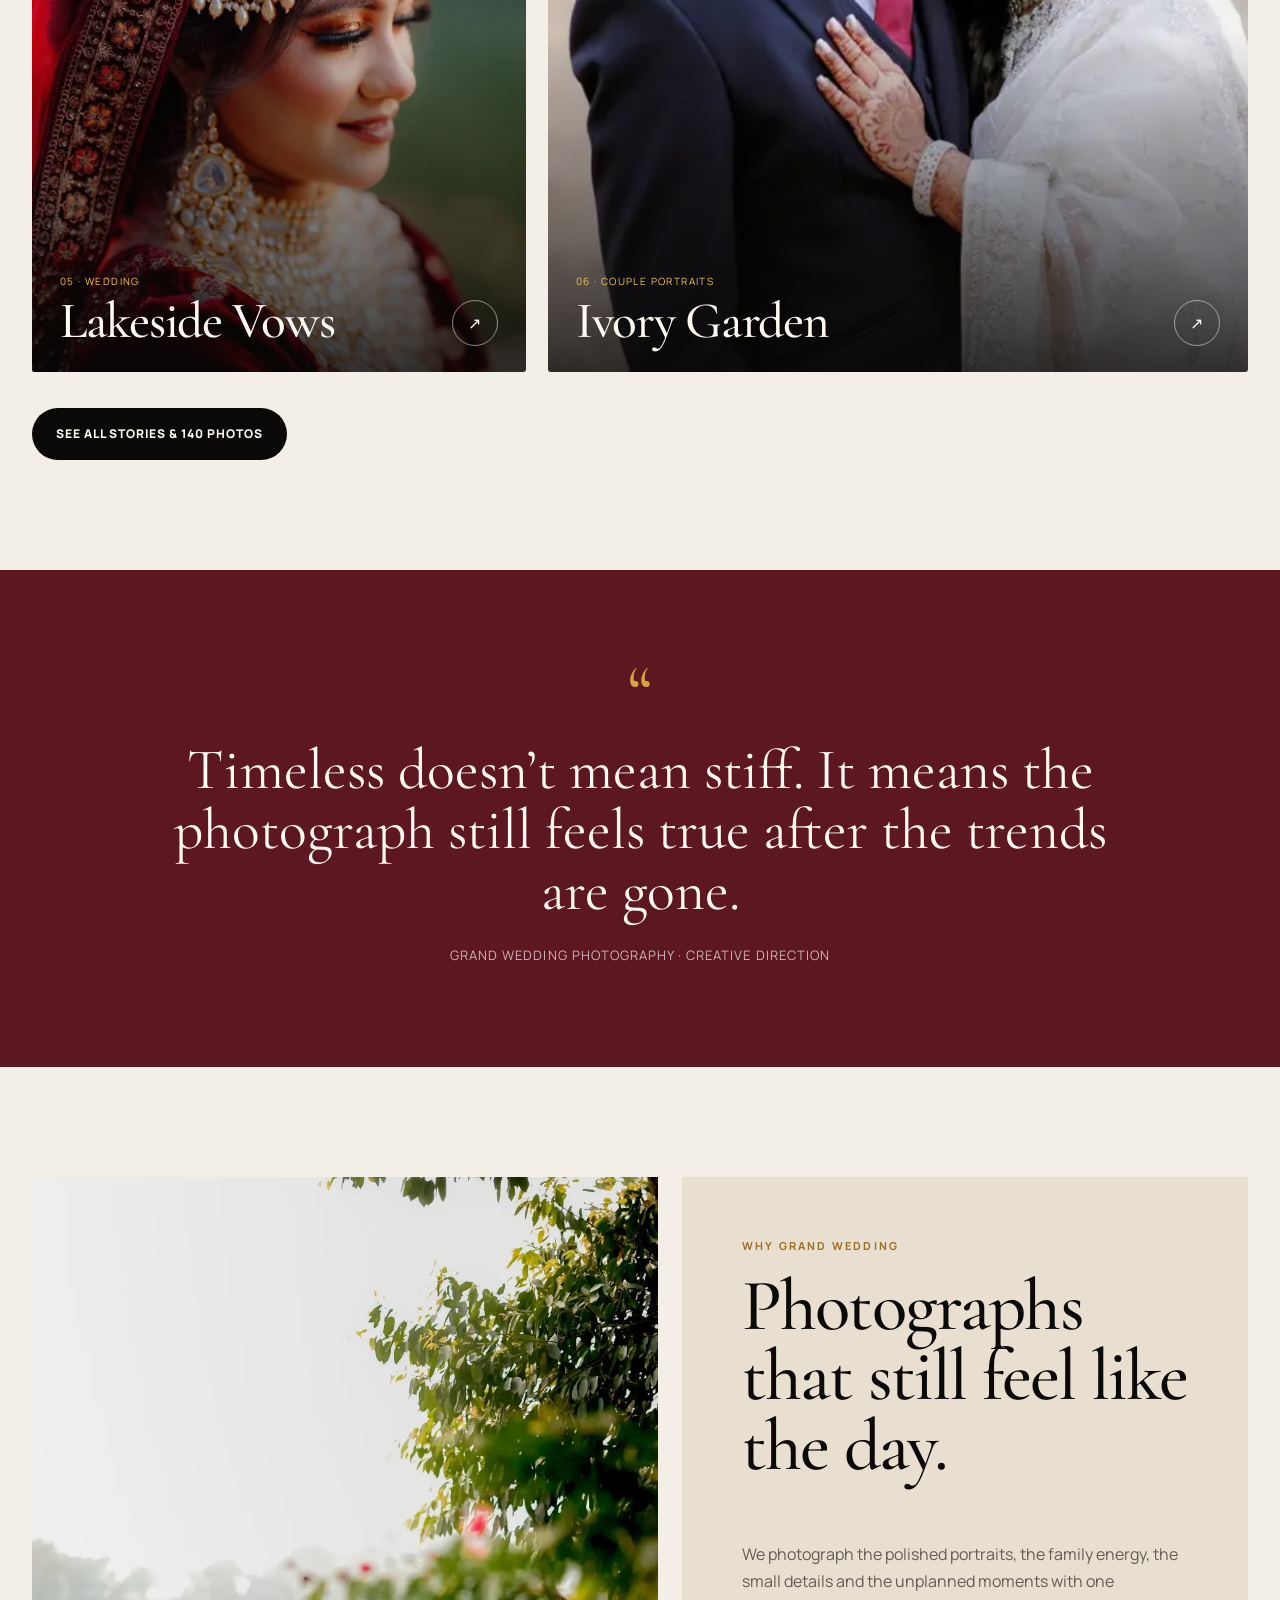
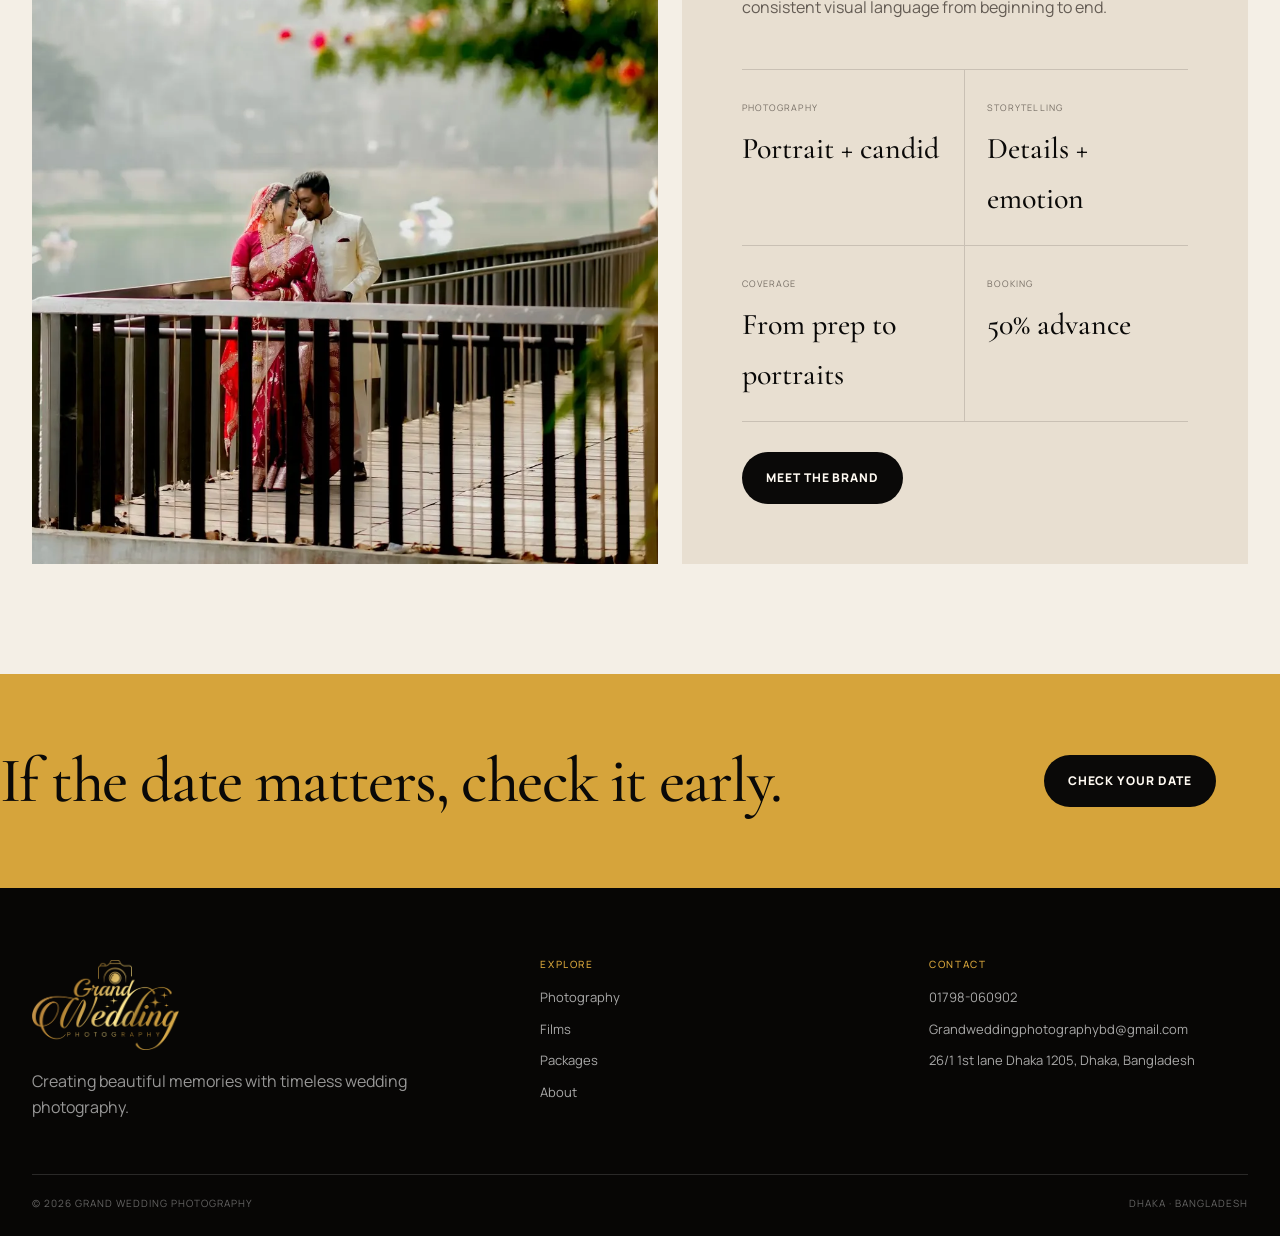
==== commit 4044133d: "Add files via upload" ====
--- a/index.html
+++ b/index.html
@@ -111,8 +111,8 @@
 </section>
 <div aria-hidden="true" class="ticker">
 <div class="ticker-track">
-<span>Wedding Photography</span><i>✦</i><span>Wedding Stories</span><i>✦</i><span>Bridal Portraits</span><i>✦</i><span>Holud &amp; Mehendi</span><i>✦</i><span>Couple Stories</span><i>✦</i>
-<span>Wedding Photography</span><i>✦</i><span>Wedding Stories</span><i>✦</i><span>Bridal Portraits</span><i>✦</i><span>Holud &amp; Mehendi</span><i>✦</i><span>Couple Stories</span><i>✦</i>
+<span>Wedding Photography</span><i>✦</i><span>Wedding Stories</span><i>✦</i><span>Bridal Portraits</span><i>✦</i><span>Product Photography</span><i>✦</i><span>Couple Stories</span><i>✦</i>
+<span>Wedding Photography</span><i>✦</i><span>Wedding Stories</span><i>✦</i><span>Bridal Portraits</span><i>✦</i><span>Product Photography</span><i>✦</i><span>Couple Stories</span><i>✦</i>
 </div>
 </div>
 <section class="home-services" id="services" aria-labelledby="servicesTitle">
@@ -143,12 +143,12 @@
           </div>
         </article>
         <article class="service-slide">
-          <figure><img src="assets/gallery/full/photo-028.webp" alt="Holud celebration photographed by Grand Wedding Photography" loading="lazy" decoding="async"></figure>
+          <figure><img src="assets/gallery/full/photo-034.webp" alt="Jewellery detail photographed by Grand Wedding Photography" loading="lazy" decoding="async"></figure>
           <div class="service-copy">
             <p class="service-number">03 / 04</p>
-            <h3>Holud &amp; Mehendi</h3>
-            <p>Colour, movement, laughter and family energy photographed with a lively documentary feel while still making room for polished portraits.</p>
-            <a class="text-link" href="photography.html">View celebrations <span>↗</span></a>
+            <h3>Product Photography</h3>
+            <p>Clean, polished product photography for jewellery, fashion, beauty and lifestyle brands, with careful lighting and detail-focused compositions made for digital use.</p>
+            <a class="text-link" href="contact.html">Discuss a product shoot <span>↗</span></a>
           </div>
         </article>
         <article class="service-slide">
@@ -165,47 +165,14 @@
       <div class="service-dots" role="tablist" aria-label="Choose service">
         <button class="is-active" type="button" aria-label="Wedding Photography" aria-selected="true"></button>
         <button type="button" aria-label="Bridal Portraits" aria-selected="false"></button>
-        <button type="button" aria-label="Holud and Mehendi" aria-selected="false"></button>
+        <button type="button" aria-label="Product Photography" aria-selected="false"></button>
         <button type="button" aria-label="Couple and Outdoor Sessions" aria-selected="false"></button>
       </div>
     </div>
     <div class="service-all reveal"><a class="btn btn-dark" href="photography.html">See All Photography</a></div>
   </div>
 </section>
-<section class="client-reviews" aria-labelledby="reviewsTitle" data-review-slider>
-  <div class="review-backgrounds" aria-hidden="true">
-    <img class="is-active" src="assets/gallery/full/photo-060.webp" alt="">
-    <img src="assets/gallery/full/photo-084.webp" alt="" loading="lazy">
-    <img src="assets/gallery/full/photo-138.webp" alt="" loading="lazy">
-  </div>
-  <div class="review-overlay"></div>
-  <div class="review-inner">
-    <p class="eyebrow">From the people in front of the camera</p>
-    <h2 id="reviewsTitle">Client Reviews</h2>
-    <div class="review-slides">
-      <article class="review-slide is-active">
-        <p class="review-placeholder">“Grand Wedding team আমাদের wedding day-টা খুব সুন্দরভাবে capture করেছে। Camera সামনে আমরা দুজনই একটু awkward ছিলাম, কিন্তু team এত comfortable করে দিয়েছিল যে picturesগুলো একদম natural এসেছে। Family সবাই final photos দেখে খুব পছন্দ করেছে।”</p>
-        <div class="review-stars" aria-label="5 out of 5 stars">★★★★★</div>
-        <p class="review-author">Nusrat &amp; Fahim · Wedding, Dhaka</p>
-      </article>
-      <article class="review-slide">
-        <p class="review-placeholder">“Holud আর wedding—দুইটা event-এর জন্য তাদের নিয়েছিলাম। Team time মতো venue-তে ছিল, কোনো কিছু নিয়ে বারবার বলতে হয়নি। বিশেষ করে candid photos আর bridal portraitsগুলো আমার সবচেয়ে বেশি ভালো লেগেছে।”</p>
-        <div class="review-stars" aria-label="5 out of 5 stars">★★★★★</div>
-        <p class="review-author">Sadia Rahman · Holud &amp; Wedding, Mirpur</p>
-      </article>
-      <article class="review-slide">
-        <p class="review-placeholder">“Photography আর cinematography দুটোই নিয়েছিলাম। পুরো event জুড়ে team খুব cooperative ছিল এবং important momentsগুলো miss করেনি। Final pictures আর wedding film পাওয়ার পর মনে হয়েছে decisionটা একদম worth it ছিল।”</p>
-        <div class="review-stars" aria-label="5 out of 5 stars">★★★★★</div>
-        <p class="review-author">Tahmid &amp; Jannat · Wedding, Uttara</p>
-      </article>
-    </div>
-    <div class="review-dots" aria-label="Choose review">
-      <button class="is-active" type="button" aria-label="Review 1" aria-selected="true"></button>
-      <button type="button" aria-label="Review 2" aria-selected="false"></button>
-      <button type="button" aria-label="Review 3" aria-selected="false"></button>
-    </div>
-  </div>
-</section>
+
 <section class="section">
 <div class="container">
 <div class="section-head reveal">
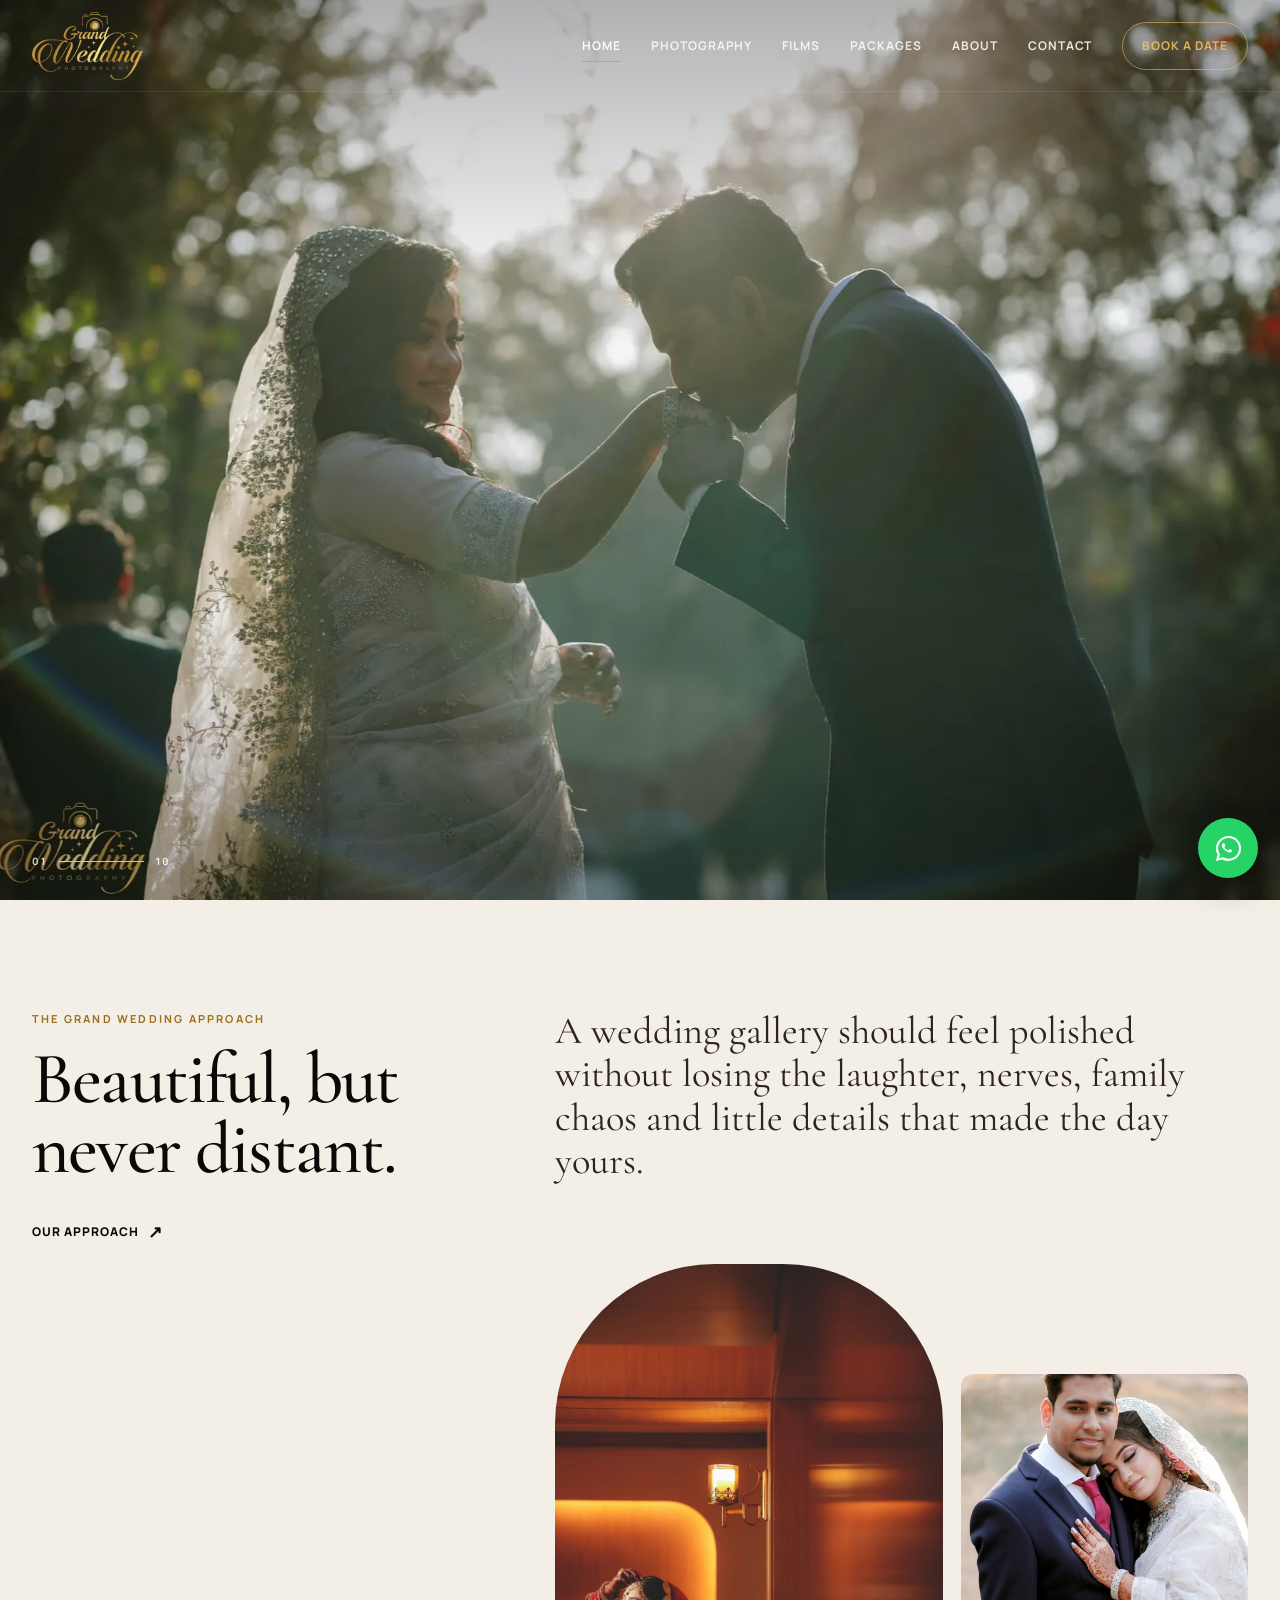
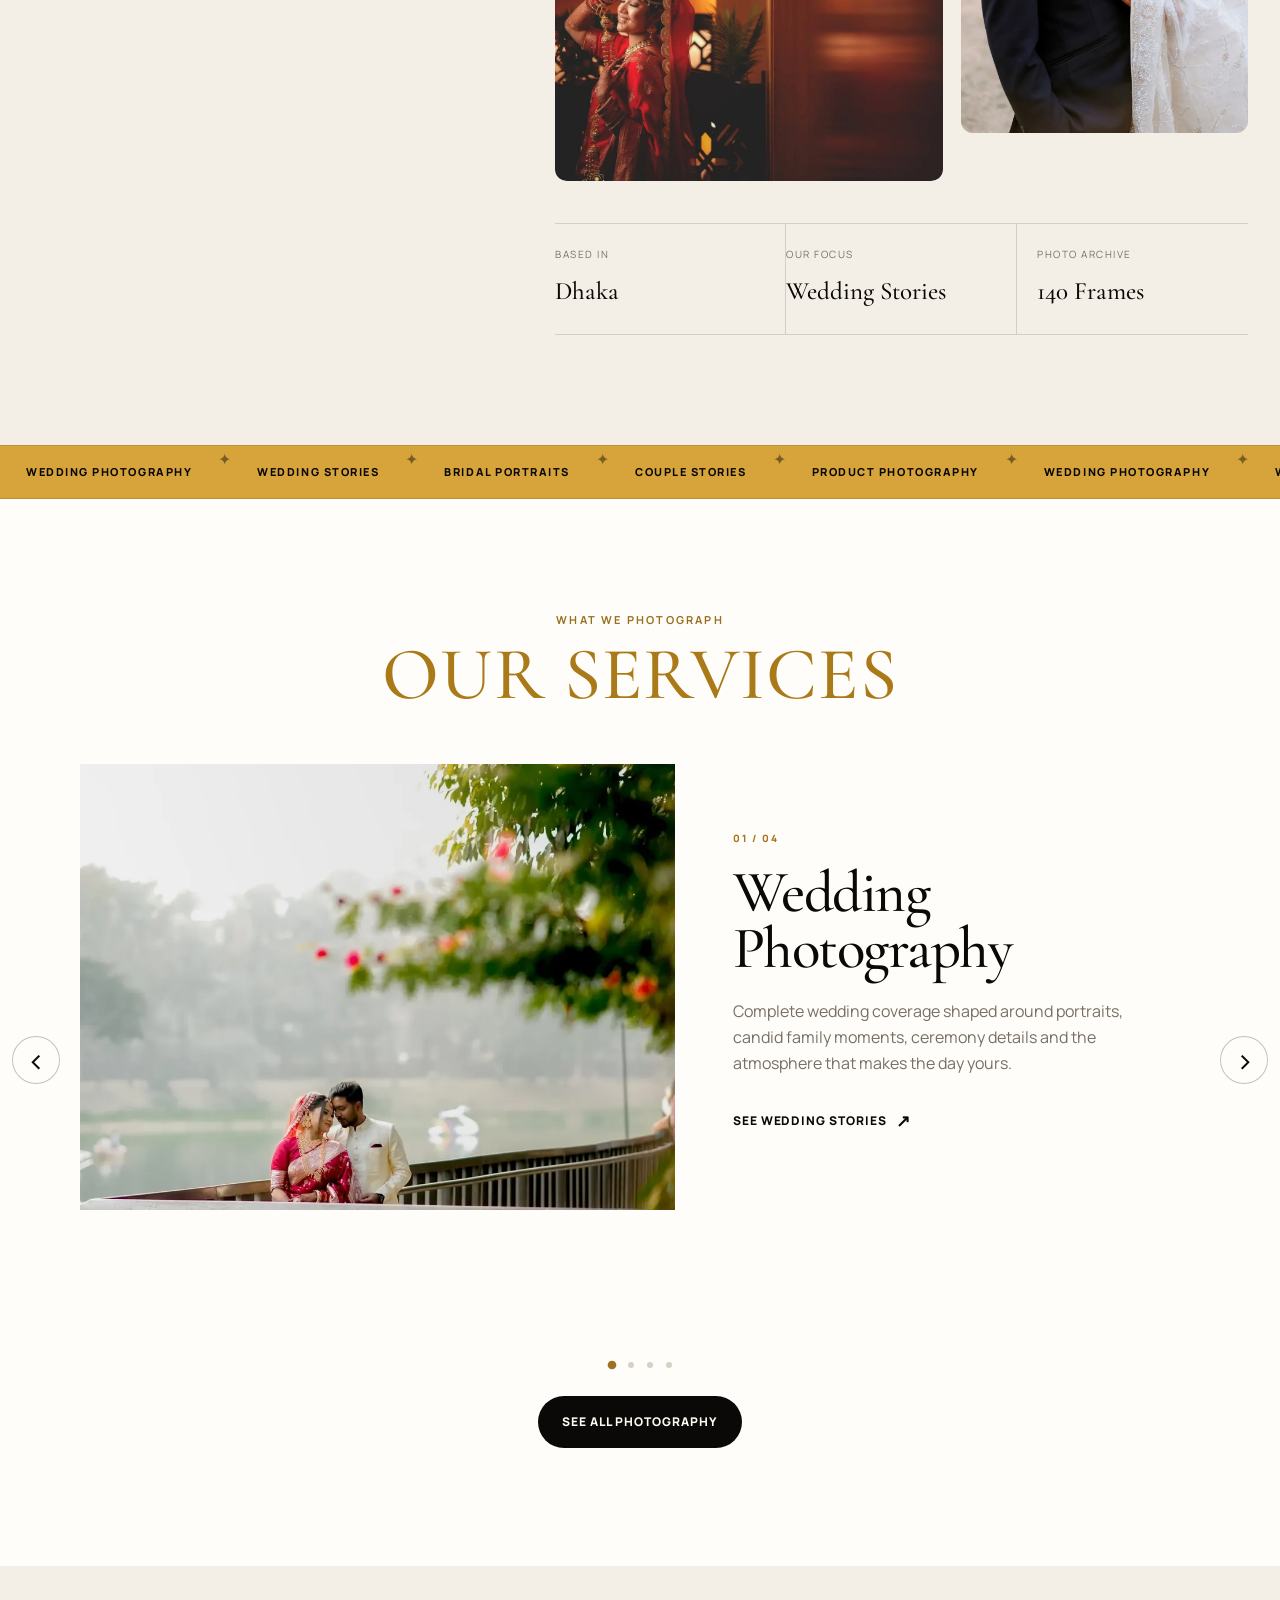
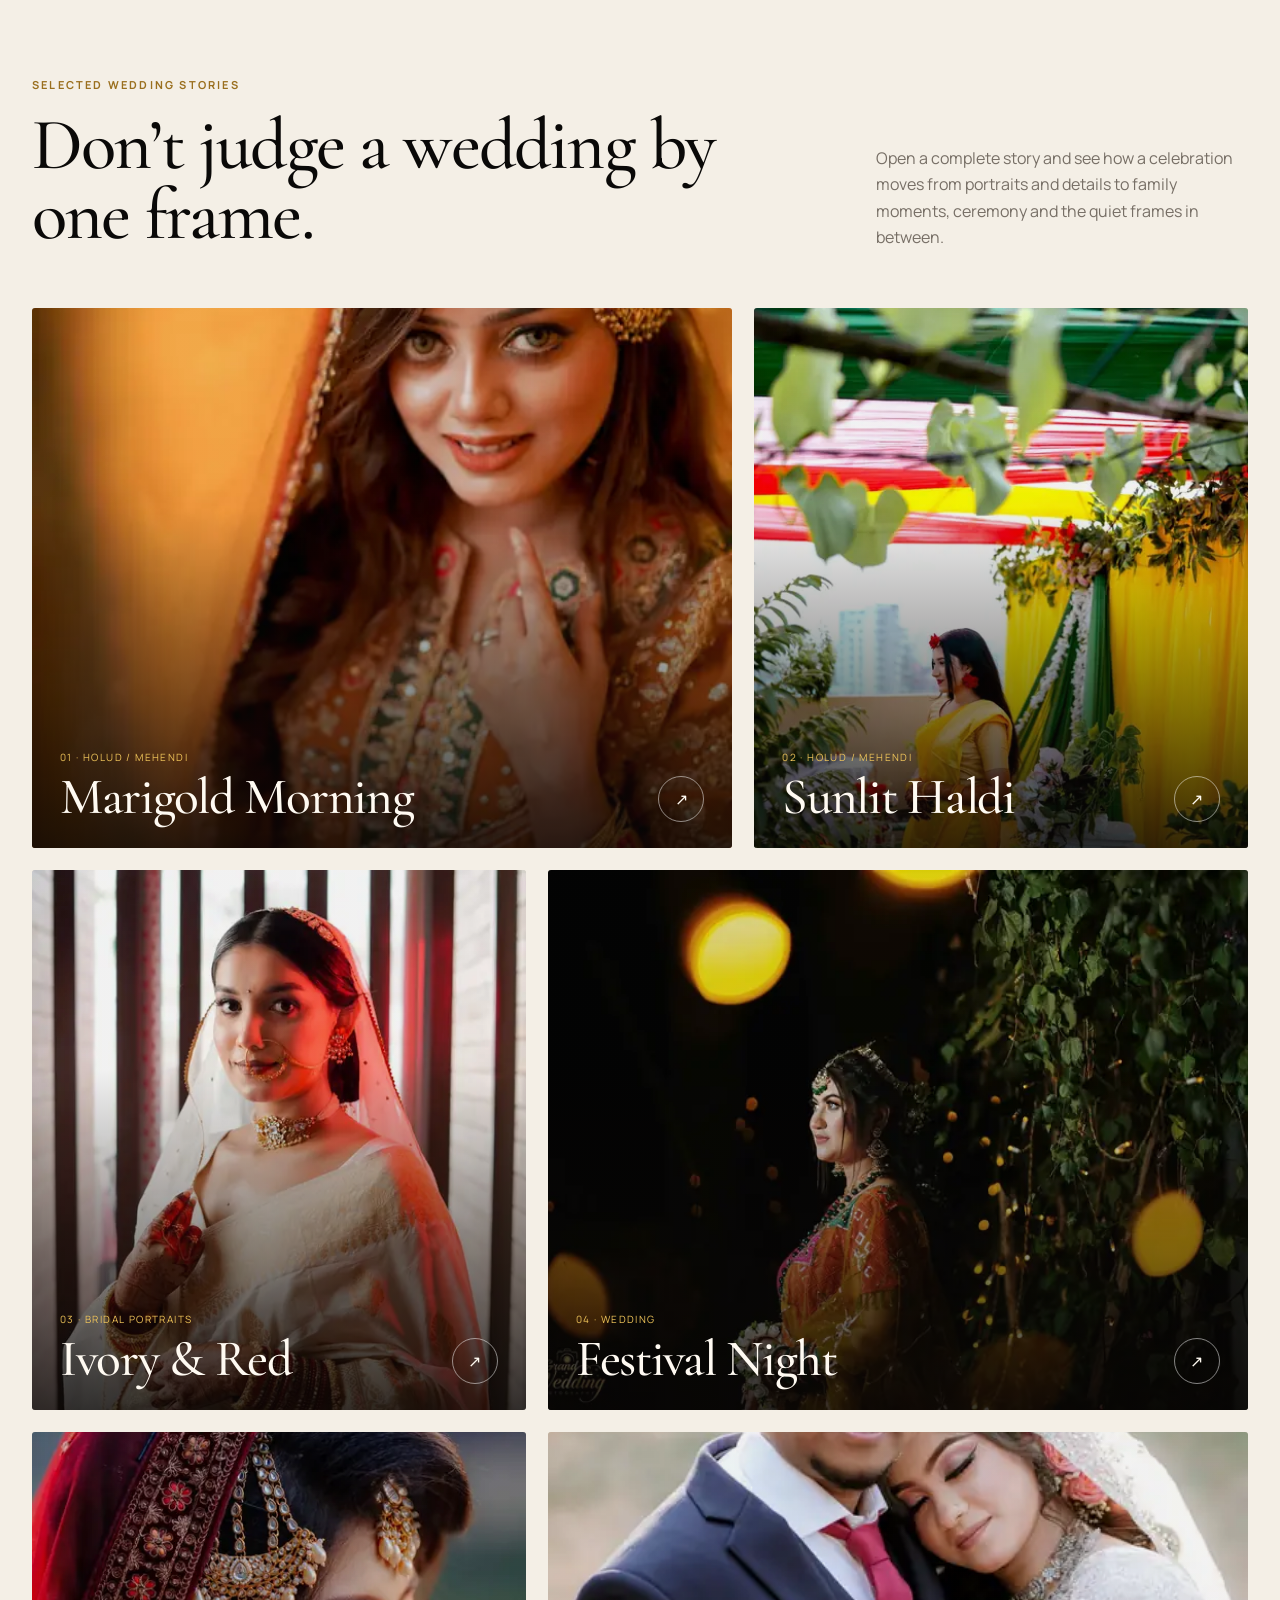
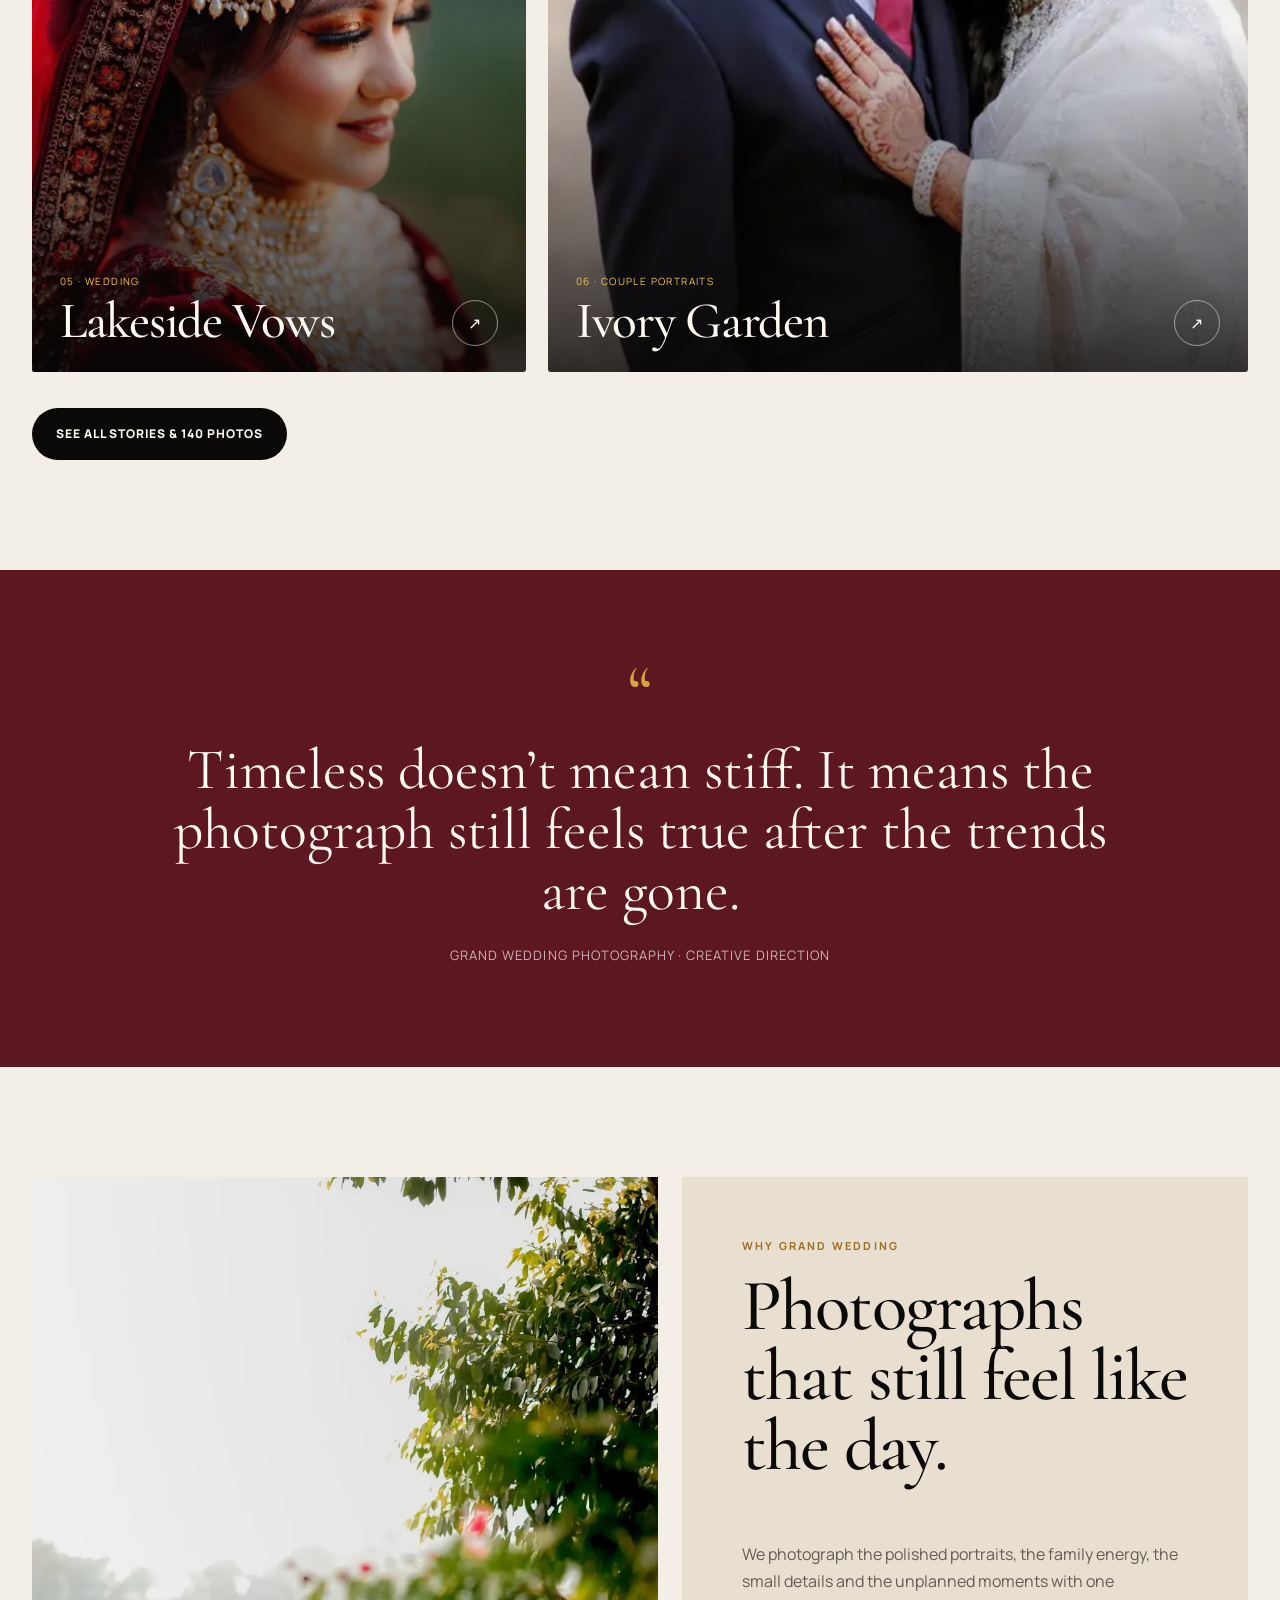
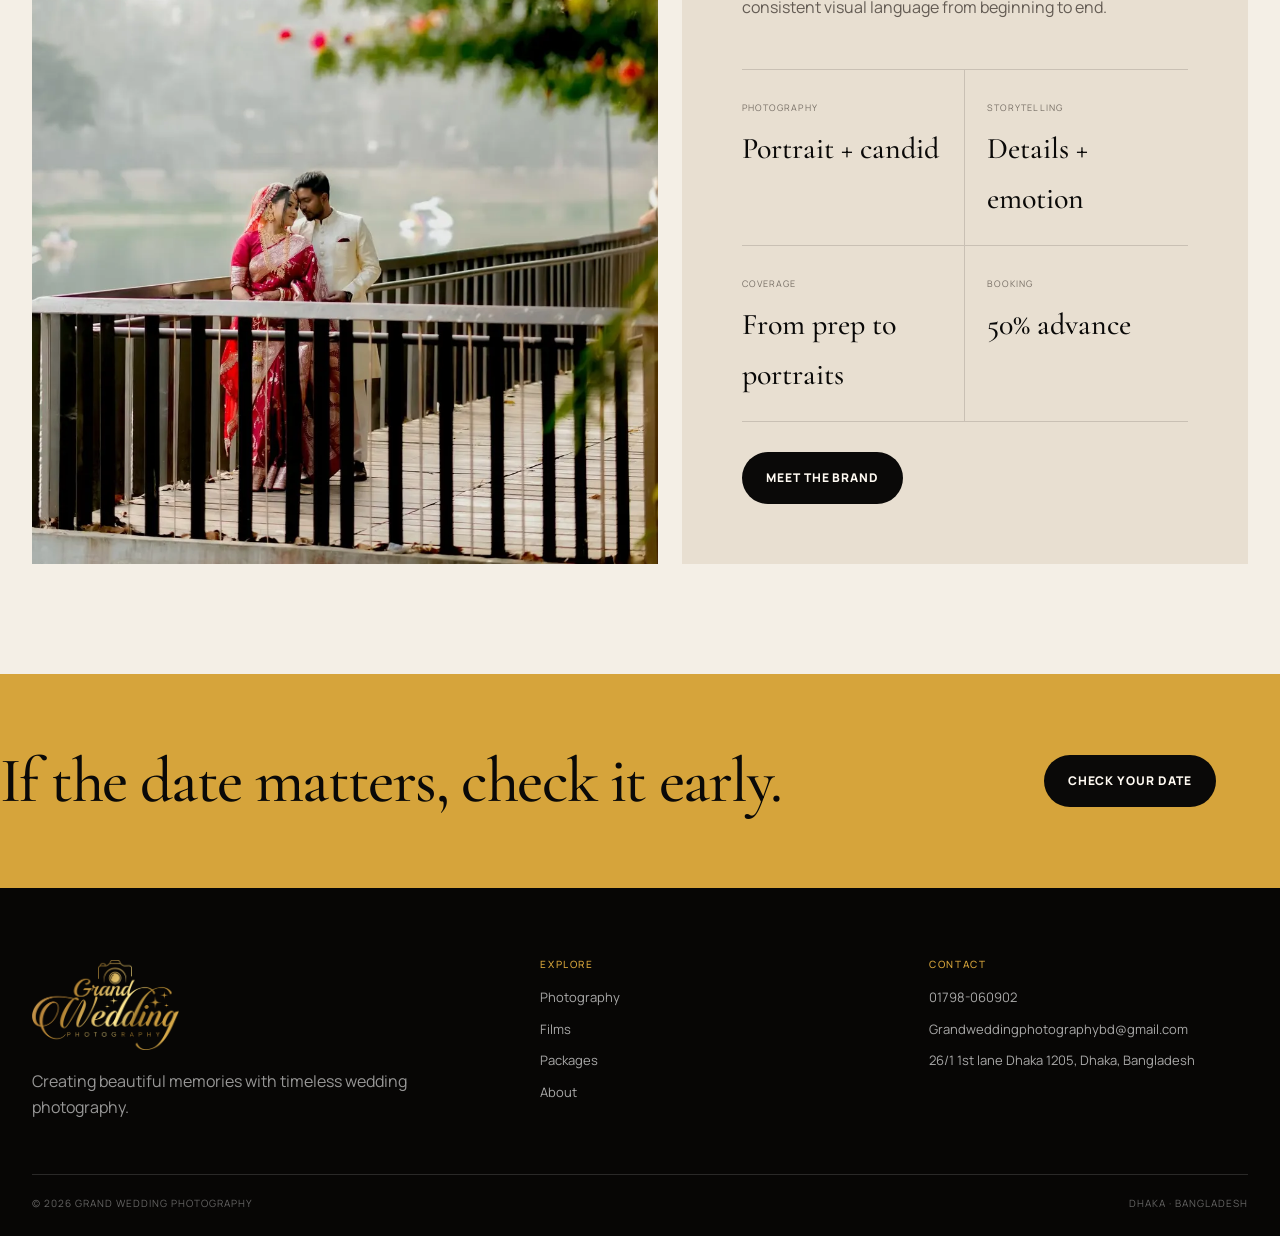
==== commit 86a3df11: "Add files via upload" ====
--- a/index.html
+++ b/index.html
@@ -111,8 +111,8 @@
 </section>
 <div aria-hidden="true" class="ticker">
 <div class="ticker-track">
-<span>Wedding Photography</span><i>✦</i><span>Wedding Stories</span><i>✦</i><span>Bridal Portraits</span><i>✦</i><span>Product Photography</span><i>✦</i><span>Couple Stories</span><i>✦</i>
-<span>Wedding Photography</span><i>✦</i><span>Wedding Stories</span><i>✦</i><span>Bridal Portraits</span><i>✦</i><span>Product Photography</span><i>✦</i><span>Couple Stories</span><i>✦</i>
+<span>Wedding Photography</span><i>✦</i><span>Wedding Stories</span><i>✦</i><span>Bridal Portraits</span><i>✦</i><span>Couple Stories</span><i>✦</i><span>Product Photography</span><i>✦</i>
+<span>Wedding Photography</span><i>✦</i><span>Wedding Stories</span><i>✦</i><span>Bridal Portraits</span><i>✦</i><span>Couple Stories</span><i>✦</i><span>Product Photography</span><i>✦</i>
 </div>
 </div>
 <section class="home-services" id="services" aria-labelledby="servicesTitle">
@@ -143,21 +143,21 @@
           </div>
         </article>
         <article class="service-slide">
-          <figure><img src="assets/gallery/full/photo-034.webp" alt="Jewellery detail photographed by Grand Wedding Photography" loading="lazy" decoding="async"></figure>
+          <figure><img src="assets/gallery/full/photo-077.webp" alt="Outdoor couple portrait by Grand Wedding Photography" loading="lazy" decoding="async"></figure>
           <div class="service-copy">
             <p class="service-number">03 / 04</p>
-            <h3>Product Photography</h3>
-            <p>Clean, polished product photography for jewellery, fashion, beauty and lifestyle brands, with careful lighting and detail-focused compositions made for digital use.</p>
-            <a class="text-link" href="contact.html">Discuss a product shoot <span>↗</span></a>
-          </div>
-        </article>
-        <article class="service-slide">
-          <figure><img src="assets/gallery/full/photo-077.webp" alt="Outdoor couple portrait by Grand Wedding Photography" loading="lazy" decoding="async"></figure>
-          <div class="service-copy">
-            <p class="service-number">04 / 04</p>
             <h3>Couple &amp; Outdoor Sessions</h3>
             <p>Relaxed couple sessions built around natural movement, clean composition and locations that add something meaningful to the photographs.</p>
             <a class="text-link" href="photography.html">See couple stories <span>↗</span></a>
+          </div>
+        </article>
+        <article class="service-slide">
+          <figure><img src="assets/gallery/full/product-photography.jpeg" alt="Professional product photography studio setup by Grand Wedding Photography" loading="lazy" decoding="async"></figure>
+          <div class="service-copy">
+            <p class="service-number">04 / 04</p>
+            <h3>Product Photography</h3>
+            <p>Clean, polished product photography for jewellery, fashion, beauty, food and lifestyle brands, with controlled lighting and detail-focused compositions made for online stores, campaigns and social media.</p>
+            <a class="text-link" href="contact.html">Discuss a product shoot <span>↗</span></a>
           </div>
         </article>
       </div>
@@ -165,8 +165,8 @@
       <div class="service-dots" role="tablist" aria-label="Choose service">
         <button class="is-active" type="button" aria-label="Wedding Photography" aria-selected="true"></button>
         <button type="button" aria-label="Bridal Portraits" aria-selected="false"></button>
+        <button type="button" aria-label="Couple and Outdoor Sessions" aria-selected="false"></button>
         <button type="button" aria-label="Product Photography" aria-selected="false"></button>
-        <button type="button" aria-label="Couple and Outdoor Sessions" aria-selected="false"></button>
       </div>
     </div>
     <div class="service-all reveal"><a class="btn btn-dark" href="photography.html">See All Photography</a></div>
--- a/site.css
+++ b/site.css
@@ -467,3 +467,33 @@
   .service-slide,.review-slide,.review-backgrounds img{transition:none}
   .service-slide.is-active figure img,.review-backgrounds img.is-active{transform:none}
 }
+
+/* Persistent WhatsApp contact */
+.whatsapp-float{
+  position:fixed;
+  right:22px;
+  bottom:22px;
+  z-index:900;
+  width:60px;
+  height:60px;
+  border-radius:50%;
+  display:grid;
+  place-items:center;
+  background:#25D366;
+  color:#fff;
+  box-shadow:0 12px 30px rgba(0,0,0,.24);
+  transition:transform .2s ease,box-shadow .2s ease;
+}
+.whatsapp-float:hover{
+  transform:translateY(-3px) scale(1.04);
+  box-shadow:0 16px 36px rgba(0,0,0,.3);
+}
+.whatsapp-float:focus-visible{
+  outline:3px solid #fff;
+  outline-offset:3px;
+}
+.whatsapp-float svg{width:31px;height:31px;display:block;fill:currentColor}
+@media (max-width:640px){
+  .whatsapp-float{right:16px;bottom:18px;width:56px;height:56px}
+  .whatsapp-float svg{width:29px;height:29px}
+}
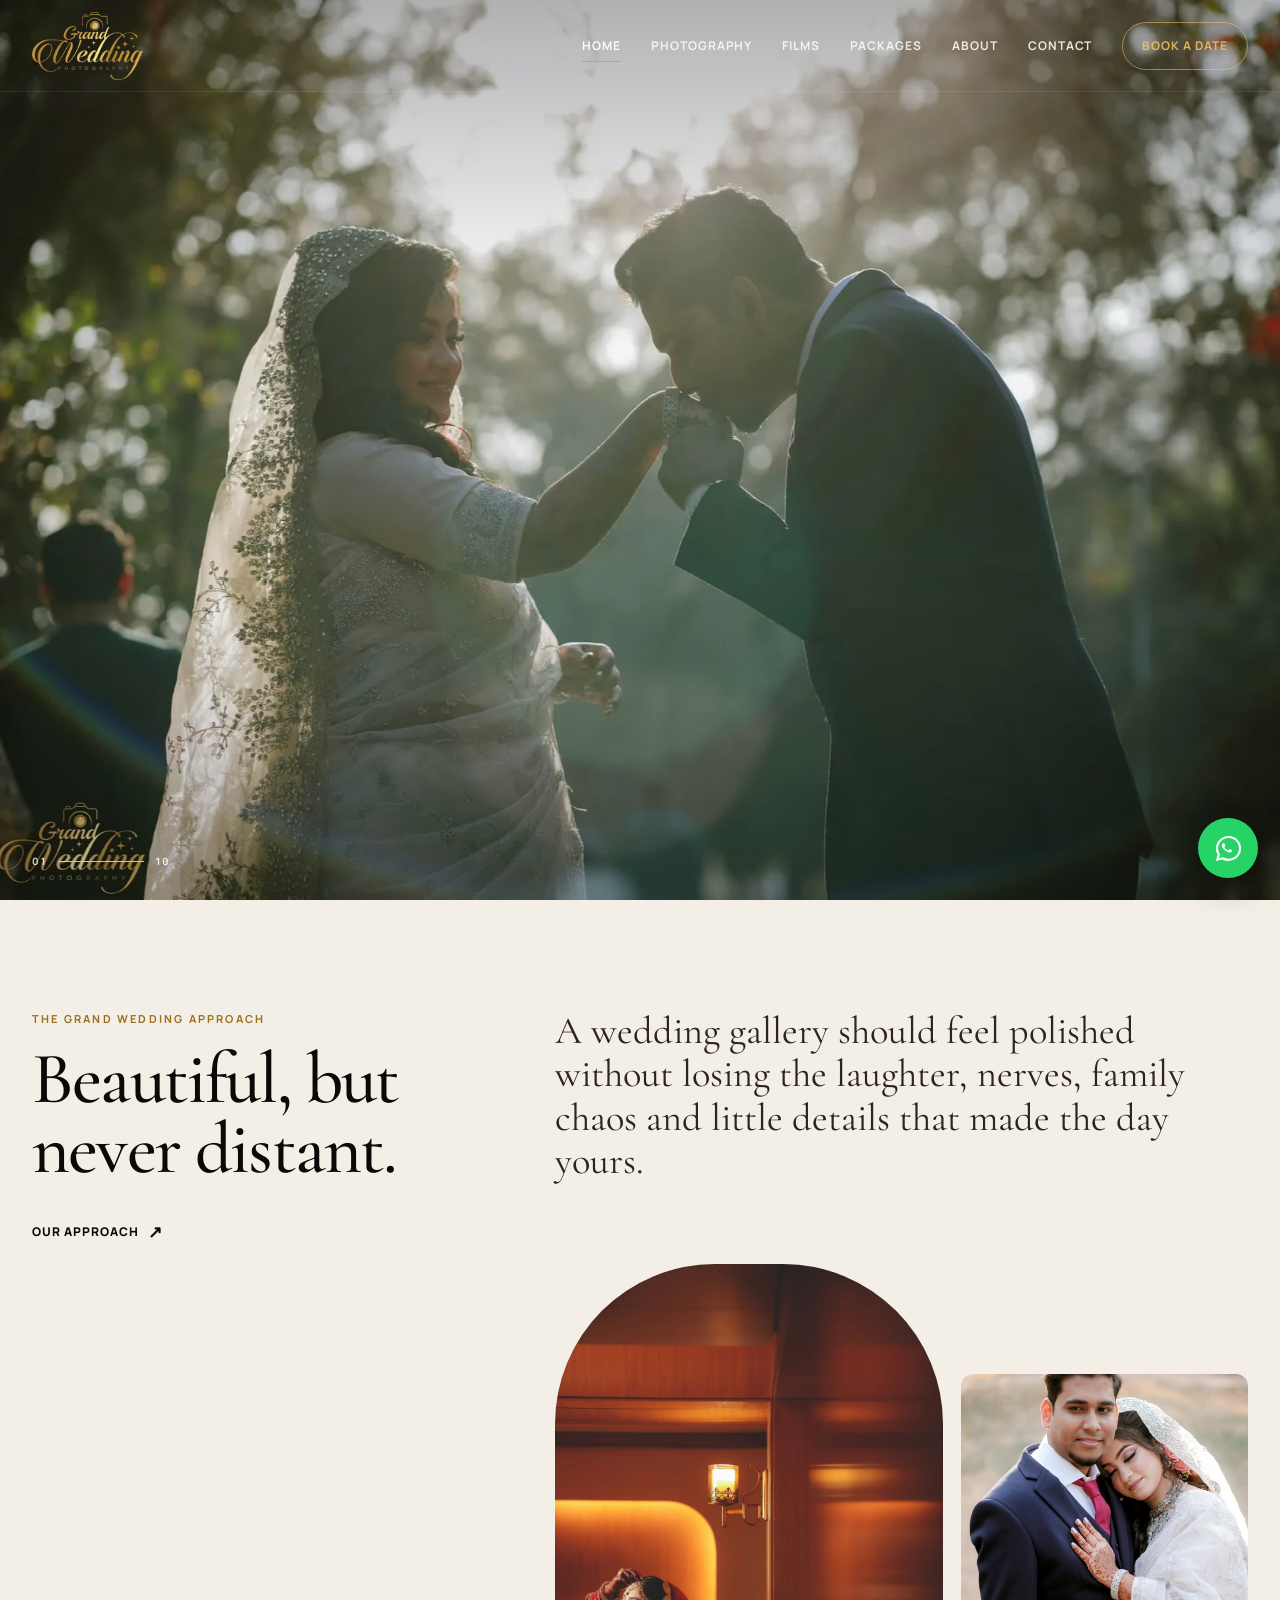
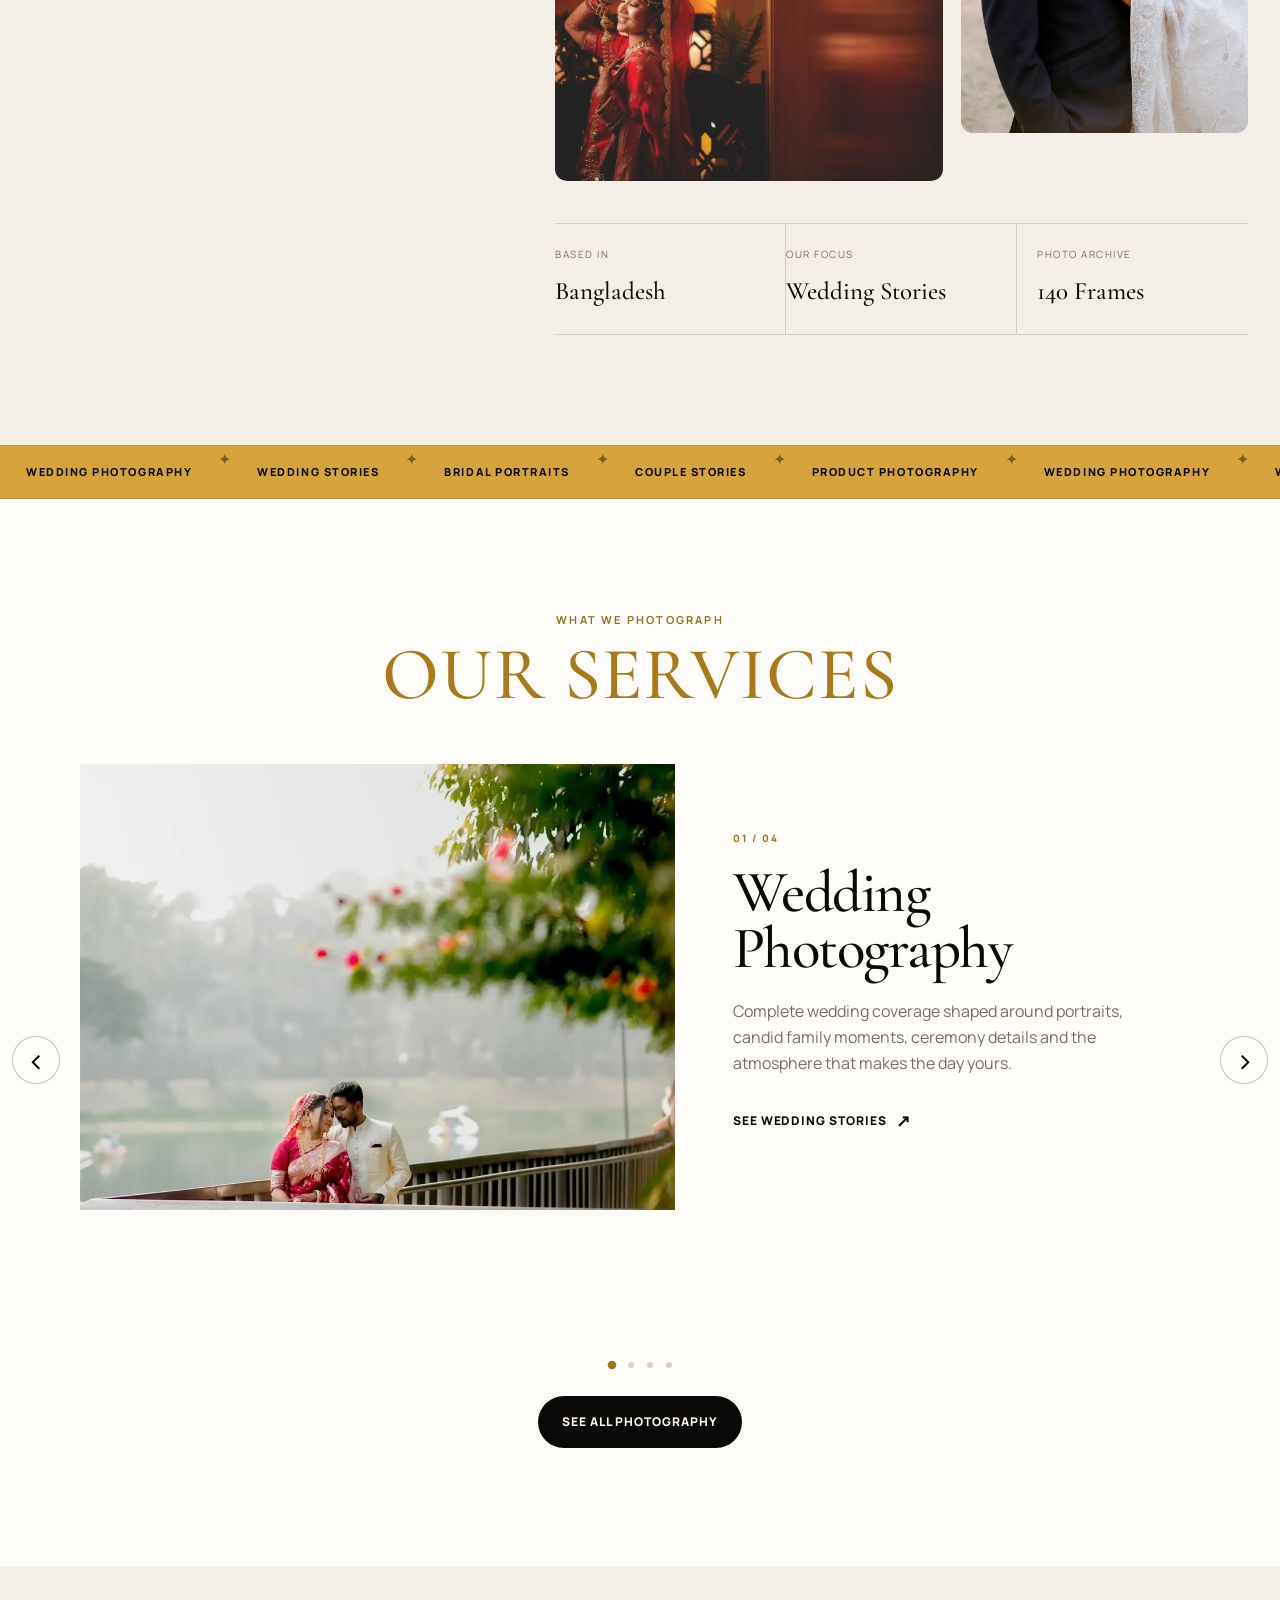
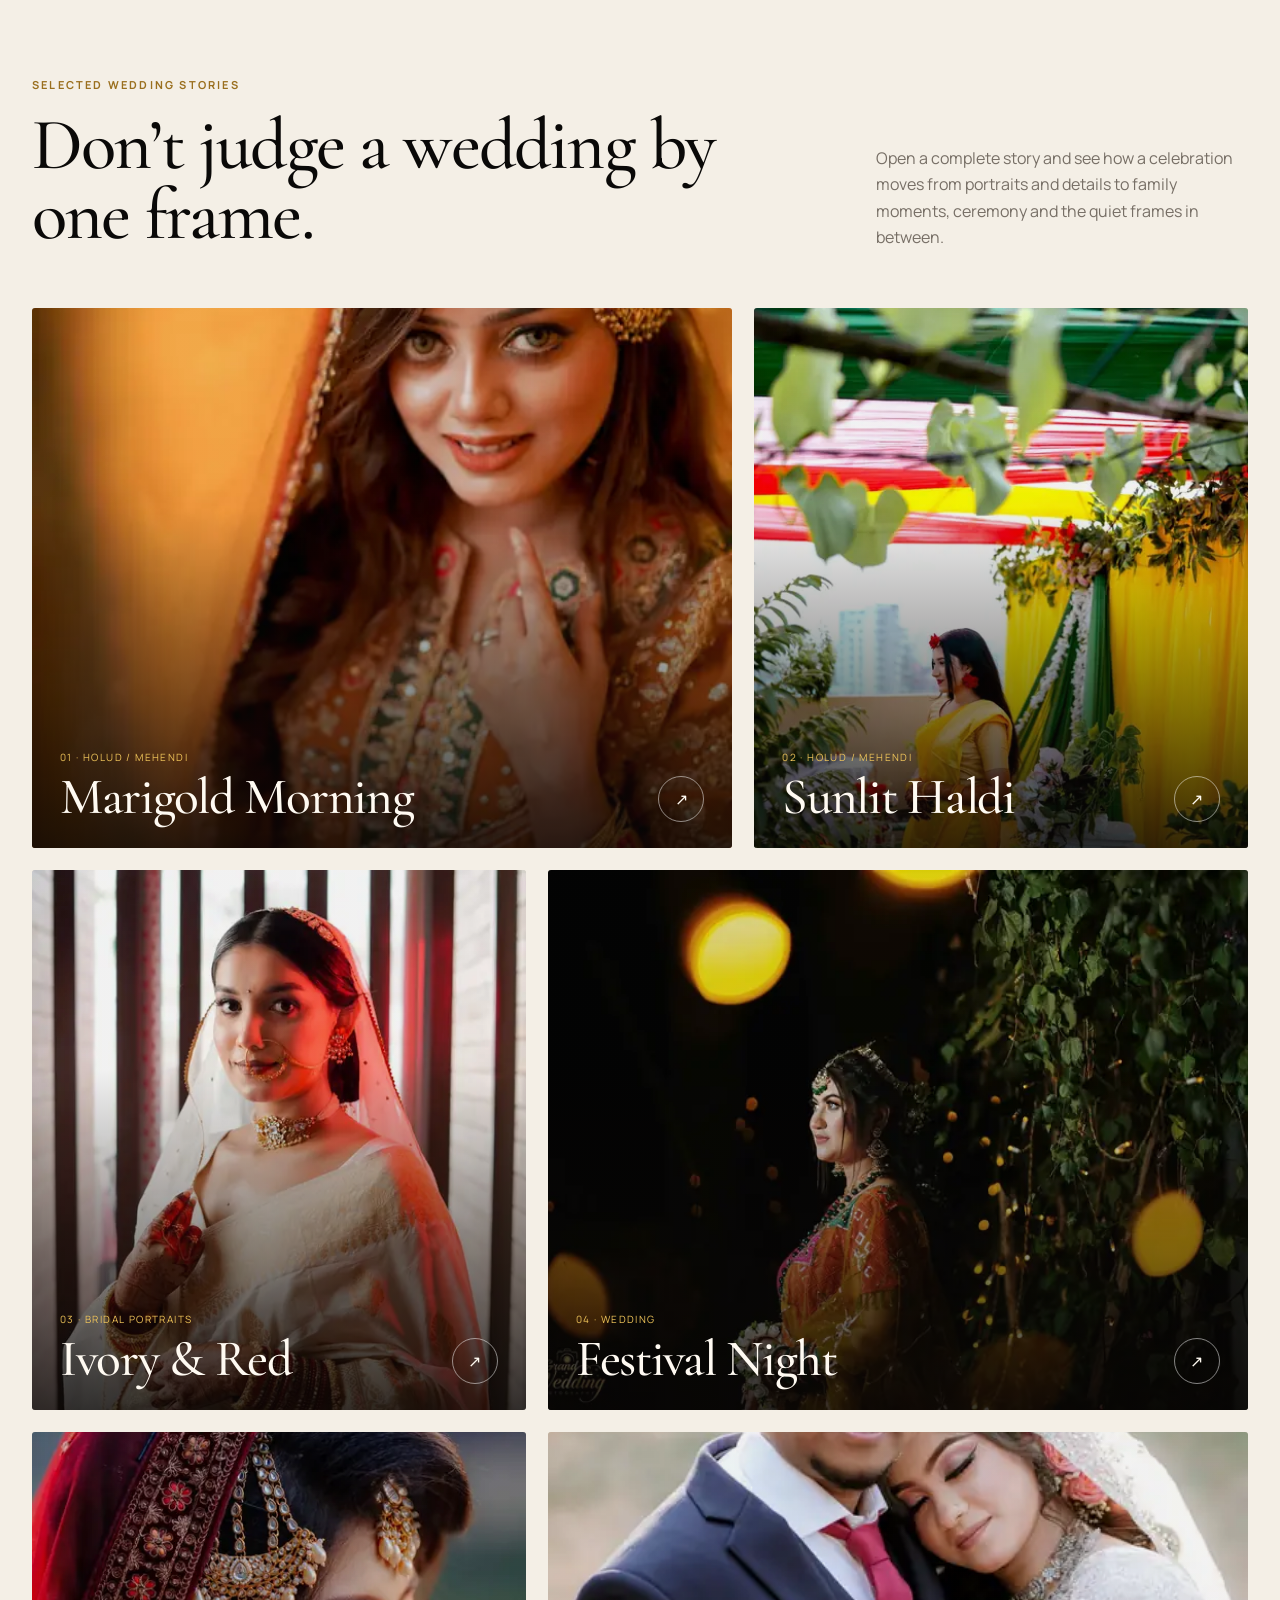
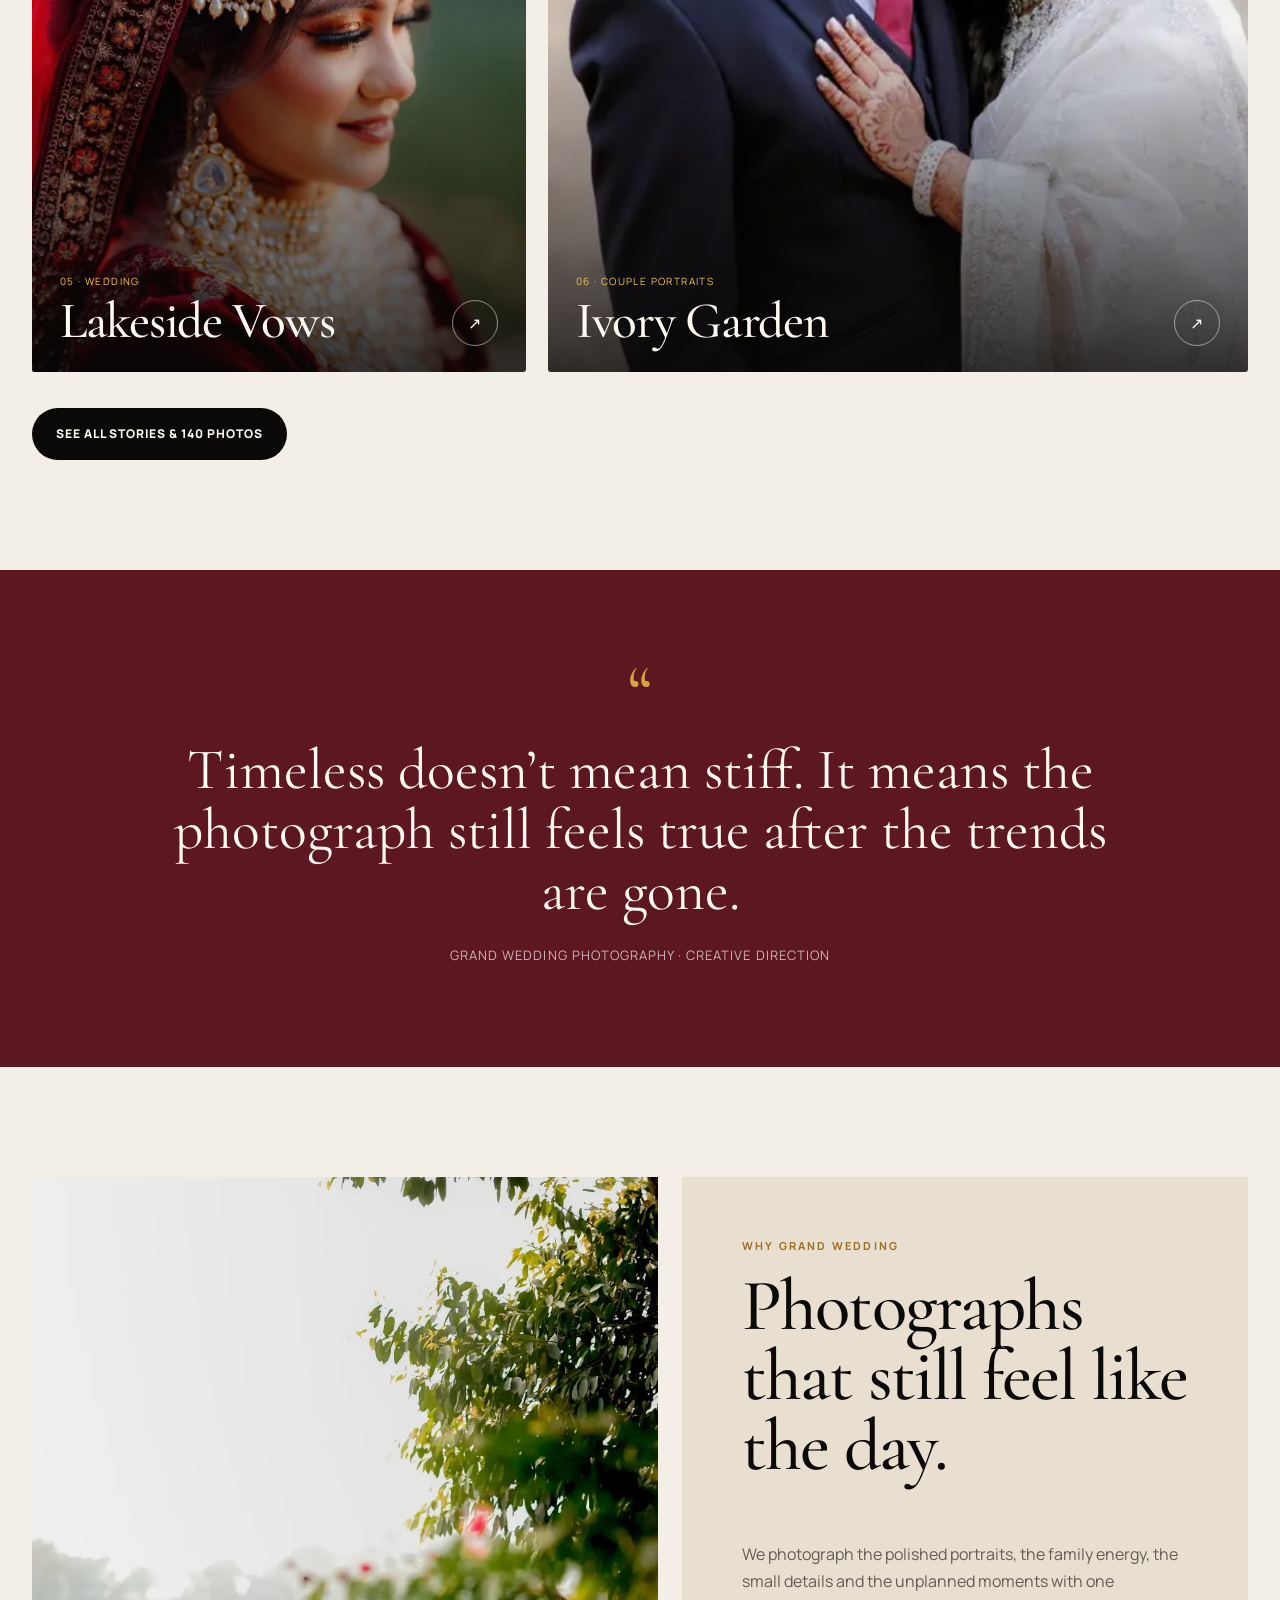
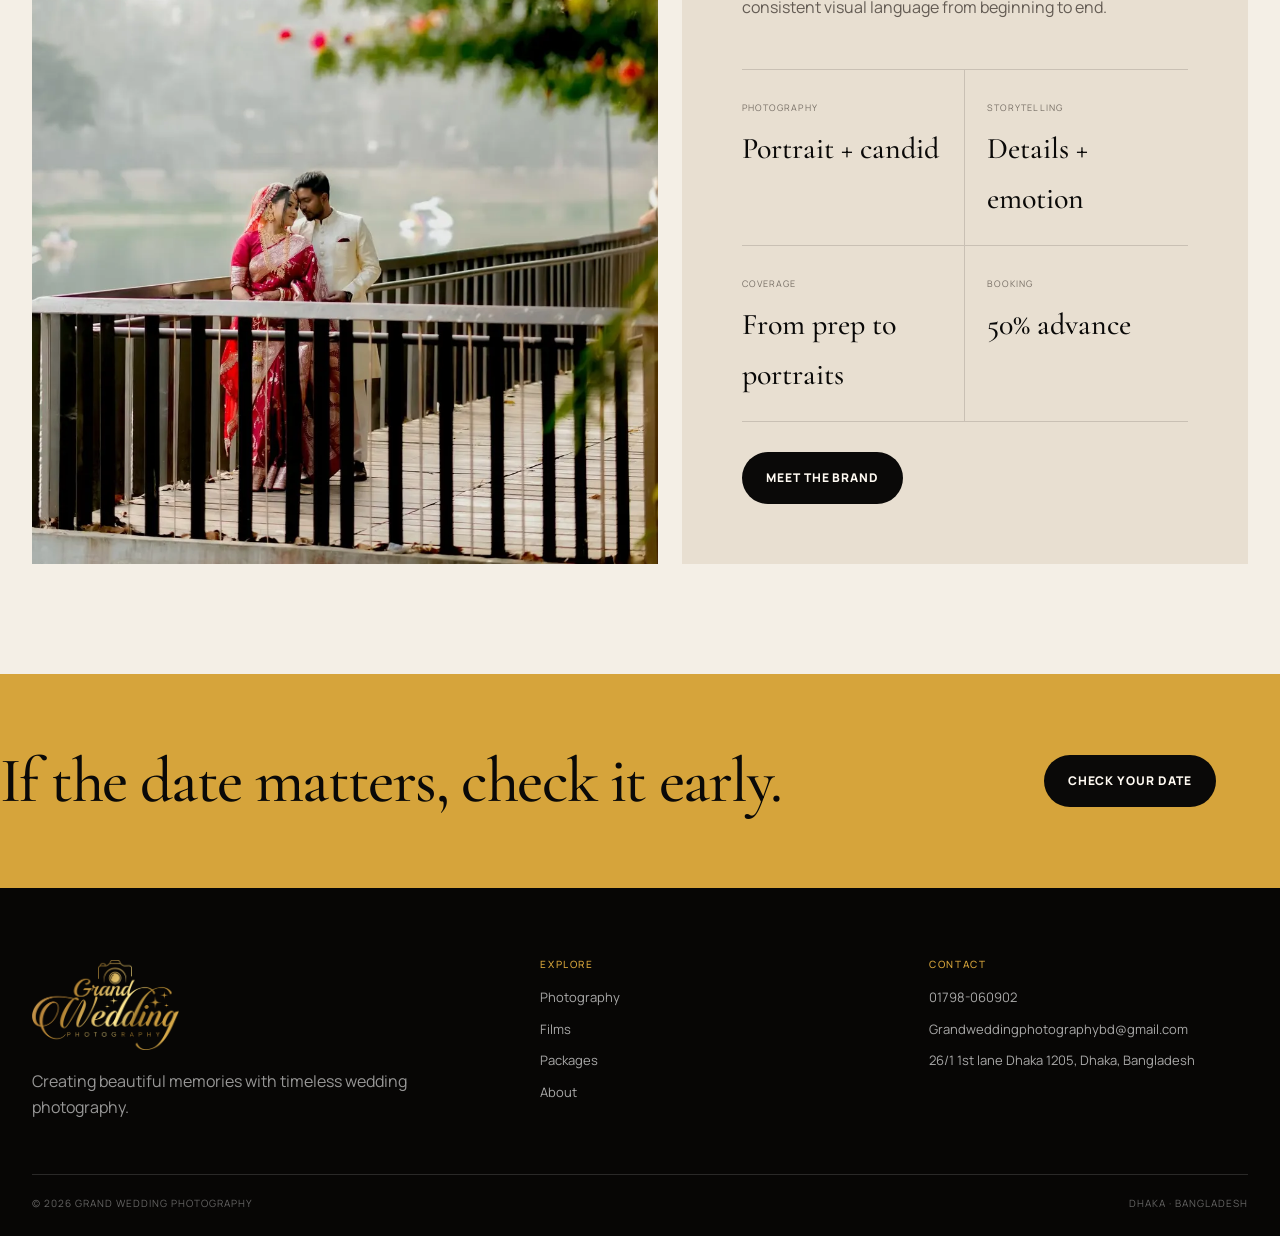
==== commit ab3cea19: "Update index.html" ====
--- a/index.html
+++ b/index.html
@@ -102,7 +102,7 @@
 <figure><img alt="Outdoor couple portrait by Grand Wedding Photography" loading="lazy" src="assets/gallery/full/photo-077.webp"/></figure>
 </div>
 <div class="micro-stats reveal">
-<div class="micro-stat"><span>Based in</span><b>Dhaka</b></div>
+<div class="micro-stat"><span>Based in</span><b>Bangladesh</b></div>
 <div class="micro-stat"><span>Our focus</span><b>Wedding Stories</b></div>
 <div class="micro-stat"><span>Photo archive</span><b>140 Frames</b></div>
 </div>
